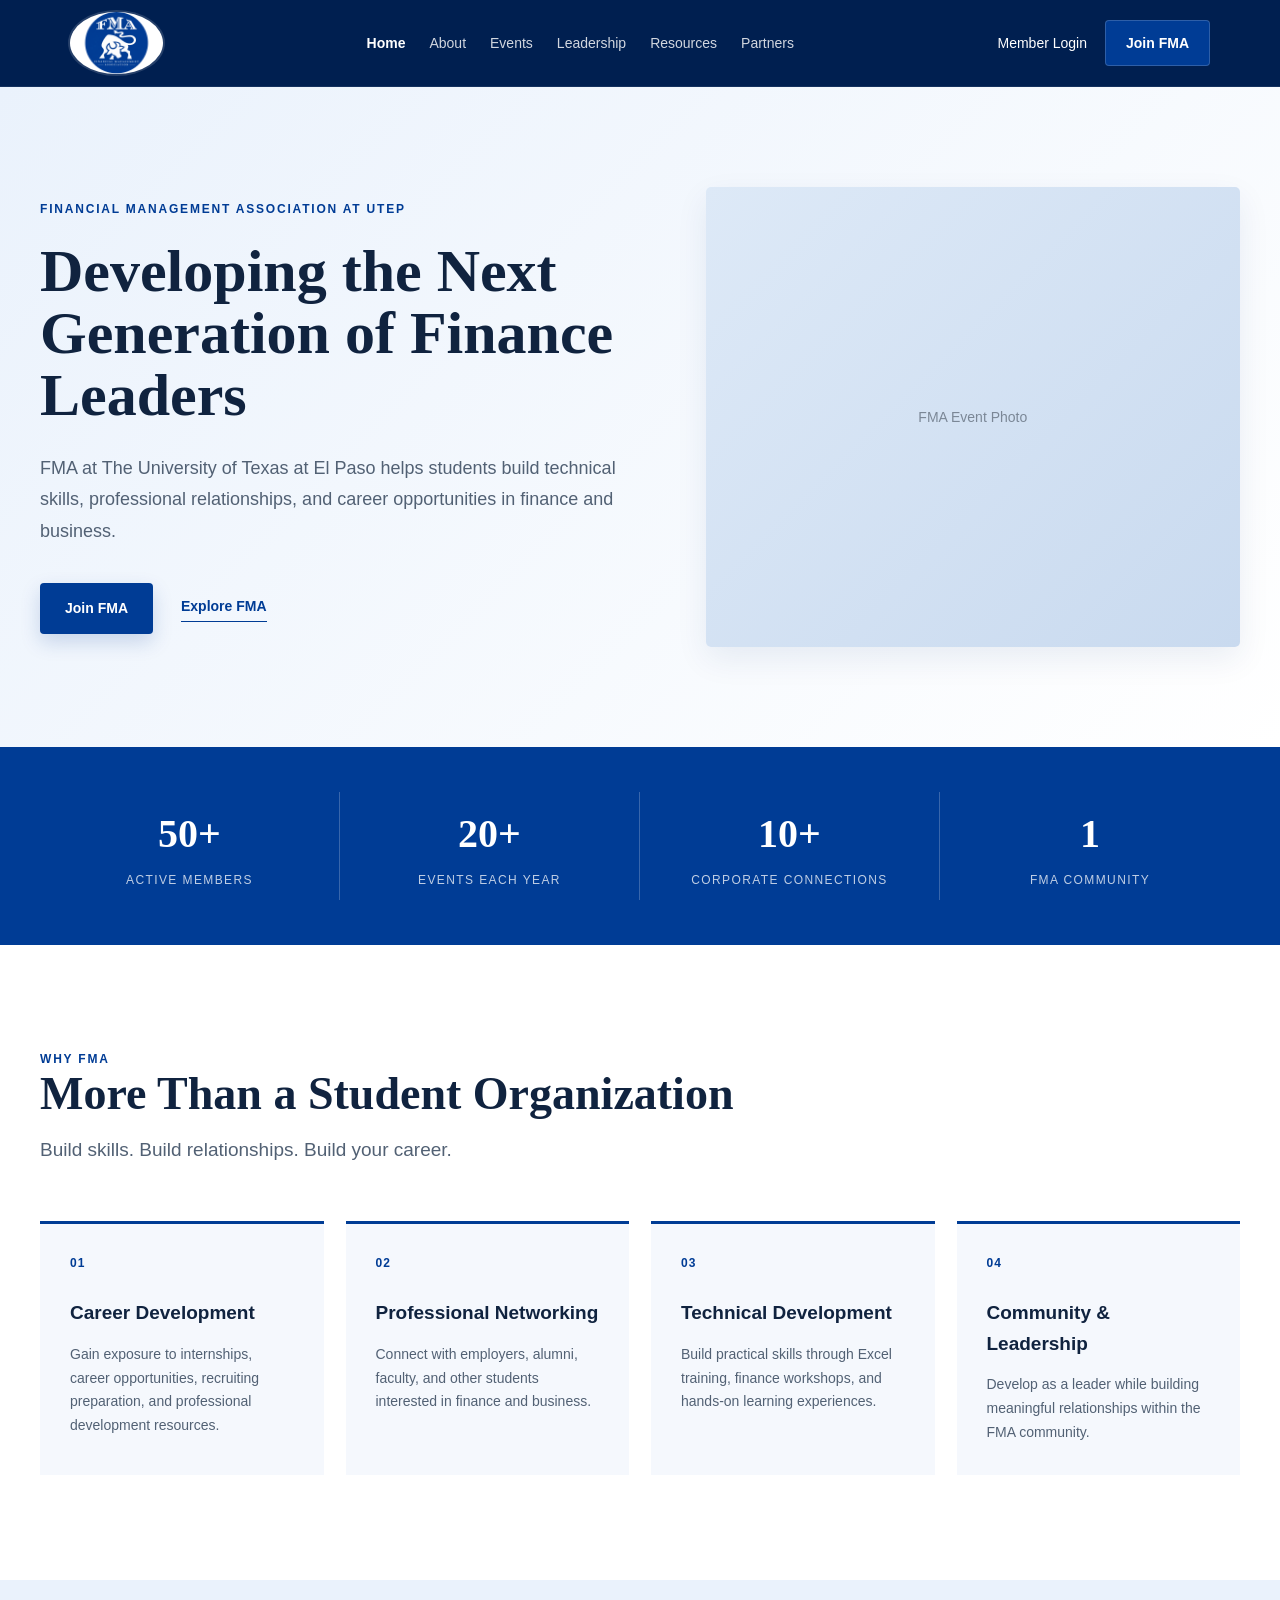
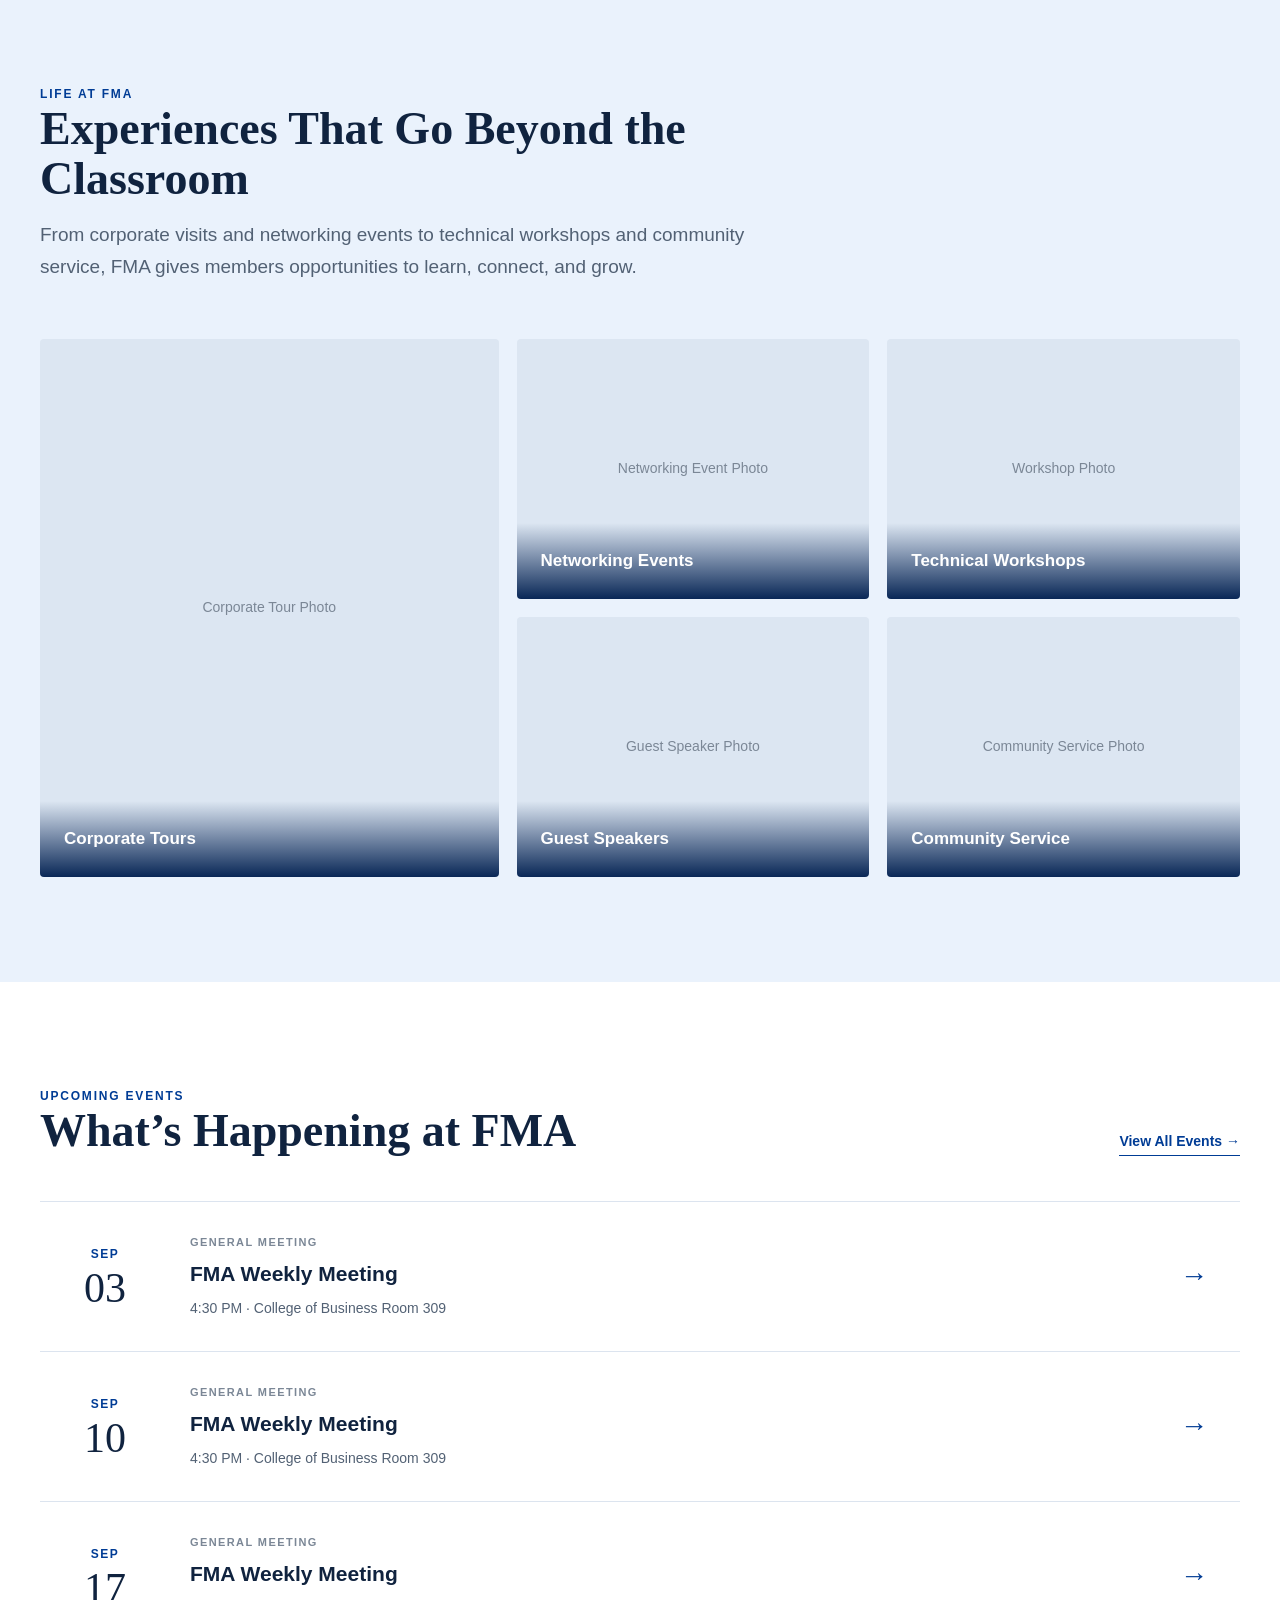
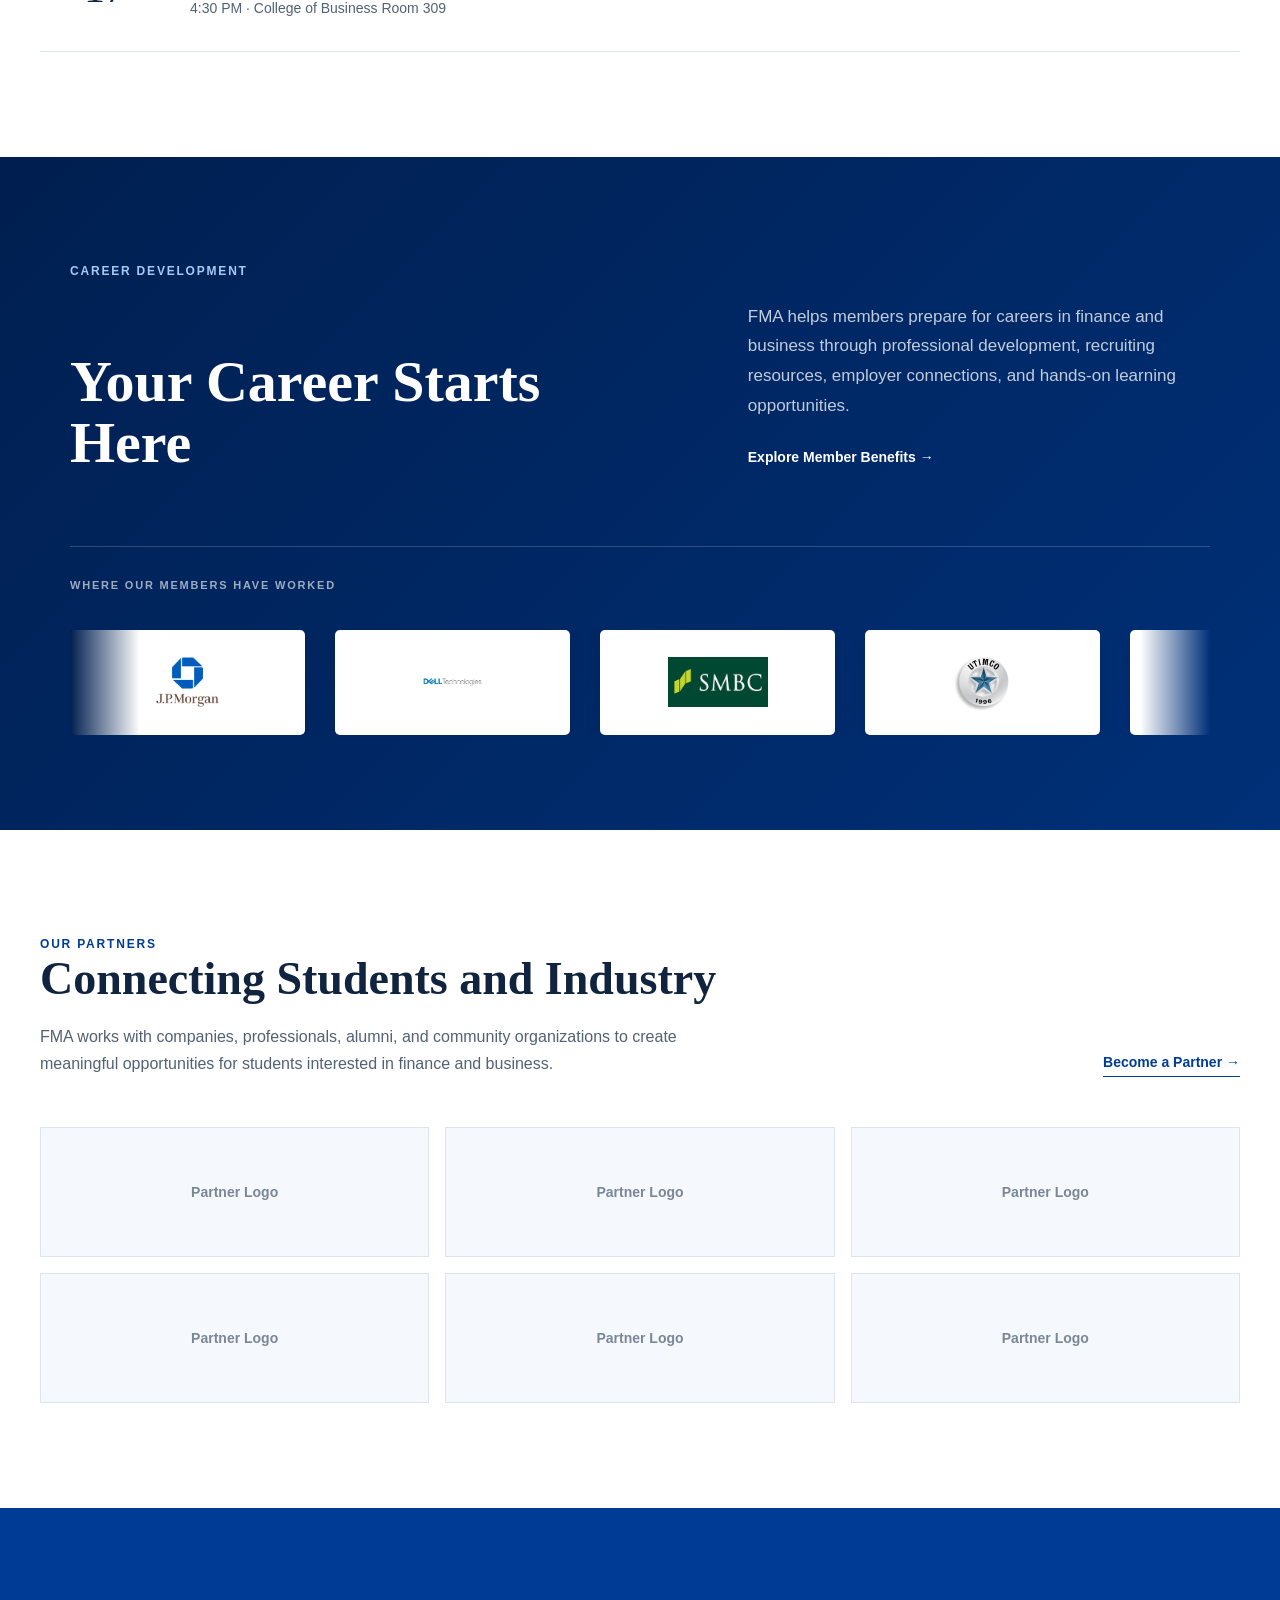
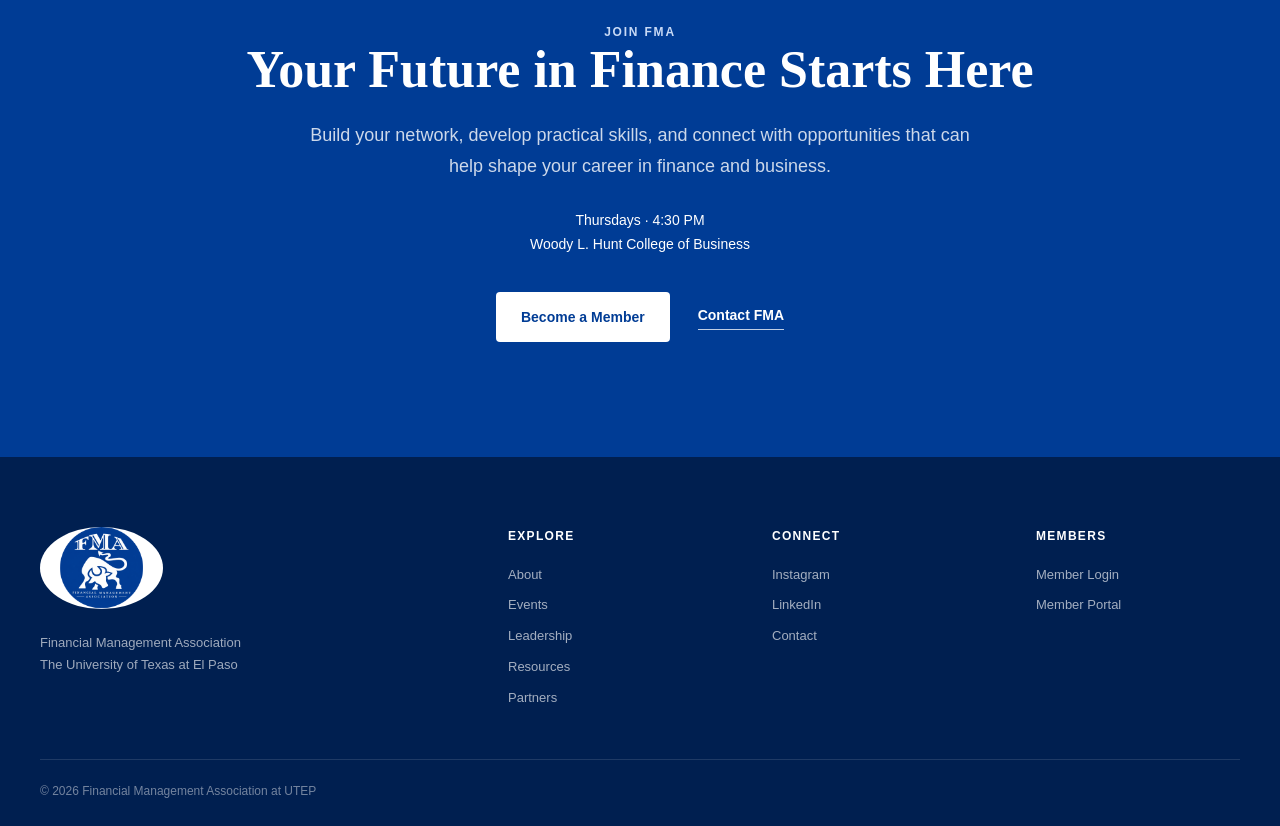
==== index.html @ ca30e63f "Initial FMA UTEP website" ====
<!DOCTYPE html>
<html lang="en">

<head>

    <meta charset="UTF-8">

    <meta
        name="viewport"
        content="width=device-width, initial-scale=1.0"
    >

    <meta
        name="description"
        content="Financial Management Association at The University of Texas at El Paso. Build your network, develop technical skills, and prepare for a career in finance and business."
    >

    <title>
        FMA UTEP | Financial Management Association
    </title>

    <link
        rel="stylesheet"
        href="css/styles.css"
    >

</head>


<body>


    <!-- =====================================================
         NAVIGATION
    ====================================================== -->

    <header class="navbar">

        <div class="nav-container">


            <!-- FMA LOGO -->

            <a
                href="index.html"
                class="logo"
                aria-label="FMA UTEP Home"
            >

                <img
                    src="assets/logos/fma-logo.png"
                    alt="Financial Management Association at UTEP"
                >

            </a>



            <!-- MAIN NAVIGATION -->

            <nav
                class="nav-links"
                aria-label="Main navigation"
            >

                <a
                    href="index.html"
                    class="active"
                    aria-current="page"
                >
                    Home
                </a>

                <a href="#about">
                    About
                </a>

                <a href="events.html">
                    Events
                </a>

                <a href="leadership.html">
                    Leadership
                </a>

                <a href="resources.html">
                    Resources
                </a>

                <a href="#partners">
                    Partners
                </a>

            </nav>



            <!-- RIGHT SIDE -->

            <div class="nav-actions">

                <!-- Connect to Microsoft portal later -->

                <a
                    href="#"
                    class="member-login"
                >
                    Member Login
                </a>


                <a
                    href="join.html"
                    class="join-button"
                >
                    Join FMA
                </a>

            </div>

        </div>

    </header>




    <main>


        <!-- =====================================================
             HERO
        ====================================================== -->

        <section class="hero">

            <div class="hero-container">


                <!-- HERO TEXT -->

                <div class="hero-text">

                    <p class="hero-eyebrow">
                        FINANCIAL MANAGEMENT ASSOCIATION AT UTEP
                    </p>


                    <h1>
                        Developing the Next Generation of Finance Leaders
                    </h1>


                    <p class="hero-description">

                        FMA at The University of Texas at El Paso helps students
                        build technical skills, professional relationships, and
                        career opportunities in finance and business.

                    </p>


                    <div class="hero-buttons">

                        <a
                            href="join.html"
                            class="hero-primary"
                        >
                            Join FMA
                        </a>


                        <a
                            href="#about"
                            class="hero-secondary"
                        >
                            Explore FMA
                        </a>

                    </div>

                </div>



                <!-- HERO IMAGE -->

                <div class="hero-image">

                    <!--
                    Replace this placeholder later with:

                    <img
                        src="assets/images/fma-hero.jpg"
                        alt="FMA students attending a professional event"
                    >
                    -->

                    <div class="hero-image-placeholder">
                        FMA Event Photo
                    </div>

                </div>

            </div>

        </section>




        <!-- =====================================================
             STATS
        ====================================================== -->

        <section class="stats-section">

            <div class="stats-container">


                <div class="stat-item">

                    <h2>
                        50+
                    </h2>

                    <p>
                        Active Members
                    </p>

                </div>



                <div class="stat-item">

                    <h2>
                        20+
                    </h2>

                    <p>
                        Events Each Year
                    </p>

                </div>



                <div class="stat-item">

                    <h2>
                        10+
                    </h2>

                    <p>
                        Corporate Connections
                    </p>

                </div>



                <div class="stat-item">

                    <h2>
                        1
                    </h2>

                    <p>
                        FMA Community
                    </p>

                </div>

            </div>

        </section>




        <!-- =====================================================
             WHY FMA
        ====================================================== -->

        <section
            class="why-fma"
            id="about"
        >

            <div class="why-fma-container">


                <div class="section-heading">

                    <p class="section-eyebrow">
                        WHY FMA
                    </p>


                    <h2>
                        More Than a Student Organization
                    </h2>


                    <p class="section-description">
                        Build skills. Build relationships. Build your career.
                    </p>

                </div>



                <div class="feature-grid">


                    <!-- 01 -->

                    <article class="feature-card">

                        <span class="feature-number">
                            01
                        </span>


                        <h3>
                            Career Development
                        </h3>


                        <p>

                            Gain exposure to internships, career opportunities,
                            recruiting preparation, and professional development
                            resources.

                        </p>

                    </article>



                    <!-- 02 -->

                    <article class="feature-card">

                        <span class="feature-number">
                            02
                        </span>


                        <h3>
                            Professional Networking
                        </h3>


                        <p>

                            Connect with employers, alumni, faculty, and other
                            students interested in finance and business.

                        </p>

                    </article>



                    <!-- 03 -->

                    <article class="feature-card">

                        <span class="feature-number">
                            03
                        </span>


                        <h3>
                            Technical Development
                        </h3>


                        <p>

                            Build practical skills through Excel training,
                            finance workshops, and hands-on learning experiences.

                        </p>

                    </article>



                    <!-- 04 -->

                    <article class="feature-card">

                        <span class="feature-number">
                            04
                        </span>


                        <h3>
                            Community & Leadership
                        </h3>


                        <p>

                            Develop as a leader while building meaningful
                            relationships within the FMA community.

                        </p>

                    </article>


                </div>

            </div>

        </section>




        <!-- =====================================================
             LIFE AT FMA
        ====================================================== -->

        <section class="life-fma">

            <div class="life-fma-container">


                <div class="section-heading">

                    <p class="section-eyebrow">
                        LIFE AT FMA
                    </p>


                    <h2>
                        Experiences That Go Beyond the Classroom
                    </h2>


                    <p class="section-description">

                        From corporate visits and networking events to
                        technical workshops and community service, FMA gives
                        members opportunities to learn, connect, and grow.

                    </p>

                </div>



                <div class="life-grid">


                    <!-- CORPORATE TOURS -->

                    <div class="life-card life-card-large">

                        <div class="life-image-placeholder">
                            Corporate Tour Photo
                        </div>


                        <div class="life-card-text">

                            <p>
                                Corporate Tours
                            </p>

                        </div>

                    </div>



                    <!-- NETWORKING -->

                    <div class="life-card">

                        <div class="life-image-placeholder">
                            Networking Event Photo
                        </div>


                        <div class="life-card-text">

                            <p>
                                Networking Events
                            </p>

                        </div>

                    </div>



                    <!-- TECHNICAL -->

                    <div class="life-card">

                        <div class="life-image-placeholder">
                            Workshop Photo
                        </div>


                        <div class="life-card-text">

                            <p>
                                Technical Workshops
                            </p>

                        </div>

                    </div>



                    <!-- SPEAKERS -->

                    <div class="life-card">

                        <div class="life-image-placeholder">
                            Guest Speaker Photo
                        </div>


                        <div class="life-card-text">

                            <p>
                                Guest Speakers
                            </p>

                        </div>

                    </div>



                    <!-- SERVICE -->

                    <div class="life-card">

                        <div class="life-image-placeholder">
                            Community Service Photo
                        </div>


                        <div class="life-card-text">

                            <p>
                                Community Service
                            </p>

                        </div>

                    </div>


                </div>

            </div>

        </section>




        <!-- =====================================================
             UPCOMING EVENTS
        ====================================================== -->

        <section
            class="events-preview"
            id="events"
        >

            <div class="events-preview-container">


                <div class="events-header">


                    <div>

                        <p class="section-eyebrow">
                            UPCOMING EVENTS
                        </p>


                        <h2>
                            What’s Happening at FMA
                        </h2>

                    </div>



                    <a
                        href="events.html"
                        class="view-events-link"
                    >
                        View All Events →
                    </a>

                </div>



                <div class="events-grid">


                    <!-- EVENT 1 -->

                    <article class="event-card">


                        <div class="event-date">

                            <span class="event-month">
                                SEP
                            </span>

                            <span class="event-day">
                                03
                            </span>

                        </div>



                        <div class="event-info">

                            <p class="event-type">
                                GENERAL MEETING
                            </p>


                            <h3>
                                FMA Weekly Meeting
                            </h3>


                            <p class="event-details">
                                4:30 PM · College of Business Room 309
                            </p>

                        </div>



                        <a
                            href="events.html"
                            class="event-arrow"
                            aria-label="View FMA events"
                        >
                            →
                        </a>

                    </article>



                    <!-- EVENT 2 -->

                    <article class="event-card">


                        <div class="event-date">

                            <span class="event-month">
                                SEP
                            </span>

                            <span class="event-day">
                                10
                            </span>

                        </div>



                        <div class="event-info">

                            <p class="event-type">
                                GENERAL MEETING
                            </p>


                            <h3>
                                FMA Weekly Meeting
                            </h3>


                            <p class="event-details">
                                4:30 PM · College of Business Room 309
                            </p>

                        </div>



                        <a
                            href="events.html"
                            class="event-arrow"
                            aria-label="View FMA events"
                        >
                            →
                        </a>

                    </article>



                    <!-- EVENT 3 -->

                    <article class="event-card">


                        <div class="event-date">

                            <span class="event-month">
                                SEP
                            </span>

                            <span class="event-day">
                                17
                            </span>

                        </div>



                        <div class="event-info">

                            <p class="event-type">
                                GENERAL MEETING
                            </p>


                            <h3>
                                FMA Weekly Meeting
                            </h3>


                            <p class="event-details">
                                4:30 PM · College of Business Room 309
                            </p>

                        </div>



                        <a
                            href="events.html"
                            class="event-arrow"
                            aria-label="View FMA events"
                        >
                            →
                        </a>

                    </article>


                </div>

            </div>

        </section>




        <!-- =====================================================
             CAREER DEVELOPMENT
        ====================================================== -->

        <section class="career-section">

            <div class="career-container">


                <div class="career-heading">


                    <p class="section-eyebrow">
                        CAREER DEVELOPMENT
                    </p>



                    <div class="career-heading-row">


                        <h2>
                            Your Career Starts Here
                        </h2>



                        <div class="career-copy">

                            <p>

                                FMA helps members prepare for careers in finance
                                and business through professional development,
                                recruiting resources, employer connections, and
                                hands-on learning opportunities.

                            </p>


                            <a
                                href="join.html"
                                class="career-link"
                            >
                                Explore Member Benefits →
                            </a>

                        </div>


                    </div>

                </div>



                <!-- WHERE OUR MEMBERS HAVE WORKED -->

                <div class="career-companies">


                    <p class="career-label">
                        WHERE OUR MEMBERS HAVE WORKED
                    </p>



                    <div class="logo-marquee">


                        <div class="logo-track">


                            <!-- FIRST SET -->


                            <div class="company-logo">

                                <img
                                    src="assets/logos/JP-Morgan-Chase-Emblem.png"
                                    alt="JPMorgan Chase"
                                >

                            </div>



                            <div class="company-logo">

                                <img
                                    src="assets/logos/Dell_Technologies-Logo.png"
                                    alt="Dell Technologies"
                                >

                            </div>



                            <div class="company-logo">

                                <img
                                    src="assets/logos/SMBC-logo.png"
                                    alt="SMBC"
                                >

                            </div>



                            <div class="company-logo">

                                <img
                                    src="assets/logos/utimco_logo.png"
                                    alt="UTIMCO"
                                >

                            </div>



                            <div class="company-logo">

                                <img
                                    src="assets/logos/Wells_Fargo_Logo_(2020).svg"
                                    alt="Wells Fargo"
                                >

                            </div>



                            <div class="company-logo">

                                <img
                                    src="assets/logos/TexasInstruments-Logo.png"
                                    alt="Texas Instruments"
                                >

                            </div>




                            <!-- DUPLICATE SET FOR SEAMLESS LOOP -->


                            <div class="company-logo">

                                <img
                                    src="assets/logos/JP-Morgan-Chase-Emblem.png"
                                    alt=""
                                    aria-hidden="true"
                                >

                            </div>



                            <div class="company-logo">

                                <img
                                    src="assets/logos/Dell_Technologies-Logo.png"
                                    alt=""
                                    aria-hidden="true"
                                >

                            </div>



                            <div class="company-logo">

                                <img
                                    src="assets/logos/SMBC-logo.png"
                                    alt=""
                                    aria-hidden="true"
                                >

                            </div>



                            <div class="company-logo">

                                <img
                                    src="assets/logos/utimco_logo.png"
                                    alt=""
                                    aria-hidden="true"
                                >

                            </div>



                            <div class="company-logo">

                                <img
                                    src="assets/logos/Wells_Fargo_Logo_(2020).svg"
                                    alt=""
                                    aria-hidden="true"
                                >

                            </div>



                            <div class="company-logo">

                                <img
                                    src="assets/logos/TexasInstruments-Logo.png"
                                    alt=""
                                    aria-hidden="true"
                                >

                            </div>


                        </div>

                    </div>

                </div>

            </div>

        </section>




        <!-- =====================================================
             PARTNERS
        ====================================================== -->

        <section
            class="partners-section"
            id="partners"
        >

            <div class="partners-container">


                <div class="partners-header">


                    <div>

                        <p class="section-eyebrow">
                            OUR PARTNERS
                        </p>


                        <h2>
                            Connecting Students and Industry
                        </h2>


                        <p class="partners-description">

                            FMA works with companies, professionals, alumni,
                            and community organizations to create meaningful
                            opportunities for students interested in finance
                            and business.

                        </p>

                    </div>



                    <a
                        href="partners.html"
                        class="partners-link"
                    >
                        Become a Partner →
                    </a>


                </div>



                <div class="partners-grid">


                    <div class="partner-placeholder">
                        Partner Logo
                    </div>


                    <div class="partner-placeholder">
                        Partner Logo
                    </div>


                    <div class="partner-placeholder">
                        Partner Logo
                    </div>


                    <div class="partner-placeholder">
                        Partner Logo
                    </div>


                    <div class="partner-placeholder">
                        Partner Logo
                    </div>


                    <div class="partner-placeholder">
                        Partner Logo
                    </div>


                </div>

            </div>

        </section>




        <!-- =====================================================
             FINAL CTA
        ====================================================== -->

        <section class="final-cta">

            <div class="final-cta-container">


                <p class="section-eyebrow">
                    JOIN FMA
                </p>


                <h2>
                    Your Future in Finance Starts Here
                </h2>


                <p class="final-cta-description">

                    Build your network, develop practical skills, and
                    connect with opportunities that can help shape your
                    career in finance and business.

                </p>



                <div class="final-cta-details">

                    <p>
                        Thursdays · 4:30 PM
                    </p>

                    <p>
                        Woody L. Hunt College of Business
                    </p>

                </div>



                <div class="final-cta-buttons">


                    <a
                        href="join.html"
                        class="final-cta-primary"
                    >
                        Become a Member
                    </a>


                    <a
                        href="#footer"
                        class="final-cta-secondary"
                    >
                        Contact FMA
                    </a>


                </div>

            </div>

        </section>


    </main>




    <!-- =====================================================
         FOOTER
    ====================================================== -->

    <footer
        class="site-footer"
        id="footer"
    >

        <div class="footer-container">


            <!-- BRAND -->

            <div class="footer-brand">


                <a
                    href="index.html"
                    class="footer-logo"
                    aria-label="FMA UTEP Home"
                >

                    <img
                        src="assets/logos/fma-logo.png"
                        alt="Financial Management Association at UTEP"
                    >

                </a>


                <p>
                    Financial Management Association
                </p>


                <p>
                    The University of Texas at El Paso
                </p>


            </div>




            <!-- EXPLORE -->

            <div class="footer-column">


                <h3>
                    Explore
                </h3>


                <a href="#about">
                    About
                </a>


                <a href="events.html">
                    Events
                </a>


                <a href="leadership.html">
                    Leadership
                </a>


                <a href="resources.html">
                    Resources
                </a>


                <a href="#partners">
                    Partners
                </a>


            </div>




            <!-- CONNECT -->

            <div class="footer-column">


                <h3>
                    Connect
                </h3>


                <a href="#">
                    Instagram
                </a>


                <a href="#">
                    LinkedIn
                </a>


                <a href="#">
                    Contact
                </a>


            </div>




            <!-- MEMBERS -->

            <div class="footer-column">


                <h3>
                    Members
                </h3>


                <a href="#">
                    Member Login
                </a>


                <a href="#">
                    Member Portal
                </a>


            </div>


        </div>



        <div class="footer-bottom">

            <p>
                © 2026 Financial Management Association at UTEP
            </p>

        </div>

    </footer>


</body>

</html>
---- css/styles.css ----
/* =========================================================
   FMA UTEP WEBSITE
   MASTER STYLESHEET

   Primary FMA blue sampled from official chapter logo:
   #003C95
========================================================= */


/* =========================================================
   1. BRAND SYSTEM
========================================================= */

:root {

    /* FMA BLUES */
    --fma-blue: #003C95;
    --fma-blue-mid: #1458B0;
    --fma-blue-dark: #003078;
    --fma-blue-deep: #001F50;

    --fma-blue-light: #EAF2FC;
    --fma-blue-soft: #F5F8FD;

    /* NEUTRALS */
    --white: #FFFFFF;
    --off-white: #FAFBFD;

    --text-dark: #10233F;
    --text-body: #526174;
    --text-muted: #7B8796;

    --border: #DCE4EF;

    /* LAYOUT */
    --page-width: 1200px;

    /* SHADOWS */
    --shadow-soft:
        0 12px 32px rgba(0, 48, 120, 0.08);

    --shadow-card:
        0 16px 40px rgba(0, 48, 120, 0.12);

    /* ANIMATION */
    --transition: 0.25s ease;
}


/* =========================================================
   2. RESET / GLOBAL
========================================================= */

* {
    margin: 0;
    padding: 0;
    box-sizing: border-box;
}


html {
    scroll-behavior: smooth;
}


body {
    font-family:
        Arial,
        Helvetica,
        sans-serif;

    background-color: var(--white);

    color: var(--text-dark);

    line-height: 1.6;

    overflow-x: hidden;
}


main {
    display: block;
}


img {
    max-width: 100%;
}


a {
    transition:
        color var(--transition),
        background-color var(--transition),
        border-color var(--transition),
        opacity var(--transition),
        transform var(--transition);
}


a:focus-visible,
button:focus-visible {

    outline:
        3px solid
        rgba(20, 88, 176, 0.35);

    outline-offset: 4px;
}


/* =========================================================
   3. SHARED TYPOGRAPHY
========================================================= */

.section-eyebrow,
.hero-eyebrow,
.leadership-kicker,
.career-label,
.membership-type,
.leader-role,
.resource-category {

    color: var(--fma-blue);

    font-size: 12px;
    font-weight: 700;

    letter-spacing: 1.8px;

    text-transform: uppercase;
}


.section-heading {
    max-width: 760px;

    margin-bottom: 55px;
}


.section-heading h2 {

    font-family:
        Georgia,
        "Times New Roman",
        serif;

    font-size: 46px;

    line-height: 1.1;

    color: var(--text-dark);
}


.section-description {

    margin-top: 14px;

    color: var(--text-body);

    font-size: 19px;

    line-height: 1.7;
}


/* =========================================================
   4. NAVIGATION
========================================================= */

.navbar {

    width: 100%;

    background-color: var(--fma-blue-deep);

    border-bottom:
        1px solid
        rgba(255, 255, 255, 0.08);

    position: relative;

    z-index: 1000;
}


.nav-container {

    max-width: var(--page-width);

    min-height: 86px;

    margin: 0 auto;

    padding:
        0
        30px;

    display: flex;

    align-items: center;

    justify-content: space-between;

    gap: 28px;
}


/* LOGO */

.logo {

    flex-shrink: 0;

    display: flex;

    align-items: center;

    text-decoration: none;
}


.logo img {

    width: auto;

    height: 62px;

    display: block;

    border-radius: 50%;

    background-color: var(--white);

    box-shadow:
        0 0 0 2px
        rgba(255, 255, 255, 0.15);
}


/* NAV LINKS */

.nav-links {

    display: flex;

    align-items: center;

    gap: 24px;
}


.nav-links a {

    color:
        rgba(255, 255, 255, 0.82);

    text-decoration: none;

    font-size: 14px;

    font-weight: 500;

    white-space: nowrap;
}


.nav-links a:hover {

    color: var(--white);
}


/* OPTIONAL ACTIVE PAGE SUPPORT */

.nav-links a.active,
.nav-links a[aria-current="page"] {

    color: var(--white);

    font-weight: 700;
}


/* NAV ACTIONS */

.nav-actions {

    display: flex;

    align-items: center;

    gap: 18px;

    flex-shrink: 0;
}


.member-login {

    color: var(--white);

    text-decoration: none;

    font-size: 14px;

    font-weight: 500;
}


.member-login:hover {

    opacity: 0.75;
}


.join-button {

    display: inline-block;

    padding:
        11px
        20px;

    background-color: var(--fma-blue);

    color: var(--white);

    text-decoration: none;

    font-size: 14px;

    font-weight: 700;

    border:
        1px solid
        rgba(255, 255, 255, 0.18);

    border-radius: 4px;
}


.join-button:hover {

    background-color: var(--fma-blue-mid);

    transform: translateY(-1px);
}


/* =========================================================
   5. HOMEPAGE HERO
========================================================= */

.hero {

    padding:
        100px
        30px;

    background:
        linear-gradient(
            135deg,
            var(--fma-blue-light) 0%,
            var(--white) 100%
        );
}


.hero-container {

    max-width: var(--page-width);

    margin: 0 auto;

    display: grid;

    grid-template-columns:
        1.05fr
        0.95fr;

    align-items: center;

    gap: 75px;
}


.hero-eyebrow {

    margin-bottom: 20px;
}


.hero h1 {

    max-width: 690px;

    color: var(--text-dark);

    font-family:
        Georgia,
        "Times New Roman",
        serif;

    font-size: 60px;

    line-height: 1.04;
}


.hero-description {

    max-width: 600px;

    margin-top: 26px;

    color: var(--text-body);

    font-size: 18px;

    line-height: 1.75;
}


.hero-buttons {

    margin-top: 36px;

    display: flex;

    align-items: center;

    gap: 28px;
}


.hero-primary {

    display: inline-block;

    padding:
        14px
        25px;

    background-color: var(--fma-blue);

    color: var(--white);

    text-decoration: none;

    font-size: 14px;

    font-weight: 700;

    border-radius: 4px;

    box-shadow:
        0 8px 20px
        rgba(0, 60, 149, 0.18);
}


.hero-primary:hover {

    background-color: var(--fma-blue-dark);

    transform: translateY(-2px);
}


.hero-secondary {

    color: var(--fma-blue);

    text-decoration: none;

    font-size: 14px;

    font-weight: 700;

    border-bottom:
        1px solid
        var(--fma-blue);

    padding-bottom: 3px;
}


.hero-secondary:hover {

    color: var(--fma-blue-dark);

    border-color: var(--fma-blue-dark);
}


/* HERO IMAGE */

.hero-image {

    width: 100%;
}


.hero-image-placeholder {

    height: 460px;

    display: flex;

    align-items: center;

    justify-content: center;

    color: var(--text-muted);

    font-size: 14px;

    background:
        linear-gradient(
            135deg,
            #DDE9F7,
            #C9DAEF
        );

    border-radius: 5px;

    box-shadow: var(--shadow-soft);
}


.hero-image img {

    width: 100%;

    height: 460px;

    object-fit: cover;

    display: block;

    border-radius: 5px;

    box-shadow: var(--shadow-soft);
}


/* =========================================================
   6. STATS
========================================================= */

.stats-section {

    background-color: var(--fma-blue);

    color: var(--white);

    padding:
        45px
        30px;
}


.stats-container {

    max-width: var(--page-width);

    margin: 0 auto;

    display: grid;

    grid-template-columns:
        repeat(4, 1fr);
}


.stat-item {

    padding:
        10px
        25px;

    text-align: center;

    border-right:
        1px solid
        rgba(255, 255, 255, 0.22);
}


.stat-item:last-child {

    border-right: none;
}


.stat-item h2 {

    margin-bottom: 5px;

    color: var(--white);

    font-family:
        Georgia,
        "Times New Roman",
        serif;

    font-size: 40px;
}


.stat-item p {

    color:
        rgba(255, 255, 255, 0.75);

    font-size: 12px;

    letter-spacing: 1.4px;

    text-transform: uppercase;
}


/* =========================================================
   7. WHY FMA
========================================================= */

.why-fma {

    background-color: var(--white);

    padding:
        105px
        30px;
}


.why-fma-container {

    max-width: var(--page-width);

    margin: 0 auto;
}


.feature-grid {

    display: grid;

    grid-template-columns:
        repeat(4, 1fr);

    gap: 22px;
}


.feature-card {

    min-height: 250px;

    padding: 30px;

    background-color: var(--fma-blue-soft);

    border-top:
        3px solid
        var(--fma-blue);

    transition:
        background-color var(--transition),
        transform var(--transition),
        box-shadow var(--transition);
}


.feature-card:hover {

    background-color: var(--white);

    transform:
        translateY(-5px);

    box-shadow:
        var(--shadow-card);
}


.feature-number {

    display: block;

    margin-bottom: 25px;

    color: var(--fma-blue);

    font-size: 12px;

    font-weight: 700;

    letter-spacing: 1px;
}


.feature-card h3 {

    margin-bottom: 14px;

    color: var(--text-dark);

    font-size: 19px;
}


.feature-card p {

    color: var(--text-body);

    font-size: 14px;

    line-height: 1.7;
}


/* =========================================================
   8. LIFE AT FMA
========================================================= */

.life-fma {

    background-color: var(--fma-blue-light);

    padding:
        105px
        30px;
}


.life-fma-container {

    max-width: var(--page-width);

    margin: 0 auto;
}


.life-grid {

    display: grid;

    grid-template-columns:
        1.3fr
        1fr
        1fr;

    grid-template-rows:
        260px
        260px;

    gap: 18px;
}


.life-card {

    position: relative;

    overflow: hidden;

    background-color: #DCE6F2;

    border-radius: 4px;
}


.life-card-large {

    grid-row:
        span 2;
}


.life-image-placeholder {

    width: 100%;

    height: 100%;

    display: flex;

    align-items: center;

    justify-content: center;

    color: var(--text-muted);

    font-size: 14px;
}


.life-card img {

    width: 100%;

    height: 100%;

    object-fit: cover;

    display: block;

    transition:
        transform
        0.5s ease;
}


.life-card:hover img {

    transform:
        scale(1.04);
}


.life-card-text {

    position: absolute;

    left: 0;

    right: 0;

    bottom: 0;

    padding: 24px;

    background:
        linear-gradient(
            to top,
            rgba(0, 31, 80, 0.96),
            rgba(0, 31, 80, 0)
        );

    color: var(--white);
}


.life-card-text p {

    color: var(--white);

    font-size: 17px;

    font-weight: 700;
}


/* =========================================================
   9. UPCOMING EVENTS — HOMEPAGE
========================================================= */

.events-preview {

    background-color: var(--white);

    padding:
        105px
        30px;
}


.events-preview-container {

    max-width: var(--page-width);

    margin: 0 auto;
}


.events-header {

    margin-bottom: 45px;

    display: flex;

    align-items: end;

    justify-content: space-between;

    gap: 30px;
}


.events-header h2 {

    color: var(--text-dark);

    font-family:
        Georgia,
        "Times New Roman",
        serif;

    font-size: 46px;

    line-height: 1.1;
}


.view-events-link {

    color: var(--fma-blue);

    text-decoration: none;

    font-size: 14px;

    font-weight: 700;

    border-bottom:
        1px solid
        var(--fma-blue);

    padding-bottom: 3px;
}


.view-events-link:hover {

    color: var(--fma-blue-dark);

    border-color: var(--fma-blue-dark);
}


.events-grid {

    border-top:
        1px solid
        var(--border);
}


.event-card {

    min-height: 150px;

    padding:
        28px
        10px;

    display: grid;

    grid-template-columns:
        110px
        1fr
        50px;

    align-items: center;

    gap: 30px;

    border-bottom:
        1px solid
        var(--border);

    transition:
        background-color
        var(--transition);
}


.event-card:hover {

    background-color:
        var(--fma-blue-soft);
}


.event-date {

    text-align: center;
}


.event-month {

    display: block;

    color: var(--fma-blue);

    font-size: 12px;

    font-weight: 700;

    letter-spacing: 1.5px;
}


.event-day {

    display: block;

    margin-top: 3px;

    color: var(--text-dark);

    font-family:
        Georgia,
        "Times New Roman",
        serif;

    font-size: 42px;

    line-height: 1;
}


.event-type {

    margin-bottom: 5px;

    color: var(--text-muted);

    font-size: 11px;

    font-weight: 700;

    letter-spacing: 1.4px;
}


.event-info h3 {

    margin-bottom: 7px;

    color: var(--text-dark);

    font-size: 21px;
}


.event-details {

    color: var(--text-body);

    font-size: 14px;
}


.event-location {

    margin-top: 2px;

    color: var(--text-muted);

    font-size: 13px;
}


.event-arrow {

    color: var(--fma-blue);

    text-decoration: none;

    font-size: 28px;
}


.event-arrow:hover {

    transform:
        translateX(5px);
}


/* =========================================================
   10. CAREER DEVELOPMENT
========================================================= */

.career-section {

    background:
        linear-gradient(
            135deg,
            var(--fma-blue-deep) 0%,
            var(--fma-blue-dark) 100%
        );

    color: var(--white);

    padding:
        105px
        0
        95px;

    overflow: hidden;
}


.career-container {

    max-width: var(--page-width);

    margin: 0 auto;

    padding:
        0
        30px;
}


.career-heading {

    margin-bottom: 72px;
}


.career-heading .section-eyebrow {

    color: #A8C8F4;

    margin-bottom: 20px;
}


.career-heading-row {

    display: grid;

    grid-template-columns:
        1fr
        0.8fr;

    gap: 100px;

    align-items: end;
}


.career-heading h2 {

    max-width: 560px;

    color: var(--white);

    font-family:
        Georgia,
        "Times New Roman",
        serif;

    font-size: 58px;

    line-height: 1.05;
}


.career-copy {

    padding-bottom: 5px;
}


.career-copy p {

    max-width: 500px;

    color:
        rgba(255, 255, 255, 0.76);

    font-size: 17px;

    line-height: 1.75;
}


.career-link {

    display: inline-block;

    margin-top: 25px;

    color: var(--white);

    text-decoration: none;

    font-size: 14px;

    font-weight: 700;
}


.career-link:hover {

    opacity: 0.72;
}


/* COMPANY AREA */

.career-companies {

    padding-top: 30px;

    border-top:
        1px solid
        rgba(255, 255, 255, 0.18);
}


.career-label {

    margin-bottom: 35px;

    color:
        rgba(255, 255, 255, 0.62);

    font-size: 11px;
}


/* LOGO MARQUEE */

.logo-marquee {

    position: relative;

    width: 100%;

    overflow: hidden;
}


.logo-marquee::before,
.logo-marquee::after {

    content: "";

    position: absolute;

    top: 0;

    width: 70px;

    height: 100%;

    z-index: 2;

    pointer-events: none;
}


.logo-marquee::before {

    left: 0;

    background:
        linear-gradient(
            to right,
            var(--fma-blue-deep),
            transparent
        );
}


.logo-marquee::after {

    right: 0;

    background:
        linear-gradient(
            to left,
            var(--fma-blue-dark),
            transparent
        );
}


.logo-track {

    width: max-content;

    display: flex;

    align-items: center;

    animation:
        logo-scroll
        42s
        linear
        infinite;
}


.logo-marquee:hover
.logo-track {

    animation-play-state: paused;
}


.company-logo {

    width: 235px;

    height: 105px;

    margin-right: 30px;

    padding:
        25px
        30px;

    flex-shrink: 0;

    display: flex;

    align-items: center;

    justify-content: center;

    background-color: var(--white);

    border-radius: 5px;

    box-shadow:
        0 5px 18px
        rgba(0, 0, 0, 0.08);
}


.company-logo img {

    width: auto;

    height: auto;

    max-width: 165px;

    max-height: 50px;

    object-fit: contain;
}


.company-logo img[alt="Dell Technologies"] {

    max-width: 180px;
}


.company-logo img[alt="Texas Instruments"] {

    max-width: 180px;
}


.company-logo img[alt="UTIMCO"] {

    max-height: 60px;
}


.company-logo img[alt="Wells Fargo"] {

    max-height: 57px;
}


@keyframes logo-scroll {

    from {

        transform:
            translateX(0);
    }

    to {

        transform:
            translateX(-50%);
    }
}


/* =========================================================
   11. MEMBER SPOTLIGHT
========================================================= */

.member-spotlight {

    background-color:
        var(--fma-blue-light);

    padding:
        105px
        30px;
}


.member-spotlight-container {

    max-width: var(--page-width);

    margin: 0 auto;

    display: grid;

    grid-template-columns:
        0.85fr
        1.15fr;

    gap: 80px;

    align-items: center;
}


.member-photo-placeholder {

    height: 500px;

    background-color: #DCE6F2;

    display: flex;

    align-items: center;

    justify-content: center;

    color: var(--text-muted);

    font-size: 14px;
}


.member-photo img {

    width: 100%;

    height: 500px;

    object-fit: cover;

    display: block;
}


.member-content h2 {

    margin-bottom: 30px;

    color: var(--text-dark);

    font-family:
        Georgia,
        "Times New Roman",
        serif;

    font-size: 44px;

    line-height: 1.1;
}


.member-name {

    color: var(--text-dark);

    font-size: 24px;

    font-weight: 700;
}


.member-details {

    margin-top: 4px;

    color: var(--text-muted);

    font-size: 14px;
}


.member-highlight {

    margin-top: 20px;

    color: var(--fma-blue);

    font-size: 14px;

    font-weight: 700;
}


.member-story {

    max-width: 620px;

    margin-top: 22px;

    color: var(--text-body);

    font-size: 16px;

    line-height: 1.75;
}


.member-link {

    display: inline-block;

    margin-top: 28px;

    color: var(--fma-blue);

    text-decoration: none;

    font-size: 14px;

    font-weight: 700;

    border-bottom:
        1px solid
        var(--fma-blue);

    padding-bottom: 3px;
}


/* =========================================================
   12. PARTNERS — HOMEPAGE / PAGE
========================================================= */

.partners-section {

    background-color: var(--white);

    padding:
        105px
        30px;
}


.partners-container {

    max-width: var(--page-width);

    margin: 0 auto;
}


.partners-header {

    margin-bottom: 50px;

    display: flex;

    justify-content: space-between;

    align-items: end;

    gap: 60px;
}


.partners-header h2 {

    color: var(--text-dark);

    font-family:
        Georgia,
        "Times New Roman",
        serif;

    font-size: 46px;

    line-height: 1.1;
}


.partners-description {

    max-width: 650px;

    margin-top: 18px;

    color: var(--text-body);

    font-size: 16px;

    line-height: 1.7;
}


.partners-link {

    color: var(--fma-blue);

    text-decoration: none;

    font-size: 14px;

    font-weight: 700;

    border-bottom:
        1px solid
        var(--fma-blue);

    padding-bottom: 3px;

    white-space: nowrap;
}


.partners-link:hover {

    color: var(--fma-blue-dark);

    border-color: var(--fma-blue-dark);
}


.partners-grid {

    display: grid;

    grid-template-columns:
        repeat(3, 1fr);

    gap: 16px;
}


.partner-placeholder,
.partner-logo {

    min-height: 130px;

    padding: 25px;

    display: flex;

    align-items: center;

    justify-content: center;

    background-color:
        var(--fma-blue-soft);

    border:
        1px solid
        var(--border);

    color: var(--text-muted);

    font-size: 14px;

    font-weight: 600;

    transition:
        background-color var(--transition),
        transform var(--transition),
        box-shadow var(--transition);
}


.partner-placeholder:hover,
.partner-logo:hover {

    background-color: var(--white);

    transform:
        translateY(-3px);

    box-shadow:
        var(--shadow-soft);
}


.partner-logo img {

    max-width: 180px;

    max-height: 65px;

    width: auto;

    height: auto;

    object-fit: contain;
}


/* =========================================================
   13. FINAL HOMEPAGE CTA
========================================================= */

.final-cta {

    background-color: var(--fma-blue);

    color: var(--white);

    padding:
        115px
        30px;

    text-align: center;
}


.final-cta-container {

    max-width: 850px;

    margin: 0 auto;
}


.final-cta
.section-eyebrow {

    color: #C8DAF6;
}


.final-cta h2 {

    margin-bottom: 22px;

    color: var(--white);

    font-family:
        Georgia,
        "Times New Roman",
        serif;

    font-size: 52px;

    line-height: 1.08;
}


.final-cta-description {

    max-width: 680px;

    margin: 0 auto;

    color:
        rgba(255, 255, 255, 0.80);

    font-size: 18px;

    line-height: 1.7;
}


.final-cta-details {

    margin-top: 28px;

    color: var(--white);

    font-size: 14px;

    line-height: 1.7;
}


.final-cta-details p {

    color: var(--white);
}


.final-cta-buttons {

    margin-top: 35px;

    display: flex;

    justify-content: center;

    align-items: center;

    gap: 28px;
}


.final-cta-primary {

    padding:
        14px
        25px;

    background-color: var(--white);

    color: var(--fma-blue);

    text-decoration: none;

    font-size: 14px;

    font-weight: 700;

    border-radius: 4px;
}


.final-cta-primary:hover {

    background-color:
        var(--fma-blue-light);

    transform:
        translateY(-2px);
}


.final-cta-secondary {

    color: var(--white);

    text-decoration: none;

    font-size: 14px;

    font-weight: 700;

    border-bottom:
        1px solid
        rgba(255, 255, 255, 0.75);

    padding-bottom: 3px;
}


/* =========================================================
   14. FOOTER
========================================================= */

.site-footer {

    background-color:
        var(--fma-blue-deep);

    color: var(--white);

    padding:
        70px
        30px
        25px;
}


.footer-container {

    max-width: var(--page-width);

    margin: 0 auto;

    display: grid;

    grid-template-columns:
        2fr
        1fr
        1fr
        1fr;

    gap: 60px;
}


.footer-logo {

    display: inline-block;

    margin-bottom: 15px;

    text-decoration: none;
}


.footer-logo img {

    width: auto;

    height: 82px;

    display: block;

    border-radius: 50%;

    background-color: var(--white);
}


.footer-brand p {

    color:
        rgba(255, 255, 255, 0.62);

    font-size: 13px;

    line-height: 1.7;
}


.footer-column {

    display: flex;

    flex-direction: column;

    gap: 10px;
}


.footer-column h3 {

    margin-bottom: 8px;

    color: var(--white);

    font-size: 12px;

    text-transform: uppercase;

    letter-spacing: 1.3px;
}


.footer-column a {

    color:
        rgba(255, 255, 255, 0.64);

    text-decoration: none;

    font-size: 13px;
}


.footer-column a:hover {

    color: var(--white);
}


.footer-bottom {

    max-width: var(--page-width);

    margin:
        50px
        auto
        0;

    padding-top: 22px;

    border-top:
        1px solid
        rgba(255, 255, 255, 0.12);
}


.footer-bottom p {

    color:
        rgba(255, 255, 255, 0.45);

    font-size: 12px;
}


/* =========================================================
   15. LEADERSHIP PAGE
========================================================= */

.leadership-hero {

    padding:
        115px
        30px
        95px;

    background:
        linear-gradient(
            135deg,
            var(--fma-blue-light),
            var(--white)
        );
}


.leadership-hero-container {

    max-width: var(--page-width);

    margin: 0 auto;
}


.leadership-hero h1 {

    color: var(--text-dark);

    font-family:
        Georgia,
        "Times New Roman",
        serif;

    font-size: 68px;

    line-height: 1;
}


.leadership-hero p:last-child {

    max-width: 650px;

    margin-top: 22px;

    color: var(--text-body);

    font-size: 18px;

    line-height: 1.7;
}


.leadership-section {

    background-color: var(--white);

    padding:
        105px
        30px;
}


.leadership-directors {

    background-color:
        var(--fma-blue-soft);
}


.leadership-container {

    max-width: var(--page-width);

    margin: 0 auto;
}


.leadership-section-heading {

    margin-bottom: 50px;
}


.leadership-kicker {

    margin-bottom: 12px;
}


.leadership-section-heading h2 {

    color: var(--text-dark);

    font-family:
        Georgia,
        "Times New Roman",
        serif;

    font-size: 44px;
}


.executive-grid,
.director-grid {

    display: grid;

    grid-template-columns:
        repeat(3, 1fr);

    gap:
        40px
        28px;
}


.leader-card {

    background-color: transparent;
}


.leader-photo {

    width: 100%;

    overflow: hidden;

    background-color: #DCE6F2;

    border-radius: 4px;
}


.leader-photo img {

    width: 100%;

    aspect-ratio: 4 / 5;

    display: block;

    object-fit: cover;

    transition:
        transform
        0.4s ease;
}


.leader-card:hover
.leader-photo img {

    transform:
        scale(1.025);
}


.leader-photo-placeholder {

    aspect-ratio: 4 / 5;

    display: flex;

    align-items: center;

    justify-content: center;

    color: var(--text-muted);

    background-color: #DCE6F2;

    font-size: 13px;
}


.leader-info {

    padding:
        24px
        4px
        10px;
}


.leader-role {

    color: var(--fma-blue);

    font-size: 10px;

    letter-spacing: 1.4px;

    line-height: 1.5;
}


.leader-info h3 {

    margin-top: 7px;

    color: var(--text-dark);

    font-family:
        Georgia,
        "Times New Roman",
        serif;

    font-size: 27px;
}


.leader-major {

    margin-top: 5px;

    color: var(--text-muted);

    font-size: 13px;
}


.leader-description {

    margin-top: 17px;

    color: var(--text-body);

    font-size: 14px;

    line-height: 1.7;
}


.leader-link {

    display: inline-block;

    margin-top: 18px;

    color: var(--fma-blue);

    text-decoration: none;

    font-size: 13px;

    font-weight: 700;

    border-bottom:
        1px solid
        var(--fma-blue);

    padding-bottom: 2px;
}


/* ADVISOR */

.advisor-section {

    background-color: var(--white);

    padding:
        105px
        30px;
}


.advisor-card {

    max-width: 780px;

    display: grid;

    grid-template-columns:
        260px
        1fr;

    gap: 45px;

    align-items: center;
}


.advisor-photo {

    width: 100%;
}


.advisor-info h3 {

    margin-top: 8px;

    color: var(--text-dark);

    font-family:
        Georgia,
        "Times New Roman",
        serif;

    font-size: 30px;
}


.advisor-info p:last-child {

    margin-top: 8px;

    color: var(--text-body);

    font-size: 14px;
}


/* =========================================================
   16. EVENTS PAGE
========================================================= */

.events-page-hero {

    padding:
        115px
        30px
        95px;

    background:
        linear-gradient(
            135deg,
            var(--fma-blue-light),
            var(--white)
        );
}


.events-page-container {

    max-width: var(--page-width);

    margin: 0 auto;
}


.events-page-hero h1 {

    max-width: 780px;

    color: var(--text-dark);

    font-family:
        Georgia,
        "Times New Roman",
        serif;

    font-size: 64px;

    line-height: 1.05;
}


.events-page-hero p:last-child {

    max-width: 700px;

    margin-top: 22px;

    color: var(--text-body);

    font-size: 18px;

    line-height: 1.7;
}


.events-live-section {

    background-color: var(--white);

    padding:
        95px
        30px
        110px;
}


.events-live-heading {

    display: flex;

    justify-content: space-between;

    align-items: end;

    gap: 40px;
}


.events-live-heading h2 {

    color: var(--text-dark);

    font-family:
        Georgia,
        "Times New Roman",
        serif;

    font-size: 44px;

    line-height: 1.1;
}


.events-live-description {

    max-width: 700px;

    margin-top: 18px;

    color: var(--text-body);

    font-size: 15px;

    line-height: 1.7;
}


.minetracker-feed {

    background-color: var(--white);

    padding:
        100px
        30px;
}


.minetracker-frame {

    width: 100%;

    margin-top: 40px;

    overflow: hidden;

    background-color:
        var(--fma-blue-soft);

    border:
        1px solid
        var(--border);

    border-radius: 4px;
}


.minetracker-frame iframe {

    width: 100%;

    height: 430px;

    display: block;

    border: none;
}


/* =========================================================
   17. JOIN FMA PAGE
========================================================= */

.join-container {

    max-width: var(--page-width);

    margin: 0 auto;
}


/* HERO */

.join-hero {

    padding:
        120px
        30px
        110px;

    background:
        linear-gradient(
            135deg,
            var(--fma-blue-light),
            var(--white)
        );
}


.join-hero h1 {

    color: var(--text-dark);

    font-family:
        Georgia,
        "Times New Roman",
        serif;

    font-size: 70px;

    line-height: 1;
}


.join-hero-description {

    max-width: 680px;

    margin-top: 25px;

    color: var(--text-body);

    font-size: 19px;

    line-height: 1.7;
}


.join-hero-button {

    display: inline-block;

    margin-top: 35px;

    padding:
        14px
        25px;

    background-color: var(--fma-blue);

    color: var(--white);

    text-decoration: none;

    font-size: 14px;

    font-weight: 700;

    border-radius: 4px;

    box-shadow:
        0 8px 20px
        rgba(0, 60, 149, 0.18);
}


.join-hero-button:hover {

    background-color:
        var(--fma-blue-dark);

    transform:
        translateY(-2px);
}


/* JOIN HEADINGS */

.join-section-heading {

    max-width: 720px;

    margin-bottom: 55px;
}


.join-section-heading h2 {

    color: var(--text-dark);

    font-family:
        Georgia,
        "Times New Roman",
        serif;

    font-size: 46px;
}


.join-section-heading
> p:last-child {

    margin-top: 15px;

    color: var(--text-body);

    font-size: 17px;

    line-height: 1.7;
}


/* BENEFITS */

.join-benefits {

    background-color: var(--white);

    padding:
        105px
        30px;
}


.join-benefit-grid {

    display: grid;

    grid-template-columns:
        repeat(4, 1fr);

    gap: 22px;
}


.join-benefit-card {

    min-height: 245px;

    padding: 30px;

    background-color:
        var(--fma-blue-soft);

    border-top:
        3px solid
        var(--fma-blue);
}


.join-benefit-card span {

    color: var(--fma-blue);

    font-size: 12px;

    font-weight: 700;
}


.join-benefit-card h3 {

    margin-top: 28px;

    color: var(--text-dark);

    font-size: 19px;
}


.join-benefit-card p {

    margin-top: 14px;

    color: var(--text-body);

    font-size: 14px;

    line-height: 1.7;
}


/* MEMBERSHIP */

.membership-options {

    background-color:
        var(--fma-blue-light);

    padding:
        105px
        30px;
}


.membership-grid {

    max-width: 850px;

    display: grid;

    grid-template-columns:
        repeat(2, 1fr);

    gap: 24px;
}


.membership-card {

    position: relative;

    padding: 40px;

    background-color: var(--white);

    border:
        1px solid
        var(--border);

    box-shadow:
        var(--shadow-soft);
}


.membership-featured {

    border:
        2px solid
        var(--fma-blue);
}


.membership-badge {

    position: absolute;

    top: -13px;

    right: 25px;

    padding:
        5px
        12px;

    background-color:
        var(--fma-blue);

    color: var(--white);

    font-size: 10px;

    font-weight: 700;

    letter-spacing: 1px;
}


.membership-type {

    color: var(--fma-blue);

    font-size: 11px;

    letter-spacing: 1.5px;
}


.membership-card h3 {

    margin-top: 10px;

    color: var(--text-dark);

    font-family:
        Georgia,
        "Times New Roman",
        serif;

    font-size: 28px;
}


.membership-price {

    margin-top: 25px;

    color: var(--fma-blue);

    font-family:
        Georgia,
        "Times New Roman",
        serif;

    font-size: 48px;
}


.membership-note {

    margin-top: 10px;

    color: var(--text-body);

    font-size: 14px;
}


.membership-button {

    display: block;

    margin-top: 30px;

    padding: 13px;

    background-color:
        var(--fma-blue);

    color: var(--white);

    text-align: center;

    text-decoration: none;

    font-size: 14px;

    font-weight: 700;

    border-radius: 4px;
}


.membership-button:hover {

    background-color:
        var(--fma-blue-dark);
}


/* JOIN PROCESS */

.join-process {

    background-color: var(--white);

    padding:
        105px
        30px;
}


.join-steps {

    display: grid;

    grid-template-columns:
        repeat(4, 1fr);

    border-top:
        1px solid
        var(--border);
}


.join-step {

    padding:
        35px
        30px
        20px
        0;
}


.join-step span {

    color: var(--fma-blue);

    font-family:
        Georgia,
        "Times New Roman",
        serif;

    font-size: 30px;
}


.join-step h3 {

    margin-top: 20px;

    color: var(--text-dark);

    font-size: 18px;
}


.join-step p {

    margin-top: 10px;

    color: var(--text-body);

    font-size: 14px;

    line-height: 1.65;
}


/* JOIN FINAL CTA */

.join-final {

    background-color:
        var(--fma-blue);

    color: var(--white);

    padding:
        115px
        30px;

    text-align: center;
}


.join-final
.section-eyebrow {

    color: #C8DAF6;
}


.join-final h2 {

    color: var(--white);

    font-family:
        Georgia,
        "Times New Roman",
        serif;

    font-size: 52px;
}


.join-final
> .join-container
> p:not(.section-eyebrow) {

    max-width: 650px;

    margin:
        20px
        auto
        0;

    color:
        rgba(255, 255, 255, 0.80);

    font-size: 17px;

    line-height: 1.7;
}


.join-final-button {

    display: inline-block;

    margin-top: 35px;

    padding:
        14px
        26px;

    background-color: var(--white);

    color: var(--fma-blue);

    text-decoration: none;

    font-size: 14px;

    font-weight: 700;

    border-radius: 4px;
}


.join-final-button:hover {

    background-color:
        var(--fma-blue-light);

    transform:
        translateY(-2px);
}


/* =========================================================
   18. RESOURCES PAGE
========================================================= */

.resources-container {

    max-width: var(--page-width);

    margin: 0 auto;
}


/* RESOURCES HERO */

.resources-hero {

    padding:
        115px
        30px
        95px;

    background:
        linear-gradient(
            135deg,
            var(--fma-blue-light),
            var(--white)
        );
}


.resources-hero h1 {

    max-width: 780px;

    color: var(--text-dark);

    font-family:
        Georgia,
        "Times New Roman",
        serif;

    font-size: 66px;

    line-height: 1.03;
}


.resources-hero-description {

    max-width: 720px;

    margin-top: 24px;

    color: var(--text-body);

    font-size: 18px;

    line-height: 1.75;
}


/* RESOURCE CONTENT */

.resources-section {

    background-color: var(--white);

    padding:
        105px
        30px
        115px;
}


.resources-intro {

    max-width: 760px;

    margin-bottom: 55px;
}


.resources-intro h2 {

    color: var(--text-dark);

    font-family:
        Georgia,
        "Times New Roman",
        serif;

    font-size: 46px;

    line-height: 1.1;
}


.resources-intro
> p:last-child {

    margin-top: 16px;

    color: var(--text-body);

    font-size: 17px;

    line-height: 1.7;
}


/* RESOURCE GRID */

.resources-grid {

    display: grid;

    grid-template-columns:
        repeat(2, 1fr);

    gap: 28px;
}


.resource-card {

    background-color: var(--white);

    border:
        1px solid
        var(--border);

    overflow: hidden;

    transition:
        transform var(--transition),
        box-shadow var(--transition),
        border-color var(--transition);
}


.resource-card:hover {

    transform:
        translateY(-5px);

    border-color:
        rgba(0, 60, 149, 0.25);

    box-shadow:
        var(--shadow-card);
}


/* RESOURCE VISUAL */

.resource-card-visual {

    min-height: 200px;

    padding: 28px;

    position: relative;

    overflow: hidden;

    display: flex;

    align-items: flex-end;
}


.resource-card-visual::before {

    content: "";

    position: absolute;

    inset: 0;

    background:
        linear-gradient(
            to top,
            rgba(0, 31, 80, 0.60),
            rgba(0, 31, 80, 0.02)
        );
}


.resource-card-visual span {

    position: relative;

    z-index: 2;

    color: var(--white);

    font-size: 13px;

    font-weight: 700;

    letter-spacing: 1.5px;

    text-transform: uppercase;
}


.resource-learning {

    background:
        linear-gradient(
            135deg,
            var(--fma-blue),
            var(--fma-blue-mid)
        );
}


.resource-governance {

    background:
        linear-gradient(
            135deg,
            var(--fma-blue-deep),
            var(--fma-blue)
        );
}


.resource-career {

    background:
        linear-gradient(
            135deg,
            var(--fma-blue-mid),
            #72A0DE
        );
}


/* RESOURCE CARD CONTENT */

.resource-card-content {

    padding: 32px;
}


.resource-category {

    margin-bottom: 10px;

    color: var(--fma-blue);

    font-size: 10px;

    font-weight: 700;

    letter-spacing: 1.5px;
}


.resource-card-content h3 {

    color: var(--text-dark);

    font-family:
        Georgia,
        "Times New Roman",
        serif;

    font-size: 27px;

    line-height: 1.15;
}


.resource-card-content
> p:not(.resource-category) {

    margin-top: 15px;

    color: var(--text-body);

    font-size: 14px;

    line-height: 1.75;
}


.resource-link {

    display: inline-block;

    margin-top: 25px;

    color: var(--fma-blue);

    text-decoration: none;

    font-size: 14px;

    font-weight: 700;

    border-bottom:
        1px solid
        var(--fma-blue);

    padding-bottom: 2px;
}


.resource-link:hover {

    color: var(--fma-blue-dark);

    border-color:
        var(--fma-blue-dark);
}


/* RESOURCES MEMBER CTA */

.resources-member-cta {

    background-color: var(--fma-blue);

    color: var(--white);

    padding:
        80px
        30px;
}


.resources-member-content {

    display: flex;

    justify-content: space-between;

    align-items: center;

    gap: 60px;
}


.resources-member-content
.section-eyebrow {

    color: #C8DAF6;
}


.resources-member-content h2 {

    color: var(--white);

    font-family:
        Georgia,
        "Times New Roman",
        serif;

    font-size: 40px;
}


.resources-member-content
p:last-child {

    max-width: 720px;

    margin-top: 15px;

    color:
        rgba(255, 255, 255, 0.78);

    font-size: 16px;

    line-height: 1.7;
}


.resources-member-button {

    flex-shrink: 0;

    padding:
        14px
        24px;

    background-color: var(--white);

    color: var(--fma-blue);

    text-decoration: none;

    font-size: 14px;

    font-weight: 700;

    border-radius: 4px;
}


.resources-member-button:hover {

    background-color:
        var(--fma-blue-light);

    transform:
        translateY(-2px);
}


/* =========================================================
   19. GENERIC ABOUT / PARTNERS PAGE HERO SUPPORT
========================================================= */

.page-hero {

    padding:
        115px
        30px
        95px;

    background:
        linear-gradient(
            135deg,
            var(--fma-blue-light),
            var(--white)
        );
}


.page-hero-container {

    max-width: var(--page-width);

    margin: 0 auto;
}


.page-hero h1 {

    max-width: 800px;

    color: var(--text-dark);

    font-family:
        Georgia,
        "Times New Roman",
        serif;

    font-size: 66px;

    line-height: 1.04;
}


.page-hero-description {

    max-width: 720px;

    margin-top: 24px;

    color: var(--text-body);

    font-size: 18px;

    line-height: 1.75;
}


/* =========================================================
   20. TABLET RESPONSIVE
========================================================= */

@media (max-width: 1050px) {

    .nav-container {

        flex-wrap: wrap;

        padding-top: 10px;

        padding-bottom: 10px;
    }


    .nav-links {

        order: 3;

        width: 100%;

        justify-content: center;

        padding:
            10px
            0
            5px;

        border-top:
            1px solid
            rgba(255, 255, 255, 0.08);
    }


    .hero-container {

        grid-template-columns: 1fr;

        gap: 50px;
    }


    .hero-text {

        max-width: 780px;
    }


    .feature-grid,
    .join-benefit-grid {

        grid-template-columns:
            repeat(2, 1fr);
    }


    .life-grid {

        grid-template-columns:
            repeat(2, 1fr);

        grid-template-rows:
            340px
            250px
            250px;
    }


    .life-card-large {

        grid-column:
            span 2;

        grid-row: auto;
    }


    .career-heading-row {

        grid-template-columns: 1fr;

        gap: 30px;
    }


    .career-copy p {

        max-width: 720px;
    }


    .member-spotlight-container {

        gap: 50px;

        grid-template-columns:
            1fr
            1fr;
    }


    .executive-grid,
    .director-grid {

        grid-template-columns:
            repeat(2, 1fr);
    }


    .partners-grid {

        grid-template-columns:
            repeat(2, 1fr);
    }


    .footer-container {

        grid-template-columns:
            2fr
            1fr
            1fr;

        gap: 45px;
    }


    .footer-column:last-child {

        grid-column: 2;
    }


    .join-steps {

        grid-template-columns:
            repeat(2, 1fr);
    }


    .resources-member-content {

        flex-direction: column;

        align-items: flex-start;
    }

}


/* =========================================================
   21. MOBILE RESPONSIVE
========================================================= */

@media (max-width: 700px) {

    /* NAVIGATION */

    .nav-container {

        padding-left: 20px;

        padding-right: 20px;
    }


    .logo img {

        height: 54px;
    }


    .member-login {

        display: none;
    }


    .join-button {

        padding:
            10px
            15px;

        font-size: 13px;
    }


    .nav-links {

        gap: 17px;

        overflow-x: auto;

        justify-content: flex-start;

        padding-bottom: 8px;

        scrollbar-width: none;
    }


    .nav-links::-webkit-scrollbar {

        display: none;
    }


    .nav-links a {

        font-size: 13px;

        white-space: nowrap;
    }


    /* SHARED SECTION PADDING */

    .hero,
    .why-fma,
    .life-fma,
    .events-preview,
    .partners-section,
    .leadership-section,
    .advisor-section,
    .events-live-section,
    .join-benefits,
    .membership-options,
    .join-process,
    .resources-section,
    .resources-member-cta,
    .minetracker-feed {

        padding-left: 22px;

        padding-right: 22px;
    }


    /* HERO */

    .hero {

        padding-top: 70px;

        padding-bottom: 70px;
    }


    .hero h1 {

        font-size: 44px;
    }


    .hero-description {

        font-size: 16px;
    }


    .hero-buttons {

        align-items: flex-start;

        flex-direction: column;

        gap: 18px;
    }


    .hero-image-placeholder,
    .hero-image img {

        height: 300px;
    }


    /* STATS */

    .stats-section {

        padding-left: 20px;

        padding-right: 20px;
    }


    .stats-container {

        grid-template-columns:
            repeat(2, 1fr);

        row-gap: 28px;
    }


    .stat-item:nth-child(2) {

        border-right: none;
    }


    .stat-item:nth-child(3),
    .stat-item:nth-child(4) {

        padding-top: 20px;

        border-top:
            1px solid
            rgba(255, 255, 255, 0.15);
    }


    /* HEADINGS */

    .section-heading h2,
    .events-header h2,
    .partners-header h2,
    .join-section-heading h2,
    .resources-intro h2 {

        font-size: 36px;
    }


    .section-description {

        font-size: 17px;
    }


    /* GRIDS */

    .feature-grid,
    .join-benefit-grid,
    .membership-grid,
    .executive-grid,
    .director-grid,
    .partners-grid,
    .join-steps,
    .resources-grid {

        grid-template-columns: 1fr;
    }


    /* LIFE AT FMA */

    .life-grid {

        grid-template-columns: 1fr;

        grid-template-rows:
            repeat(5, 280px);
    }


    .life-card-large {

        grid-column: auto;
    }


    /* EVENTS */

    .events-header,
    .partners-header,
    .events-live-heading {

        flex-direction: column;

        align-items: flex-start;
    }


    .event-card {

        grid-template-columns:
            72px
            1fr
            30px;

        gap: 16px;

        padding-left: 0;

        padding-right: 0;
    }


    .event-day {

        font-size: 34px;
    }


    /* CAREER */

    .career-section {

        padding-top: 80px;

        padding-bottom: 80px;
    }


    .career-container {

        padding-left: 22px;

        padding-right: 22px;
    }


    .career-heading h2 {

        font-size: 44px;
    }


    .company-logo {

        width: 190px;

        height: 95px;

        margin-right: 20px;
    }


    /* MEMBER SPOTLIGHT */

    .member-spotlight-container {

        grid-template-columns: 1fr;
    }


    .member-photo-placeholder,
    .member-photo img {

        height: 420px;
    }


    /* CTA */

    .final-cta {

        padding:
            85px
            22px;
    }


    .final-cta h2,
    .join-final h2 {

        font-size: 40px;
    }


    .final-cta-buttons {

        flex-direction: column;

        gap: 18px;
    }


    /* FOOTER */

    .footer-container {

        grid-template-columns: 1fr;

        gap: 35px;
    }


    .footer-column:last-child {

        grid-column: auto;
    }


    /* PAGE HEROES */

    .leadership-hero,
    .events-page-hero,
    .join-hero,
    .resources-hero,
    .page-hero {

        padding:
            80px
            22px
            70px;
    }


    .leadership-hero h1,
    .events-page-hero h1,
    .join-hero h1,
    .resources-hero h1,
    .page-hero h1 {

        font-size: 47px;
    }


    /* ADVISOR */

    .advisor-card {

        grid-template-columns: 1fr;
    }


    /* MINETRACKER */

    .minetracker-frame iframe {

        height: 380px;
    }


    /* RESOURCES */

    .resource-card-visual {

        min-height: 165px;
    }


    .resources-member-content h2 {

        font-size: 36px;
    }

}


/* =========================================================
   22. VERY SMALL MOBILE
========================================================= */

@media (max-width: 430px) {

    .hero h1 {

        font-size: 38px;
    }


    .stats-container {

        grid-template-columns: 1fr;
    }


    .stat-item {

        border-right: none;

        border-bottom:
            1px solid
            rgba(255, 255, 255, 0.15);
    }


    .stat-item:last-child {

        border-bottom: none;
    }


    .stat-item:nth-child(3),
    .stat-item:nth-child(4) {

        border-top: none;
    }


    .event-card {

        grid-template-columns:
            60px
            1fr;
    }


    .event-arrow {

        display: none;
    }


    .career-heading h2 {

        font-size: 38px;
    }


    .leadership-hero h1,
    .events-page-hero h1,
    .join-hero h1,
    .resources-hero h1,
    .page-hero h1 {

        font-size: 40px;
    }

}


/* =========================================================
   23. ACCESSIBILITY — REDUCED MOTION
========================================================= */

@media (prefers-reduced-motion: reduce) {

    html {

        scroll-behavior: auto;
    }


    *,
    *::before,
    *::after {

        animation-duration:
            0.01ms !important;

        animation-iteration-count:
            1 !important;

        transition-duration:
            0.01ms !important;
    }


    .logo-track {

        animation: none;
    }

}
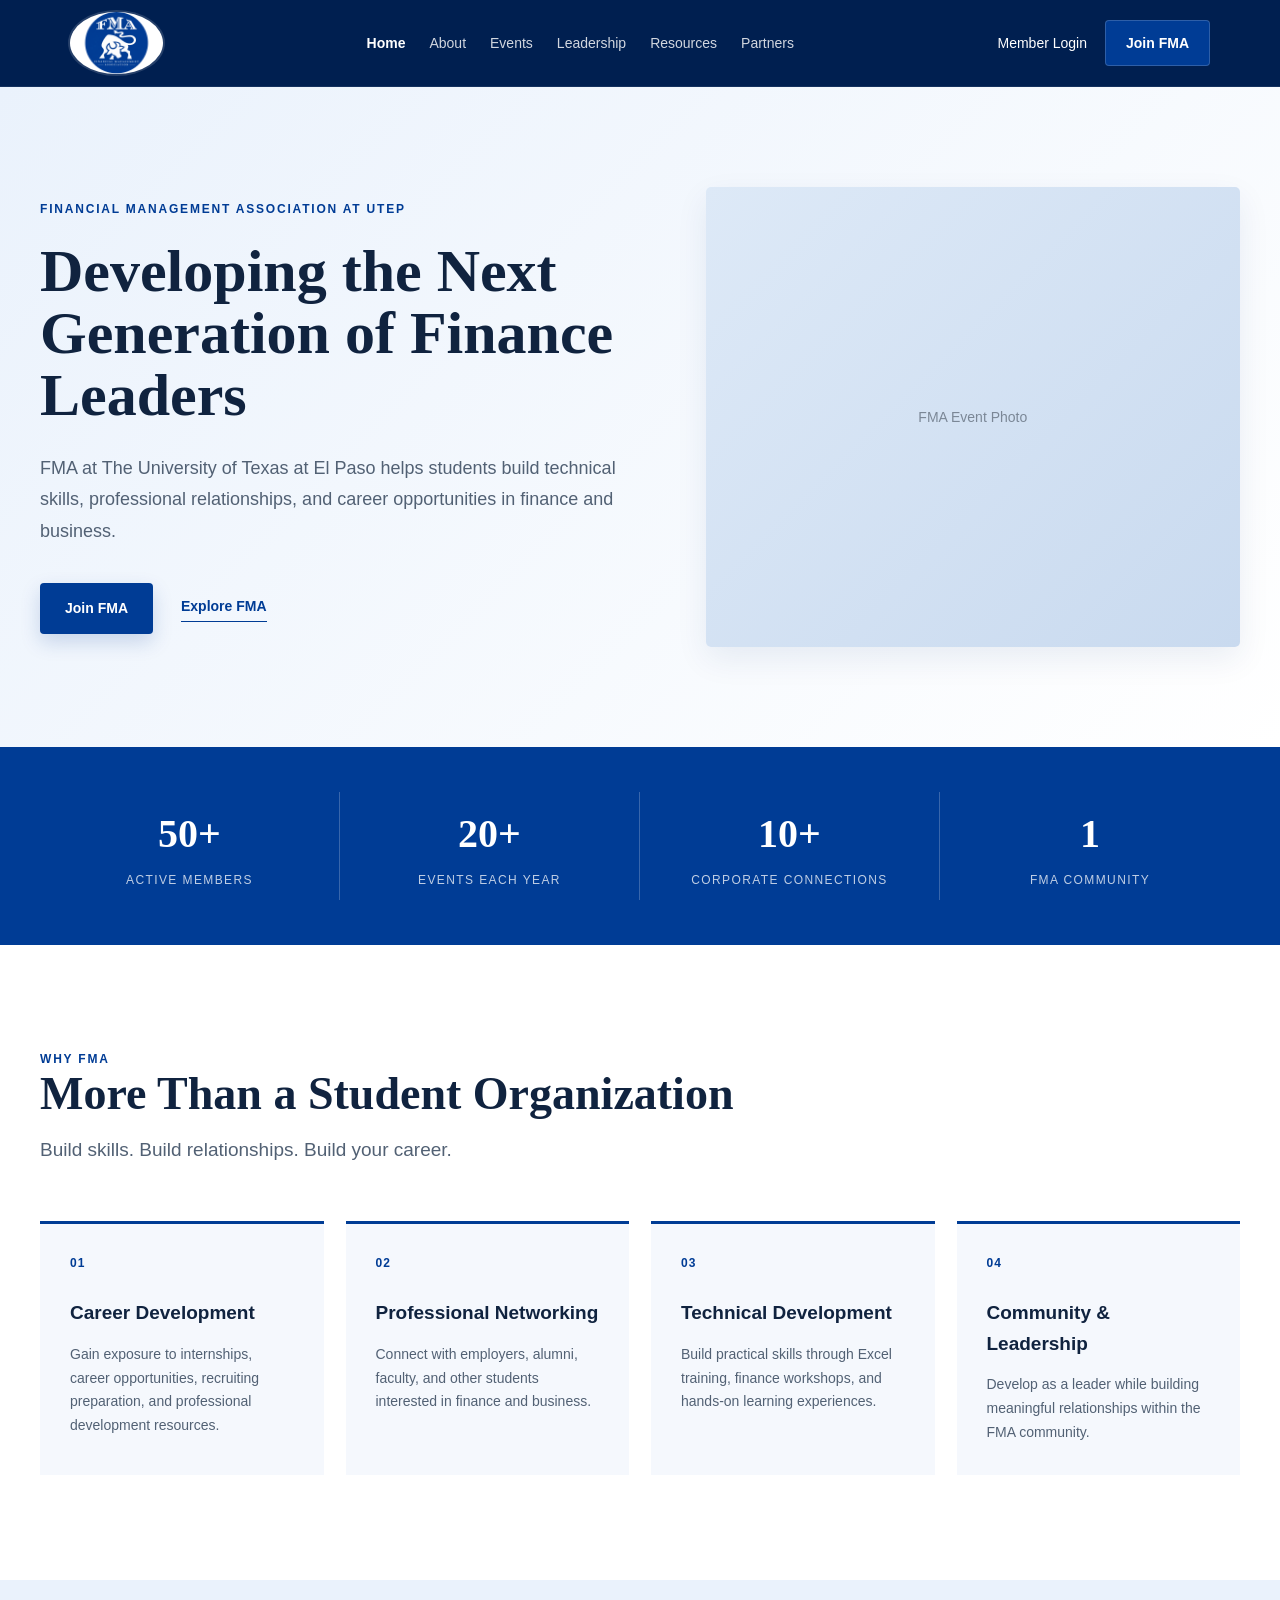
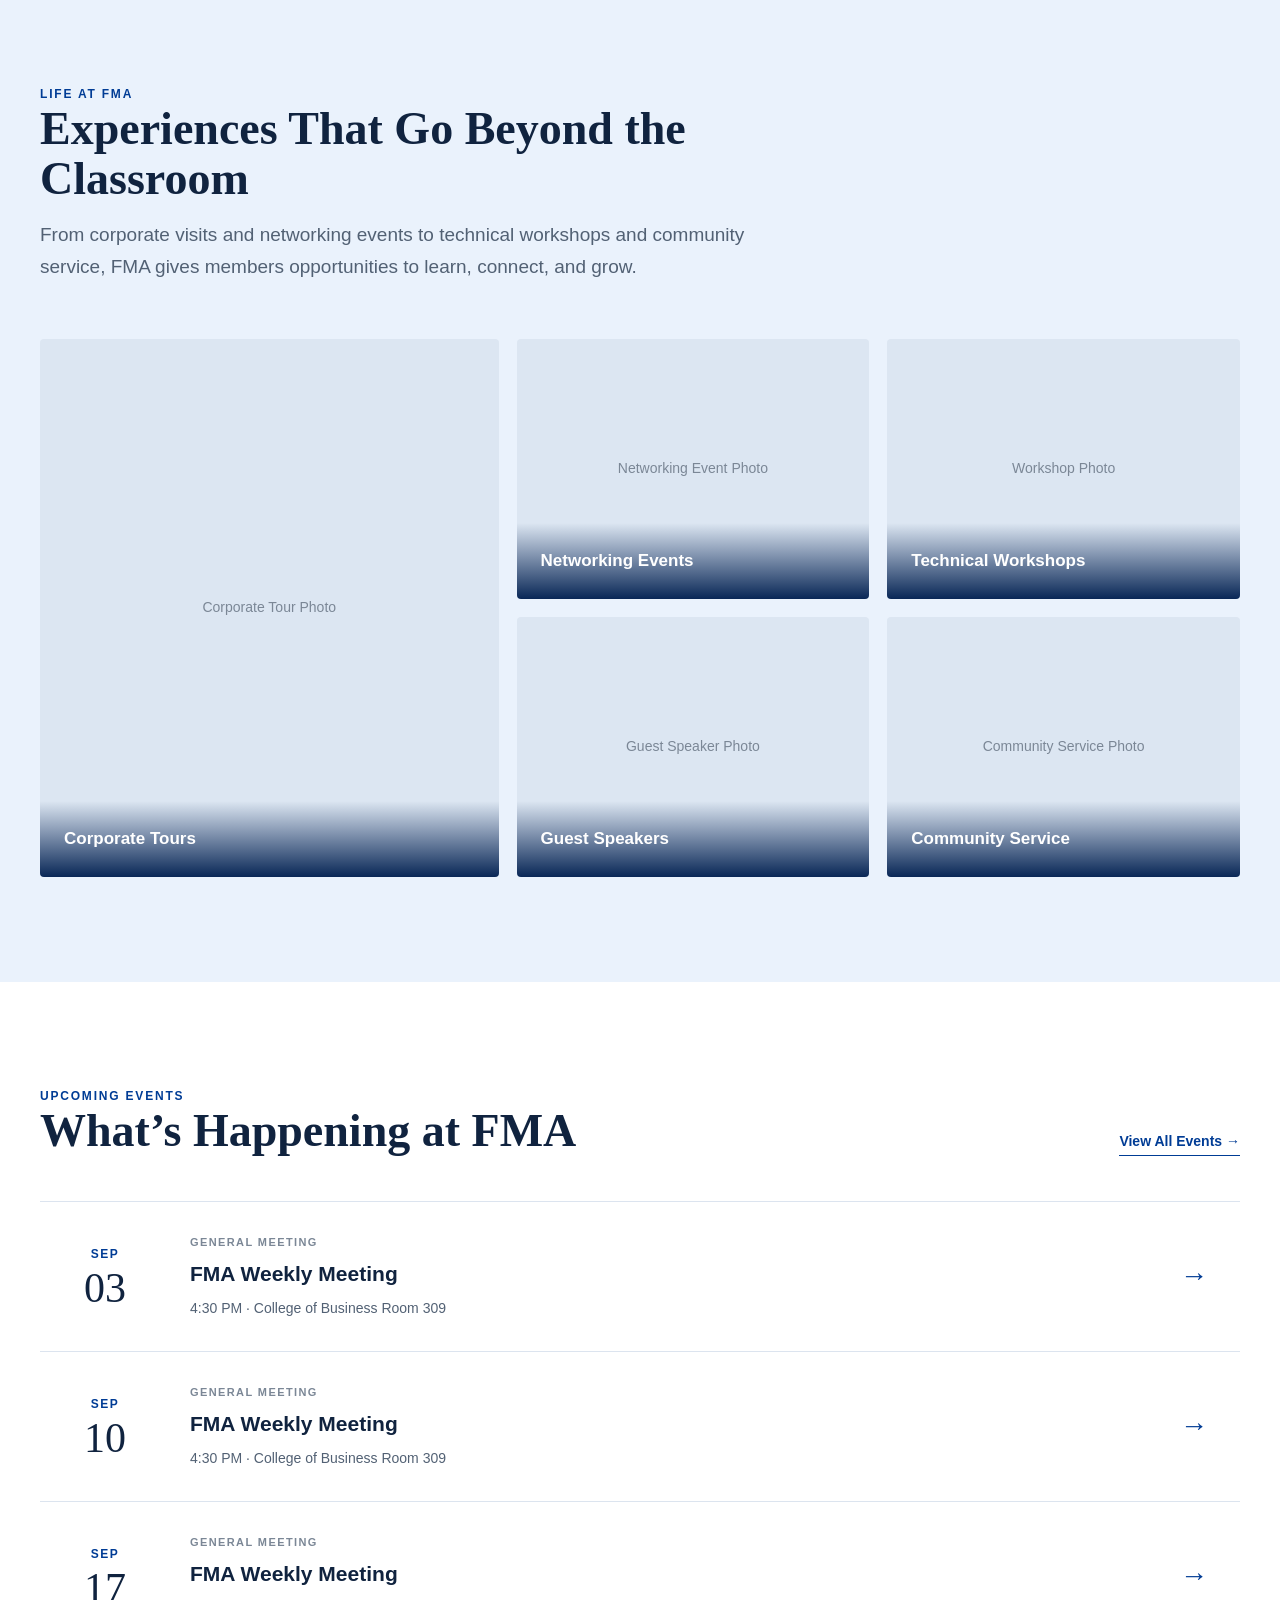
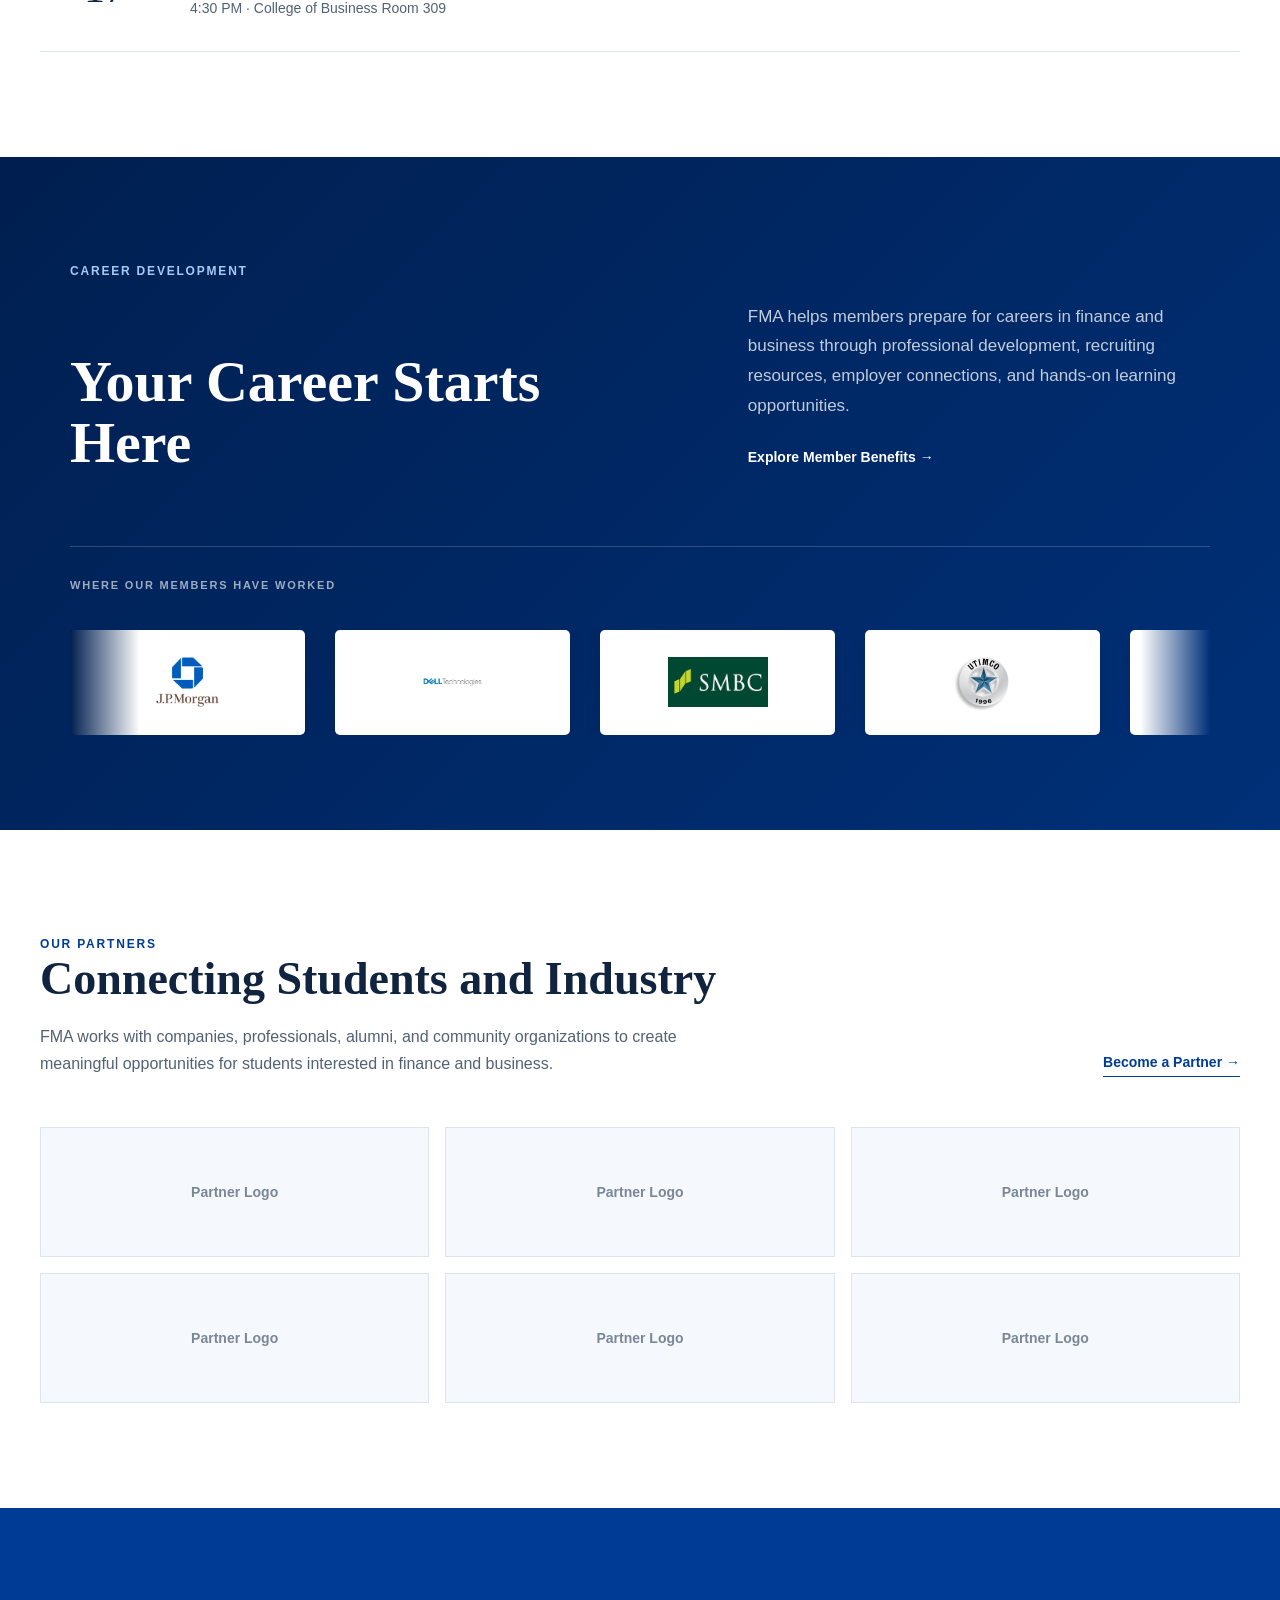
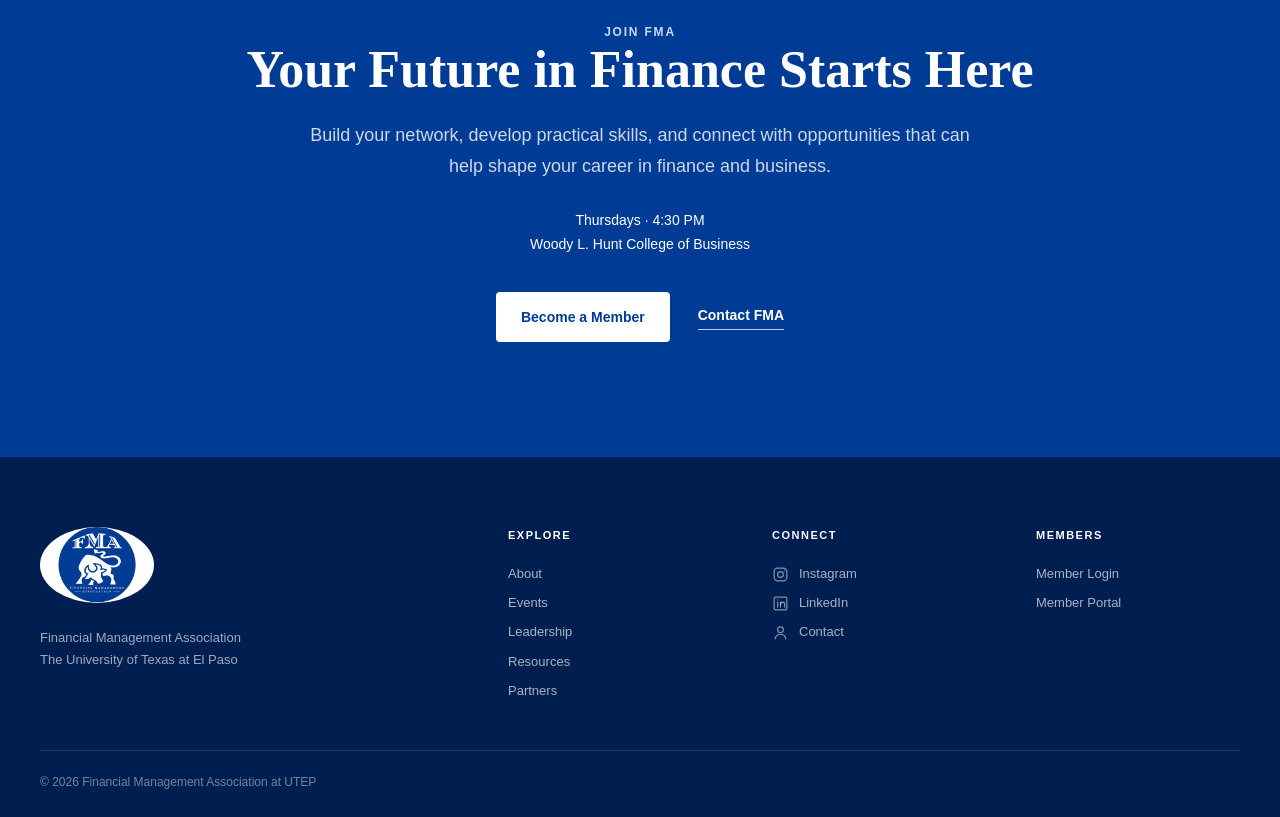
==== commit 2cb81121: "Simplify join page" ====
--- a/index.html
+++ b/index.html
@@ -1175,157 +1175,251 @@
 
 
     <!-- =====================================================
-         FOOTER
-    ====================================================== -->
-
-    <footer
-        class="site-footer"
-        id="footer"
-    >
-
-        <div class="footer-container">
-
-
-            <!-- BRAND -->
-
-            <div class="footer-brand">
-
-
-                <a
-                    href="index.html"
-                    class="footer-logo"
-                    aria-label="FMA UTEP Home"
+     FOOTER
+====================================================== -->
+
+<footer
+    class="site-footer"
+    id="footer"
+>
+
+    <div class="footer-container">
+
+
+        <!-- BRAND -->
+
+        <div class="footer-brand">
+
+            <a
+                href="index.html"
+                class="footer-logo"
+                aria-label="FMA UTEP Home"
+            >
+                <img
+                    src="assets/logos/fma-logo.png"
+                    alt="Financial Management Association at UTEP"
                 >
-
-                    <img
-                        src="assets/logos/fma-logo.png"
-                        alt="Financial Management Association at UTEP"
-                    >
-
-                </a>
-
-
-                <p>
-                    Financial Management Association
-                </p>
-
-
-                <p>
-                    The University of Texas at El Paso
-                </p>
-
-
-            </div>
-
-
-
-
-            <!-- EXPLORE -->
-
-            <div class="footer-column">
-
-
-                <h3>
-                    Explore
-                </h3>
-
-
-                <a href="#about">
-                    About
-                </a>
-
-
-                <a href="events.html">
-                    Events
-                </a>
-
-
-                <a href="leadership.html">
-                    Leadership
-                </a>
-
-
-                <a href="resources.html">
-                    Resources
-                </a>
-
-
-                <a href="#partners">
-                    Partners
-                </a>
-
-
-            </div>
-
-
-
-
-            <!-- CONNECT -->
-
-            <div class="footer-column">
-
-
-                <h3>
-                    Connect
-                </h3>
-
-
-                <a href="#">
+            </a>
+
+            <p>
+                Financial Management Association
+            </p>
+
+            <p>
+                The University of Texas at El Paso
+            </p>
+
+        </div>
+
+
+
+        <!-- EXPLORE -->
+
+        <div class="footer-column">
+
+            <h3>
+                Explore
+            </h3>
+
+            <a href="index.html#about">
+                About
+            </a>
+
+            <a href="events.html">
+                Events
+            </a>
+
+            <a href="leadership.html">
+                Leadership
+            </a>
+
+            <a href="resources.html">
+                Resources
+            </a>
+
+            <a href="index.html#partners">
+                Partners
+            </a>
+
+        </div>
+
+
+
+        <!-- CONNECT -->
+
+        <div class="footer-column">
+
+            <h3>
+                Connect
+            </h3>
+
+
+            <!-- INSTAGRAM -->
+
+            <a
+                href="https://www.instagram.com/fmautep/"
+                target="_blank"
+                rel="noopener noreferrer"
+                class="footer-social-link"
+                aria-label="FMA UTEP on Instagram"
+            >
+
+                <svg
+                    viewBox="0 0 24 24"
+                    aria-hidden="true"
+                >
+                    <rect
+                        x="3"
+                        y="3"
+                        width="18"
+                        height="18"
+                        rx="5"
+                    ></rect>
+
+                    <circle
+                        cx="12"
+                        cy="12"
+                        r="4"
+                    ></circle>
+
+                    <circle
+                        cx="17.5"
+                        cy="6.5"
+                        r="1"
+                        class="icon-fill"
+                    ></circle>
+                </svg>
+
+                <span>
                     Instagram
-                </a>
-
-
-                <a href="#">
+                </span>
+
+            </a>
+
+
+
+            <!-- LINKEDIN -->
+
+            <a
+                href="https://www.linkedin.com/company/financial-management-association-at-utep/"
+                target="_blank"
+                rel="noopener noreferrer"
+                class="footer-social-link"
+                aria-label="FMA UTEP on LinkedIn"
+            >
+
+                <svg
+                    viewBox="0 0 24 24"
+                    aria-hidden="true"
+                >
+                    <rect
+                        x="3"
+                        y="3"
+                        width="18"
+                        height="18"
+                        rx="2"
+                    ></rect>
+
+                    <line
+                        x1="8"
+                        y1="10"
+                        x2="8"
+                        y2="17"
+                    ></line>
+
+                    <line
+                        x1="8"
+                        y1="7"
+                        x2="8.01"
+                        y2="7"
+                    ></line>
+
+                    <path
+                        d="M12 17v-7"
+                    ></path>
+
+                    <path
+                        d="M12 13.5c0-2 1.2-3.5 3-3.5 2 0 3 1.4 3 4v3"
+                    ></path>
+                </svg>
+
+                <span>
                     LinkedIn
-                </a>
-
-
-                <a href="#">
+                </span>
+
+            </a>
+
+
+
+            <!-- CONTACT -->
+
+            <a
+                href="https://minetracker.utep.edu/organization/fma"
+                target="_blank"
+                rel="noopener noreferrer"
+                class="footer-social-link"
+                aria-label="Contact FMA UTEP through MineTracker"
+            >
+
+                <svg
+                    viewBox="0 0 24 24"
+                    aria-hidden="true"
+                >
+                    <circle
+                        cx="12"
+                        cy="8"
+                        r="4"
+                    ></circle>
+
+                    <path
+                        d="M4.5 21c.8-4.1 3.5-6.5 7.5-6.5s6.7 2.4 7.5 6.5"
+                    ></path>
+                </svg>
+
+                <span>
                     Contact
-                </a>
-
-
-            </div>
-
-
-
-
-            <!-- MEMBERS -->
-
-            <div class="footer-column">
-
-
-                <h3>
-                    Members
-                </h3>
-
-
-                <a href="#">
-                    Member Login
-                </a>
-
-
-                <a href="#">
-                    Member Portal
-                </a>
-
-
-            </div>
-
+                </span>
+
+            </a>
 
         </div>
 
 
 
-        <div class="footer-bottom">
-
-            <p>
-                © 2026 Financial Management Association at UTEP
-            </p>
+        <!-- MEMBERS -->
+
+        <div class="footer-column">
+
+            <h3>
+                Members
+            </h3>
+
+            <a href="#">
+                Member Login
+            </a>
+
+            <a href="#">
+                Member Portal
+            </a>
 
         </div>
 
-    </footer>
+
+    </div>
+
+
+
+    <!-- BOTTOM LINE -->
+
+    <div class="footer-bottom">
+
+        <p>
+            © 2026 Financial Management Association at UTEP
+        </p>
+
+    </div>
+
+</footer>
 
 
 </body>
--- a/css/styles.css
+++ b/css/styles.css
@@ -1848,8 +1848,7 @@
 
 .site-footer {
 
-    background-color:
-        var(--fma-blue-deep);
+    background-color: var(--fma-blue-deep);
 
     color: var(--white);
 
@@ -1878,11 +1877,21 @@
 }
 
 
+/* =========================================================
+   FOOTER BRAND
+========================================================= */
+
+.footer-brand {
+
+    max-width: 300px;
+}
+
+
 .footer-logo {
 
     display: inline-block;
 
-    margin-bottom: 15px;
+    margin-bottom: 16px;
 
     text-decoration: none;
 }
@@ -1892,7 +1901,7 @@
 
     width: auto;
 
-    height: 82px;
+    height: 76px;
 
     display: block;
 
@@ -1913,46 +1922,116 @@
 }
 
 
+/* =========================================================
+   FOOTER COLUMNS
+========================================================= */
+
 .footer-column {
 
     display: flex;
 
     flex-direction: column;
 
+    align-items: flex-start;
+
+    gap: 11px;
+}
+
+
+.footer-column h3 {
+
+    margin-bottom: 9px;
+
+    color: var(--white);
+
+    font-size: 11px;
+
+    font-weight: 700;
+
+    text-transform: uppercase;
+
+    letter-spacing: 1.5px;
+}
+
+
+.footer-column a {
+
+    color:
+        rgba(255, 255, 255, 0.66);
+
+    text-decoration: none;
+
+    font-size: 13px;
+
+    line-height: 1.4;
+}
+
+
+.footer-column a:hover {
+
+    color: var(--white);
+}
+
+
+/* =========================================================
+   SOCIAL / CONTACT LINKS
+========================================================= */
+
+.footer-social-link {
+
+    display: inline-flex;
+
+    align-items: center;
+
     gap: 10px;
 }
 
 
-.footer-column h3 {
-
-    margin-bottom: 8px;
-
-    color: var(--white);
-
-    font-size: 12px;
-
-    text-transform: uppercase;
-
-    letter-spacing: 1.3px;
-}
-
-
-.footer-column a {
-
-    color:
-        rgba(255, 255, 255, 0.64);
-
-    text-decoration: none;
-
-    font-size: 13px;
-}
-
-
-.footer-column a:hover {
-
-    color: var(--white);
-}
-
+.footer-social-link svg {
+
+    width: 17px;
+
+    height: 17px;
+
+    flex-shrink: 0;
+
+    fill: none;
+
+    stroke: currentColor;
+
+    stroke-width: 1.7;
+
+    stroke-linecap: round;
+
+    stroke-linejoin: round;
+
+    opacity: 0.78;
+
+    transition:
+        opacity var(--transition),
+        transform var(--transition);
+}
+
+
+.footer-social-link .icon-fill {
+
+    fill: currentColor;
+
+    stroke: none;
+}
+
+
+.footer-social-link:hover svg {
+
+    opacity: 1;
+
+    transform: translateY(-1px);
+}
+
+
+/* =========================================================
+   FOOTER BOTTOM
+========================================================= */
 
 .footer-bottom {
 
@@ -2464,14 +2543,15 @@
 }
 
 
-/* HERO */
-
-.join-hero {
+/* =========================================================
+   JOIN INTRO
+========================================================= */
+
+.join-intro {
 
     padding:
-        120px
-        30px
-        110px;
+        95px
+        30px;
 
     background:
         linear-gradient(
@@ -2482,7 +2562,23 @@
 }
 
 
-.join-hero h1 {
+.join-intro-grid {
+
+    display: grid;
+
+    grid-template-columns:
+        0.95fr
+        1.05fr;
+
+    gap: 80px;
+
+    align-items: center;
+}
+
+
+.join-intro-content h1 {
+
+    max-width: 600px;
 
     color: var(--text-dark);
 
@@ -2491,23 +2587,23 @@
         "Times New Roman",
         serif;
 
-    font-size: 70px;
-
-    line-height: 1;
-}
-
-
-.join-hero-description {
-
-    max-width: 680px;
-
-    margin-top: 25px;
+    font-size: 62px;
+
+    line-height: 1.04;
+}
+
+
+.join-intro-description {
+
+    max-width: 600px;
+
+    margin-top: 24px;
 
     color: var(--text-body);
 
-    font-size: 19px;
-
-    line-height: 1.7;
+    font-size: 18px;
+
+    line-height: 1.75;
 }
 
 
@@ -2515,13 +2611,14 @@
 
     display: inline-block;
 
-    margin-top: 35px;
+    margin-top: 32px;
 
     padding:
         14px
-        25px;
-
-    background-color: var(--fma-blue);
+        24px;
+
+    background-color:
+        var(--fma-blue);
 
     color: var(--white);
 
@@ -2549,17 +2646,115 @@
 }
 
 
-/* JOIN HEADINGS */
-
-.join-section-heading {
-
-    max-width: 720px;
-
-    margin-bottom: 55px;
-}
-
-
-.join-section-heading h2 {
+/* JOIN IMAGE */
+
+.join-intro-image {
+
+    width: 100%;
+}
+
+
+.join-intro-placeholder {
+
+    width: 100%;
+
+    height: 430px;
+
+    display: flex;
+
+    align-items: center;
+
+    justify-content: center;
+
+    color: var(--text-muted);
+
+    font-size: 14px;
+
+    background:
+        linear-gradient(
+            135deg,
+            #DCE8F7,
+            #C6D9EF
+        );
+
+    border-radius: 5px;
+
+    box-shadow:
+        var(--shadow-soft);
+}
+
+
+.join-intro-image img {
+
+    width: 100%;
+
+    height: 430px;
+
+    display: block;
+
+    object-fit: cover;
+
+    border-radius: 5px;
+
+    box-shadow:
+        var(--shadow-soft);
+}
+
+/* =========================================================
+   HOW TO JOIN
+========================================================= */
+
+.join-how {
+
+    padding:
+        105px
+        30px
+        115px;
+
+    background-color:
+        var(--off-white);
+}
+
+
+.join-how-heading {
+
+    max-width: 760px;
+
+    margin:
+        0
+        auto
+        55px;
+
+    text-align: center;
+}
+
+
+.join-how-label {
+
+    display: inline-block;
+
+    margin-bottom: 20px;
+
+    padding:
+        7px
+        14px;
+
+    color: var(--fma-blue-deep);
+
+    background-color:
+        var(--fma-blue-light);
+
+    border-radius: 30px;
+
+    font-size: 11px;
+
+    font-weight: 700;
+
+    letter-spacing: 1.4px;
+}
+
+
+.join-how-heading h2 {
 
     color: var(--text-dark);
 
@@ -2568,14 +2763,20 @@
         "Times New Roman",
         serif;
 
-    font-size: 46px;
-}
-
-
-.join-section-heading
-> p:last-child {
-
-    margin-top: 15px;
+    font-size: 48px;
+
+    line-height: 1.1;
+}
+
+
+.join-how-heading > p {
+
+    max-width: 650px;
+
+    margin:
+        15px
+        auto
+        0;
 
     color: var(--text-body);
 
@@ -2585,338 +2786,232 @@
 }
 
 
-/* BENEFITS */
-
-.join-benefits {
-
-    background-color: var(--white);
-
-    padding:
-        105px
-        30px;
-}
-
-
-.join-benefit-grid {
+/* HOW TO JOIN CARDS */
+
+.join-how-grid {
 
     display: grid;
 
     grid-template-columns:
-        repeat(4, 1fr);
-
-    gap: 22px;
-}
-
-
-.join-benefit-card {
-
-    min-height: 245px;
-
-    padding: 30px;
+        repeat(3, 1fr);
+
+    gap: 26px;
+}
+
+
+.join-how-card {
+
+    min-height: 330px;
+
+    padding: 28px;
+
+    display: flex;
+
+    flex-direction: column;
 
     background-color:
-        var(--fma-blue-soft);
-
-    border-top:
-        3px solid
-        var(--fma-blue);
-}
-
-
-.join-benefit-card span {
-
-    color: var(--fma-blue);
-
-    font-size: 12px;
-
-    font-weight: 700;
-}
-
-
-.join-benefit-card h3 {
-
-    margin-top: 28px;
-
-    color: var(--text-dark);
-
-    font-size: 19px;
-}
-
-
-.join-benefit-card p {
-
-    margin-top: 14px;
-
-    color: var(--text-body);
-
-    font-size: 14px;
-
-    line-height: 1.7;
-}
-
-
-/* MEMBERSHIP */
-
-.membership-options {
-
-    background-color:
-        var(--fma-blue-light);
-
-    padding:
-        105px
-        30px;
-}
-
-
-.membership-grid {
-
-    max-width: 850px;
-
-    display: grid;
-
-    grid-template-columns:
-        repeat(2, 1fr);
-
-    gap: 24px;
-}
-
-
-.membership-card {
-
-    position: relative;
-
-    padding: 40px;
-
-    background-color: var(--white);
+        var(--white);
 
     border:
         1px solid
         var(--border);
 
+    border-radius: 8px;
+
     box-shadow:
         var(--shadow-soft);
-}
-
-
-.membership-featured {
-
-    border:
-        2px solid
-        var(--fma-blue);
-}
-
-
-.membership-badge {
-
-    position: absolute;
-
-    top: -13px;
-
-    right: 25px;
-
-    padding:
-        5px
-        12px;
+
+    transition:
+        transform var(--transition),
+        box-shadow var(--transition);
+}
+
+
+.join-how-card:hover {
+
+    transform:
+        translateY(-5px);
+
+    box-shadow:
+        var(--shadow-card);
+}
+
+
+.join-how-number {
+
+    width: 48px;
+
+    height: 48px;
+
+    display: flex;
+
+    align-items: center;
+
+    justify-content: center;
 
     background-color:
-        var(--fma-blue);
-
-    color: var(--white);
-
-    font-size: 10px;
-
-    font-weight: 700;
-
-    letter-spacing: 1px;
-}
-
-
-.membership-type {
-
-    color: var(--fma-blue);
-
-    font-size: 11px;
-
-    letter-spacing: 1.5px;
-}
-
-
-.membership-card h3 {
-
-    margin-top: 10px;
-
-    color: var(--text-dark);
+        var(--fma-blue-deep);
+
+    color:
+        var(--white);
+
+    border-radius: 8px;
 
     font-family:
         Georgia,
         "Times New Roman",
         serif;
 
-    font-size: 28px;
-}
-
-
-.membership-price {
-
-    margin-top: 25px;
-
-    color: var(--fma-blue);
+    font-size: 22px;
+
+    font-weight: 700;
+}
+
+
+.join-how-card h3 {
+
+    margin-top: 22px;
+
+    color: var(--text-dark);
 
     font-family:
         Georgia,
         "Times New Roman",
         serif;
 
-    font-size: 48px;
-}
-
-
-.membership-note {
-
-    margin-top: 10px;
+    font-size: 25px;
+
+    line-height: 1.2;
+}
+
+
+.join-how-card > p {
+
+    margin-top: 12px;
 
     color: var(--text-body);
 
+    font-size: 15px;
+
+    line-height: 1.7;
+}
+
+
+/* CARD BUTTONS */
+
+.join-how-button {
+
+    width: 100%;
+
+    margin-top: auto;
+
+    padding:
+        12px
+        16px;
+
+    display: block;
+
+    text-align: center;
+
+    text-decoration: none;
+
     font-size: 14px;
-}
-
-
-.membership-button {
-
-    display: block;
-
-    margin-top: 30px;
-
-    padding: 13px;
+
+    font-weight: 700;
+
+    border-radius: 30px;
+}
+
+
+.join-how-primary {
 
     background-color:
         var(--fma-blue);
 
-    color: var(--white);
-
-    text-align: center;
-
-    text-decoration: none;
-
-    font-size: 14px;
-
-    font-weight: 700;
-
-    border-radius: 4px;
-}
-
-
-.membership-button:hover {
+    color:
+        var(--white);
+
+    border:
+        2px solid
+        var(--fma-blue);
+}
+
+
+.join-how-primary:hover {
 
     background-color:
         var(--fma-blue-dark);
-}
-
-
-/* JOIN PROCESS */
-
-.join-process {
-
-    background-color: var(--white);
+
+    border-color:
+        var(--fma-blue-dark);
+}
+
+
+.join-how-outline {
+
+    color:
+        var(--fma-blue);
+
+    background-color:
+        var(--white);
+
+    border:
+        2px solid
+        var(--fma-blue);
+}
+
+
+.join-how-outline:hover {
+
+    color:
+        var(--white);
+
+    background-color:
+        var(--fma-blue);
+}
+
+
+/* =========================================================
+   FINAL JOIN CTA
+========================================================= */
+
+.join-final {
 
     padding:
         105px
         30px;
-}
-
-
-.join-steps {
-
-    display: grid;
-
-    grid-template-columns:
-        repeat(4, 1fr);
-
-    border-top:
-        1px solid
-        var(--border);
-}
-
-
-.join-step {
-
-    padding:
-        35px
-        30px
-        20px
-        0;
-}
-
-
-.join-step span {
-
-    color: var(--fma-blue);
+
+    background-color:
+        var(--fma-blue);
+
+    color:
+        var(--white);
+
+    text-align: center;
+}
+
+
+.join-final
+.section-eyebrow {
+
+    color:
+        #C8DAF6;
+}
+
+
+.join-final h2 {
+
+    color:
+        var(--white);
 
     font-family:
         Georgia,
         "Times New Roman",
         serif;
 
-    font-size: 30px;
-}
-
-
-.join-step h3 {
-
-    margin-top: 20px;
-
-    color: var(--text-dark);
-
-    font-size: 18px;
-}
-
-
-.join-step p {
-
-    margin-top: 10px;
-
-    color: var(--text-body);
-
-    font-size: 14px;
-
-    line-height: 1.65;
-}
-
-
-/* JOIN FINAL CTA */
-
-.join-final {
-
-    background-color:
-        var(--fma-blue);
-
-    color: var(--white);
-
-    padding:
-        115px
-        30px;
-
-    text-align: center;
-}
-
-
-.join-final
-.section-eyebrow {
-
-    color: #C8DAF6;
-}
-
-
-.join-final h2 {
-
-    color: var(--white);
-
-    font-family:
-        Georgia,
-        "Times New Roman",
-        serif;
-
-    font-size: 52px;
+    font-size: 50px;
+
+    line-height: 1.1;
 }
 
 
@@ -2924,7 +3019,7 @@
 > .join-container
 > p:not(.section-eyebrow) {
 
-    max-width: 650px;
+    max-width: 680px;
 
     margin:
         20px
@@ -2944,15 +3039,17 @@
 
     display: inline-block;
 
-    margin-top: 35px;
+    margin-top: 34px;
 
     padding:
         14px
         26px;
 
-    background-color: var(--white);
-
-    color: var(--fma-blue);
+    color:
+        var(--fma-blue);
+
+    background-color:
+        var(--white);
 
     text-decoration: none;
 
@@ -2971,6 +3068,111 @@
 
     transform:
         translateY(-2px);
+}
+
+
+/* =========================================================
+   JOIN PAGE TABLET
+========================================================= */
+
+@media (max-width: 950px) {
+
+    .join-intro-grid {
+
+        grid-template-columns: 1fr;
+
+        gap: 45px;
+    }
+
+
+    .join-intro-content {
+
+        max-width: 720px;
+    }
+
+
+    .join-benefit-grid {
+
+        grid-template-columns:
+            repeat(2, 1fr);
+    }
+
+
+    .join-how-grid {
+
+        grid-template-columns: 1fr;
+    }
+
+
+    .join-how-card {
+
+        min-height: 280px;
+    }
+
+}
+
+
+/* =========================================================
+   JOIN PAGE MOBILE
+========================================================= */
+
+@media (max-width: 700px) {
+
+    .join-intro,
+    .join-benefits,
+    .join-how,
+    .join-final {
+
+        padding-left: 22px;
+
+        padding-right: 22px;
+    }
+
+
+    .join-intro {
+
+        padding-top: 70px;
+
+        padding-bottom: 70px;
+    }
+
+
+    .join-intro-content h1 {
+
+        font-size: 44px;
+    }
+
+
+    .join-intro-description {
+
+        font-size: 16px;
+    }
+
+
+    .join-intro-placeholder,
+    .join-intro-image img {
+
+        height: 300px;
+    }
+
+
+    .join-benefit-grid {
+
+        grid-template-columns: 1fr;
+    }
+
+
+    .join-how-heading h2 {
+
+        font-size: 38px;
+    }
+
+
+    .join-final h2 {
+
+        font-size: 39px;
+    }
+
 }
 
 
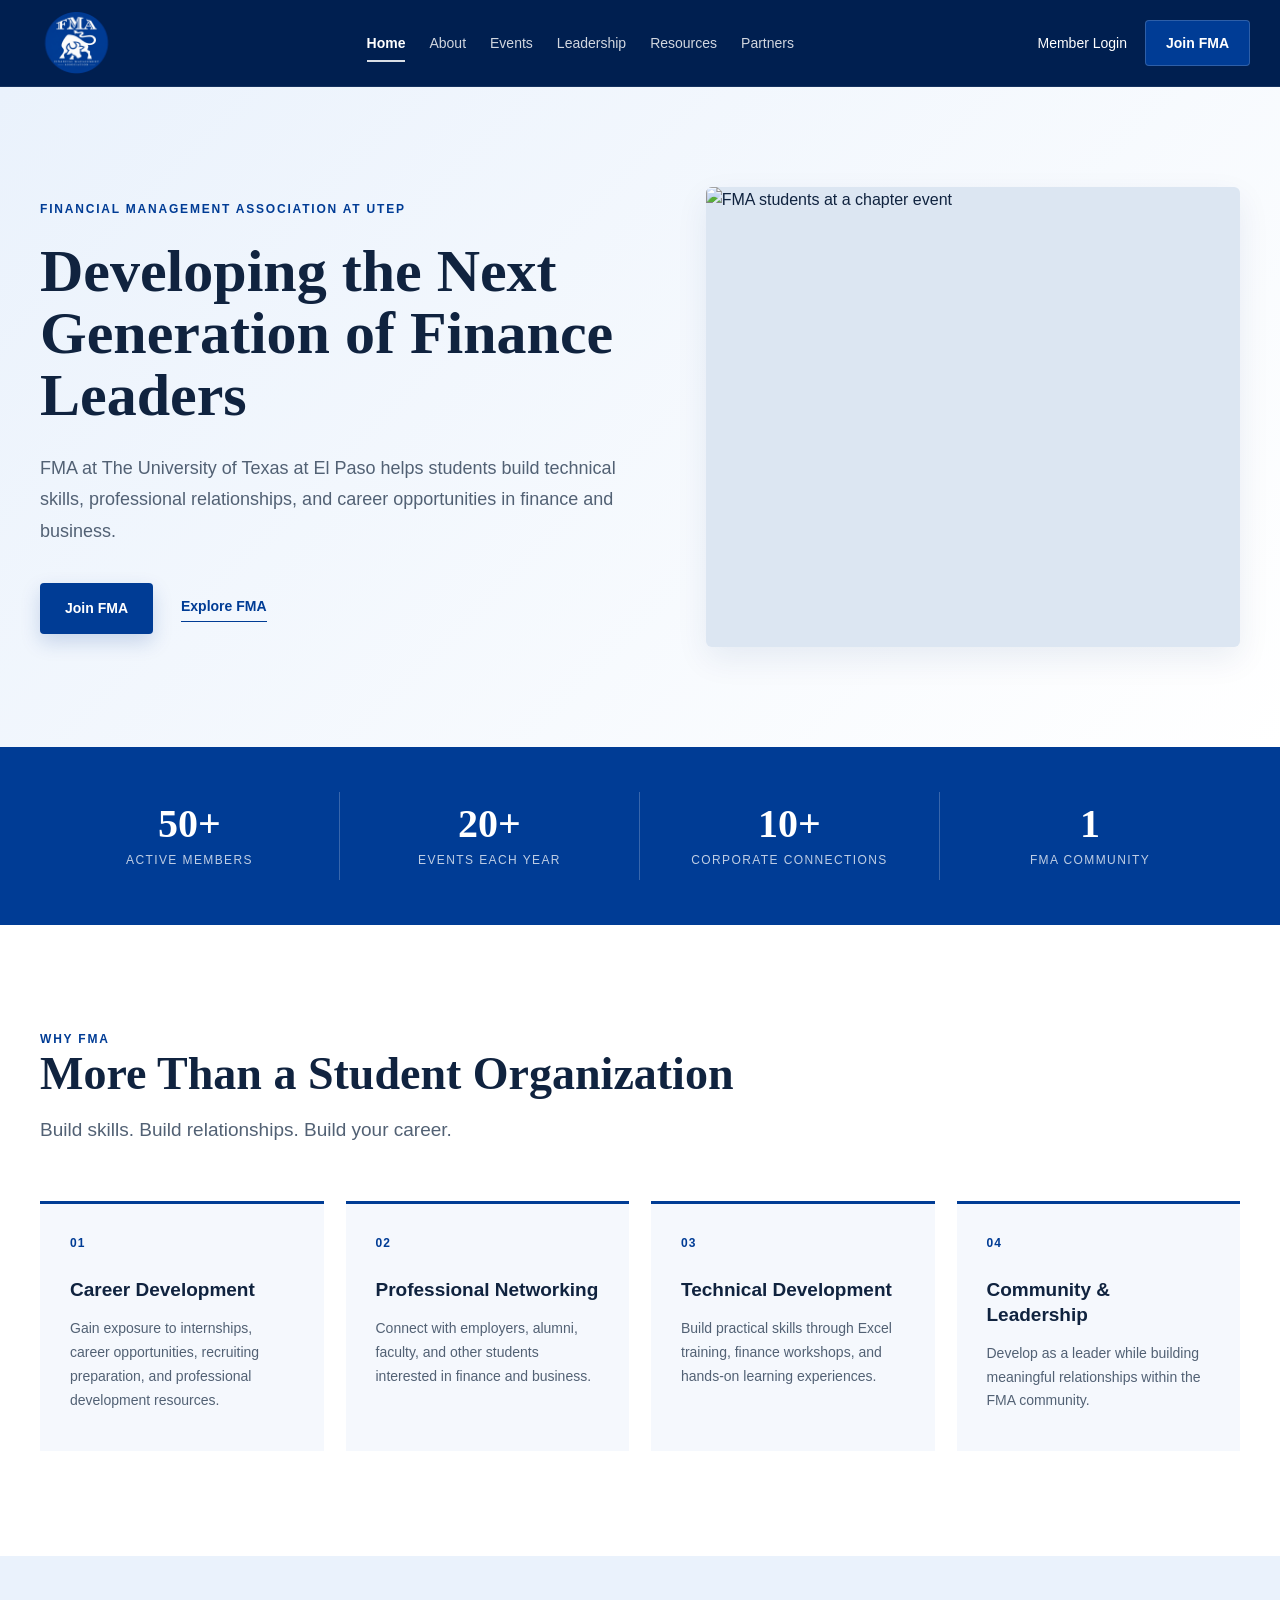
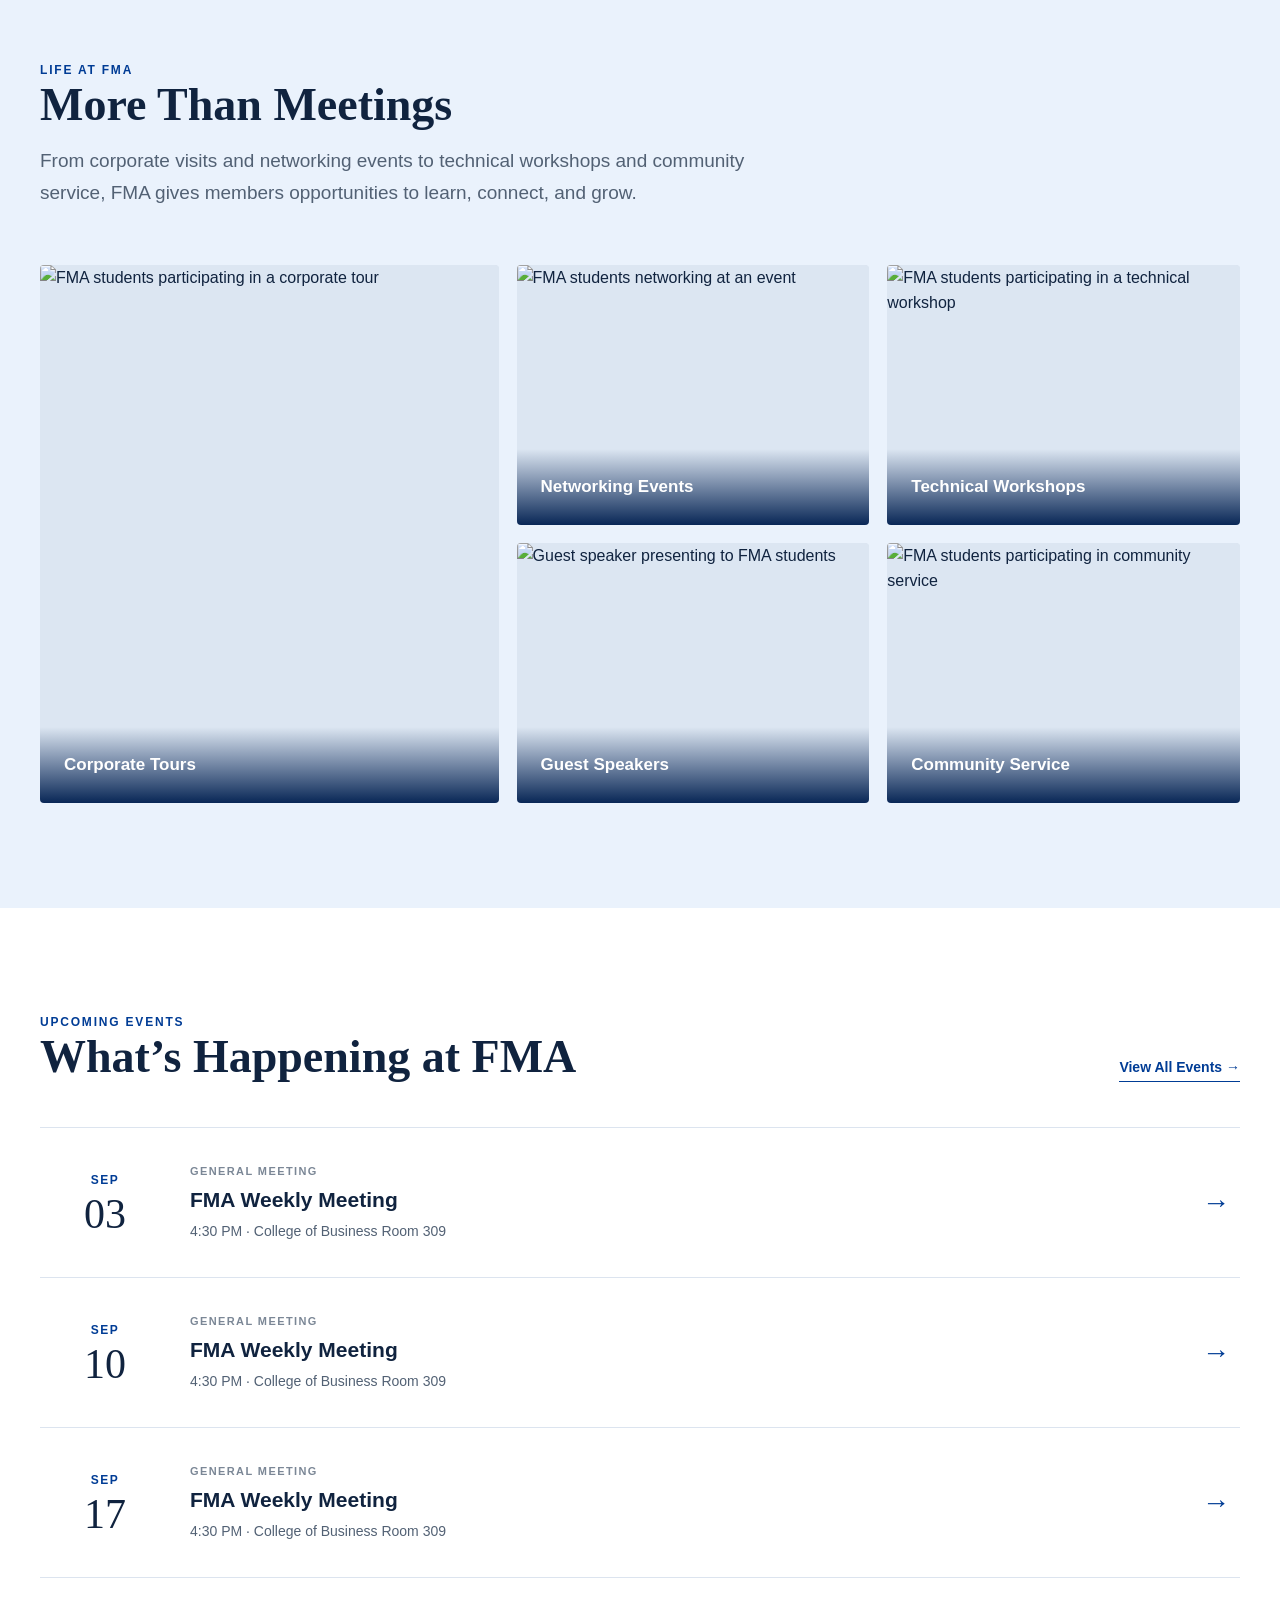
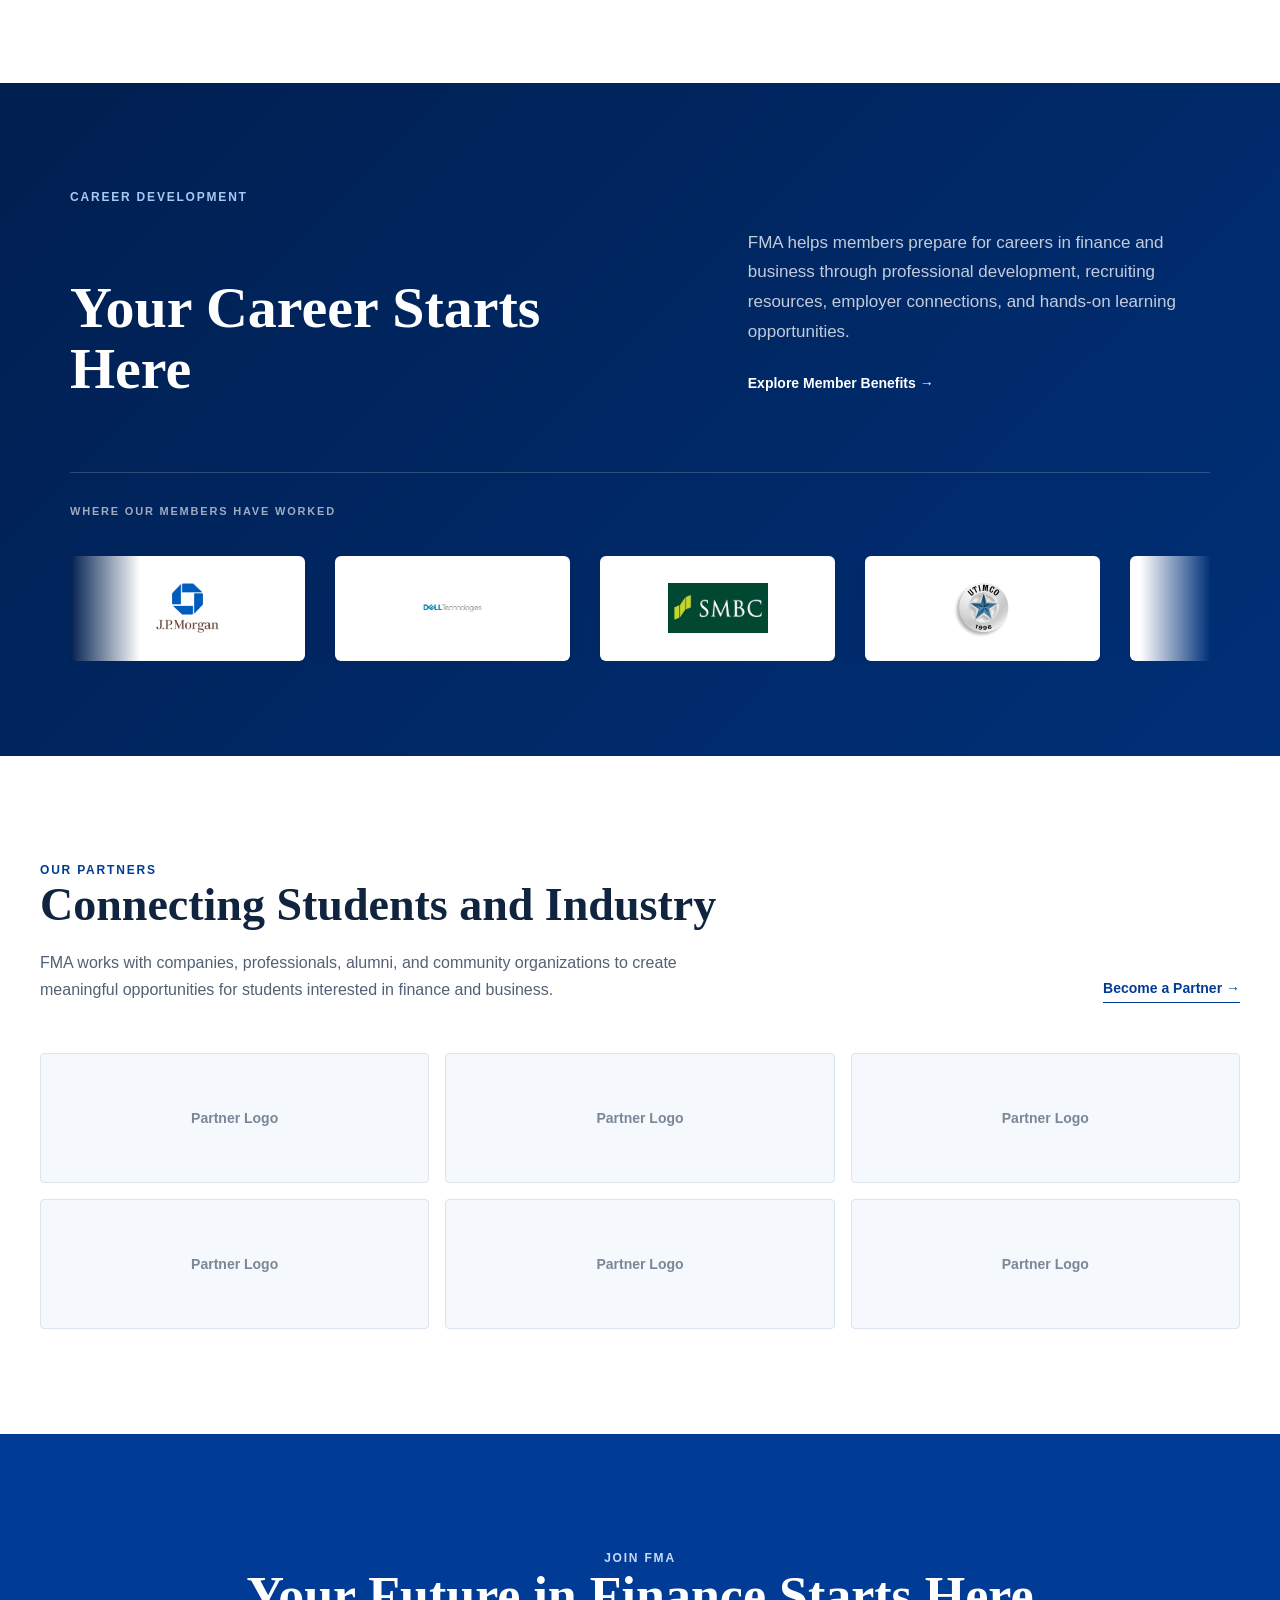
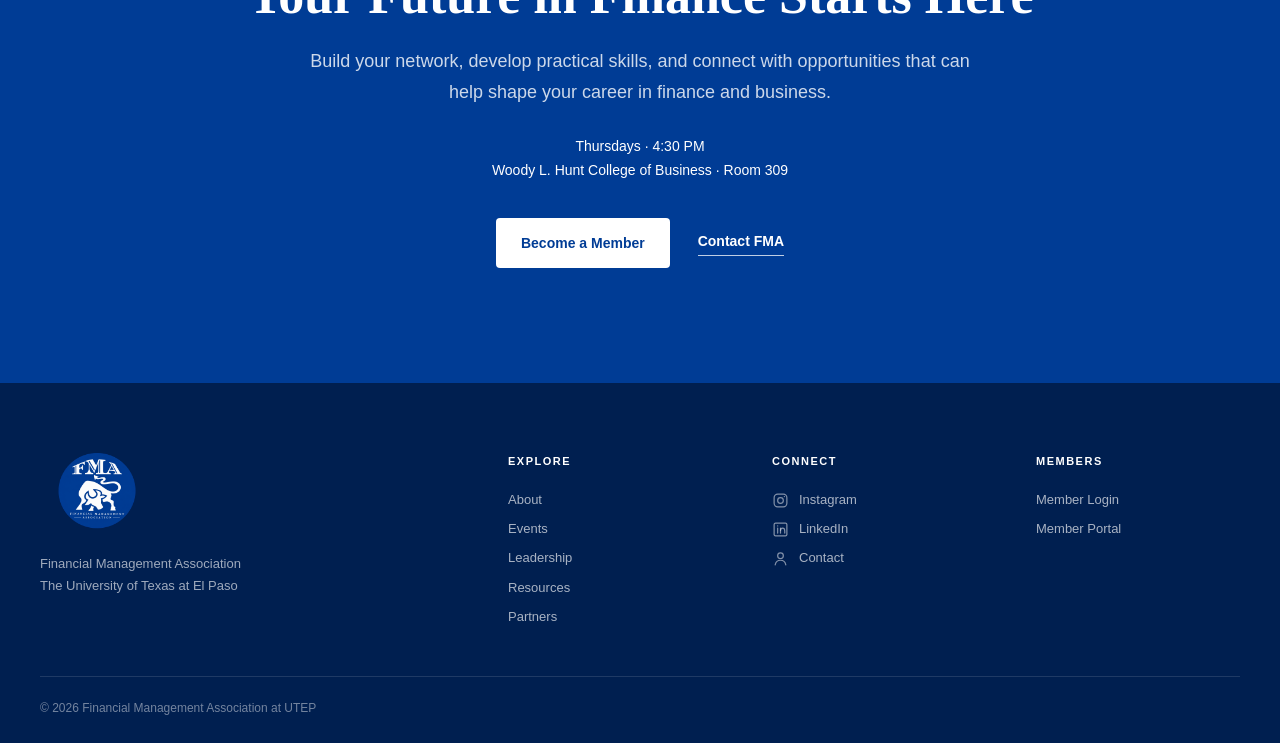
==== commit 171f5150: "Update FMA website content and images" ====
--- a/index.html
+++ b/index.html
@@ -21,8 +21,7 @@
 
     <link
         rel="stylesheet"
-        href="css/styles.css"
-    >
+href="css/styles-new.css"    >
 
 </head>
 
@@ -196,9 +195,12 @@
                     >
                     -->
 
-                    <div class="hero-image-placeholder">
-                        FMA Event Photo
-                    </div>
+                    <div class="hero-image">
+    <img
+        src="assets/images/home/home-hero.jpg"
+        alt="FMA students at a chapter event"
+    >
+</div>
 
                 </div>
 
@@ -421,157 +423,131 @@
         </section>
 
 
-
-
-        <!-- =====================================================
-             LIFE AT FMA
-        ====================================================== -->
-
-        <section class="life-fma">
-
-            <div class="life-fma-container">
-
-
-                <div class="section-heading">
-
-                    <p class="section-eyebrow">
-                        LIFE AT FMA
+<!-- =====================================================
+     LIFE AT FMA
+====================================================== -->
+
+<section class="life-fma">
+
+    <div class="life-fma-container">
+
+        <div class="section-heading">
+
+            <p class="section-eyebrow">
+                LIFE AT FMA
+            </p>
+
+            <h2>
+                More Than Meetings
+            </h2>
+
+            <p class="section-description">
+                From corporate visits and networking events to technical workshops
+                and community service, FMA gives members opportunities to learn,
+                connect, and grow.
+            </p>
+
+        </div>
+
+
+        <div class="life-grid">
+
+
+            <!-- CORPORATE TOURS -->
+
+            <div class="life-card life-card-large">
+
+                <img
+                    src="assets/images/home/life-fma-main.jpg"
+                    alt="FMA students participating in a corporate tour"
+                >
+
+                <div class="life-card-text">
+                    <p>
+                        Corporate Tours
                     </p>
-
-
-                    <h2>
-                        Experiences That Go Beyond the Classroom
-                    </h2>
-
-
-                    <p class="section-description">
-
-                        From corporate visits and networking events to
-                        technical workshops and community service, FMA gives
-                        members opportunities to learn, connect, and grow.
-
+                </div>
+
+            </div>
+
+
+            <!-- NETWORKING EVENTS -->
+
+            <div class="life-card">
+
+                <img
+                    src="assets/images/home/life-fma-2.jpg"
+                    alt="FMA students networking at an event"
+                >
+
+                <div class="life-card-text">
+                    <p>
+                        Networking Events
                     </p>
-
-                </div>
-
-
-
-                <div class="life-grid">
-
-
-                    <!-- CORPORATE TOURS -->
-
-                    <div class="life-card life-card-large">
-
-                        <div class="life-image-placeholder">
-                            Corporate Tour Photo
-                        </div>
-
-
-                        <div class="life-card-text">
-
-                            <p>
-                                Corporate Tours
-                            </p>
-
-                        </div>
-
-                    </div>
-
-
-
-                    <!-- NETWORKING -->
-
-                    <div class="life-card">
-
-                        <div class="life-image-placeholder">
-                            Networking Event Photo
-                        </div>
-
-
-                        <div class="life-card-text">
-
-                            <p>
-                                Networking Events
-                            </p>
-
-                        </div>
-
-                    </div>
-
-
-
-                    <!-- TECHNICAL -->
-
-                    <div class="life-card">
-
-                        <div class="life-image-placeholder">
-                            Workshop Photo
-                        </div>
-
-
-                        <div class="life-card-text">
-
-                            <p>
-                                Technical Workshops
-                            </p>
-
-                        </div>
-
-                    </div>
-
-
-
-                    <!-- SPEAKERS -->
-
-                    <div class="life-card">
-
-                        <div class="life-image-placeholder">
-                            Guest Speaker Photo
-                        </div>
-
-
-                        <div class="life-card-text">
-
-                            <p>
-                                Guest Speakers
-                            </p>
-
-                        </div>
-
-                    </div>
-
-
-
-                    <!-- SERVICE -->
-
-                    <div class="life-card">
-
-                        <div class="life-image-placeholder">
-                            Community Service Photo
-                        </div>
-
-
-                        <div class="life-card-text">
-
-                            <p>
-                                Community Service
-                            </p>
-
-                        </div>
-
-                    </div>
-
-
                 </div>
 
             </div>
 
-        </section>
-
-
-
-
+
+            <!-- TECHNICAL WORKSHOPS -->
+
+            <div class="life-card">
+
+                <img
+                    src="assets/images/home/life-fma-3.jpg"
+                    alt="FMA students participating in a technical workshop"
+                >
+
+                <div class="life-card-text">
+                    <p>
+                        Technical Workshops
+                    </p>
+                </div>
+
+            </div>
+
+
+            <!-- GUEST SPEAKERS -->
+
+            <div class="life-card">
+
+                <img
+                    src="assets/images/home/life-fma-4.jpg"
+                    alt="Guest speaker presenting to FMA students"
+                >
+
+                <div class="life-card-text">
+                    <p>
+                        Guest Speakers
+                    </p>
+                </div>
+
+            </div>
+
+
+            <!-- COMMUNITY SERVICE -->
+
+            <div class="life-card">
+
+                <img
+                    src="assets/images/home/life-fma-5.jpg"
+                    alt="FMA students participating in community service"
+                >
+
+                <div class="life-card-text">
+                    <p>
+                        Community Service
+                    </p>
+                </div>
+
+            </div>
+
+
+        </div>
+
+    </div>
+
+</section>
         <!-- =====================================================
              UPCOMING EVENTS
         ====================================================== -->
@@ -1130,16 +1106,14 @@
 
 
                 <div class="final-cta-details">
-
-                    <p>
-                        Thursdays · 4:30 PM
-                    </p>
-
-                    <p>
-                        Woody L. Hunt College of Business
-                    </p>
-
-                </div>
+    <p>
+        Thursdays · 4:30 PM
+    </p>
+
+    <p>
+        Woody L. Hunt College of Business · Room 309
+    </p>
+</div>
 
 
 
--- a/css/styles-new.css
+++ b/css/styles-new.css
@@ -0,0 +1,4696 @@
+/* =========================================================
+   FMA UTEP WEBSITE
+   MASTER STYLESHEET
+   =========================================================
+   Part 1: Brand, global styles, navigation, homepage hero,
+   statistics, and Why FMA.
+
+   Primary FMA blue: #003C95
+   ========================================================= */
+
+
+/* =========================================================
+   1. BRAND SYSTEM
+   ========================================================= */
+
+:root {
+    /* Core FMA blues */
+    --fma-blue: #003C95;
+    --fma-blue-mid: #1458B0;
+    --fma-blue-dark: #003078;
+    --fma-blue-deep: #001F50;
+
+    /* Light brand surfaces */
+    --fma-blue-light: #EAF2FC;
+    --fma-blue-soft: #F5F8FD;
+
+    /* Neutrals */
+    --white: #FFFFFF;
+    --off-white: #FAFBFD;
+    --text-dark: #10233F;
+    --text-body: #526174;
+    --text-muted: #7B8796;
+    --border: #DCE4EF;
+
+    /* Layout */
+    --page-width: 1200px;
+    --page-gutter: 30px;
+
+    /* Corners */
+    --radius-sm: 4px;
+    --radius-md: 6px;
+    --radius-lg: 8px;
+
+    /* Shadows */
+    --shadow-soft: 0 12px 32px rgba(0, 48, 120, 0.08);
+    --shadow-card: 0 16px 40px rgba(0, 48, 120, 0.12);
+
+    /* Motion */
+    --transition: 0.25s ease;
+}
+
+
+/* =========================================================
+   2. RESET / GLOBAL
+   ========================================================= */
+
+*,
+*::before,
+*::after {
+    box-sizing: border-box;
+}
+
+* {
+    margin: 0;
+    padding: 0;
+}
+
+html {
+    scroll-behavior: smooth;
+}
+
+body {
+    min-height: 100vh;
+    overflow-x: hidden;
+    background-color: var(--white);
+    color: var(--text-dark);
+    font-family: Arial, Helvetica, sans-serif;
+    line-height: 1.6;
+    -webkit-font-smoothing: antialiased;
+    text-rendering: optimizeLegibility;
+}
+
+main {
+    display: block;
+}
+
+img,
+svg {
+    max-width: 100%;
+}
+
+img {
+    display: block;
+}
+
+a {
+    color: inherit;
+    transition:
+        color var(--transition),
+        background-color var(--transition),
+        border-color var(--transition),
+        box-shadow var(--transition),
+        opacity var(--transition),
+        transform var(--transition);
+}
+
+button,
+input,
+textarea,
+select {
+    font: inherit;
+}
+
+a:focus-visible,
+button:focus-visible,
+input:focus-visible,
+textarea:focus-visible,
+select:focus-visible {
+    outline: 3px solid rgba(20, 88, 176, 0.35);
+    outline-offset: 4px;
+}
+
+::selection {
+    background-color: var(--fma-blue);
+    color: var(--white);
+}
+
+
+/* =========================================================
+   3. SHARED LAYOUT
+   ========================================================= */
+
+.section-container,
+.hero-container,
+.stats-container,
+.why-fma-container,
+.life-fma-container,
+.events-preview-container,
+.career-container,
+.partners-container,
+.final-cta-container,
+.leadership-hero-container,
+.leadership-container,
+.events-page-container,
+.join-container,
+.resources-container,
+.page-hero-container,
+.footer-container,
+.footer-bottom {
+    width: 100%;
+    max-width: var(--page-width);
+    margin-left: auto;
+    margin-right: auto;
+}
+
+
+/* =========================================================
+   4. SHARED TYPOGRAPHY
+   ========================================================= */
+
+.section-eyebrow,
+.hero-eyebrow,
+.leadership-kicker,
+.career-label,
+.leader-role,
+.resource-category,
+.join-step-kicker,
+.payment-label,
+.payment-memo-label,
+.payment-method-label {
+    color: var(--fma-blue);
+    font-size: 12px;
+    font-weight: 700;
+    letter-spacing: 1.8px;
+    text-transform: uppercase;
+}
+
+.section-heading {
+    max-width: 760px;
+    margin-bottom: 55px;
+}
+
+.section-heading h2 {
+    color: var(--text-dark);
+    font-family: Georgia, "Times New Roman", serif;
+    font-size: 46px;
+    line-height: 1.1;
+}
+
+.section-description {
+    margin-top: 14px;
+    color: var(--text-body);
+    font-size: 19px;
+    line-height: 1.7;
+}
+
+
+/* =========================================================
+   5. NAVIGATION
+   ========================================================= */
+
+.navbar {
+    position: relative;
+    z-index: 1000;
+    width: 100%;
+    background-color: var(--fma-blue-deep);
+    border-bottom: 1px solid rgba(255, 255, 255, 0.08);
+}
+
+.nav-container {
+    min-height: 86px;
+    padding: 0 var(--page-gutter);
+    display: flex;
+    align-items: center;
+    justify-content: space-between;
+    gap: 28px;
+}
+
+
+/* ---------------------------------------------------------
+   Header logo
+   ---------------------------------------------------------
+   IMPORTANT:
+   No background-color, border-radius, or box-shadow is
+   applied to the image. This prevents the rectangular PNG
+   canvas from becoming the white "eye" shape.
+   --------------------------------------------------------- */
+
+.logo {
+    flex-shrink: 0;
+    display: flex;
+    align-items: center;
+    text-decoration: none;
+}
+
+.logo img {
+    width: auto;
+    height: 62px;
+    max-width: 110px;
+    object-fit: contain;
+}
+
+
+/* ---------------------------------------------------------
+   Main navigation links
+   --------------------------------------------------------- */
+
+.nav-links {
+    display: flex;
+    align-items: center;
+    gap: 24px;
+}
+
+.nav-links a {
+    position: relative;
+    color: rgba(255, 255, 255, 0.82);
+    font-size: 14px;
+    font-weight: 500;
+    text-decoration: none;
+    white-space: nowrap;
+}
+
+.nav-links a:hover {
+    color: var(--white);
+}
+
+.nav-links a.active,
+.nav-links a[aria-current="page"] {
+    color: var(--white);
+    font-weight: 700;
+}
+
+.nav-links a.active::after,
+.nav-links a[aria-current="page"]::after {
+    content: "";
+    position: absolute;
+    left: 0;
+    right: 0;
+    bottom: -8px;
+    height: 2px;
+    background-color: var(--white);
+    opacity: 0.85;
+}
+
+
+/* ---------------------------------------------------------
+   Navigation actions
+   --------------------------------------------------------- */
+
+.nav-actions {
+    flex-shrink: 0;
+    display: flex;
+    align-items: center;
+    gap: 18px;
+}
+
+.member-login {
+    color: var(--white);
+    font-size: 14px;
+    font-weight: 500;
+    text-decoration: none;
+}
+
+.member-login:hover {
+    opacity: 0.75;
+}
+
+.join-button {
+    display: inline-block;
+    padding: 11px 20px;
+    background-color: var(--fma-blue);
+    color: var(--white);
+    border: 1px solid rgba(255, 255, 255, 0.18);
+    border-radius: var(--radius-sm);
+    font-size: 14px;
+    font-weight: 700;
+    text-decoration: none;
+}
+
+.join-button:hover {
+    background-color: var(--fma-blue-mid);
+    transform: translateY(-1px);
+}
+
+
+/* =========================================================
+   6. HOMEPAGE HERO
+   ========================================================= */
+
+.hero {
+    padding: 100px var(--page-gutter);
+    background:
+        linear-gradient(
+            135deg,
+            var(--fma-blue-light) 0%,
+            var(--white) 100%
+        );
+}
+
+.hero-container {
+    display: grid;
+    grid-template-columns: 1.05fr 0.95fr;
+    align-items: center;
+    gap: 75px;
+}
+
+.hero-text {
+    min-width: 0;
+}
+
+.hero-eyebrow {
+    margin-bottom: 20px;
+}
+
+.hero h1 {
+    max-width: 690px;
+    color: var(--text-dark);
+    font-family: Georgia, "Times New Roman", serif;
+    font-size: 60px;
+    line-height: 1.04;
+}
+
+.hero-description {
+    max-width: 600px;
+    margin-top: 26px;
+    color: var(--text-body);
+    font-size: 18px;
+    line-height: 1.75;
+}
+
+.hero-buttons {
+    margin-top: 36px;
+    display: flex;
+    align-items: center;
+    gap: 28px;
+}
+
+.hero-primary {
+    display: inline-block;
+    padding: 14px 25px;
+    background-color: var(--fma-blue);
+    color: var(--white);
+    border-radius: var(--radius-sm);
+    box-shadow: 0 8px 20px rgba(0, 60, 149, 0.18);
+    font-size: 14px;
+    font-weight: 700;
+    text-decoration: none;
+}
+
+.hero-primary:hover {
+    background-color: var(--fma-blue-dark);
+    transform: translateY(-2px);
+}
+
+.hero-secondary {
+    color: var(--fma-blue);
+    border-bottom: 1px solid var(--fma-blue);
+    padding-bottom: 3px;
+    font-size: 14px;
+    font-weight: 700;
+    text-decoration: none;
+}
+
+.hero-secondary:hover {
+    color: var(--fma-blue-dark);
+    border-color: var(--fma-blue-dark);
+}
+
+
+/* ---------------------------------------------------------
+   Hero image
+   --------------------------------------------------------- */
+
+.hero-image {
+    width: 100%;
+    min-width: 0;
+}
+
+.hero-image-placeholder {
+    height: 460px;
+    display: flex;
+    align-items: center;
+    justify-content: center;
+    background:
+        linear-gradient(
+            135deg,
+            #DDE9F7,
+            #C9DAEF
+        );
+    color: var(--text-muted);
+    border-radius: var(--radius-md);
+    box-shadow: var(--shadow-soft);
+    font-size: 14px;
+}
+
+.hero-image img {
+    width: 100%;
+    height: 460px;
+    object-fit: cover;
+    border-radius: var(--radius-md);
+    box-shadow: var(--shadow-soft);
+}
+
+
+/* =========================================================
+   7. HOMEPAGE STATISTICS
+   ========================================================= */
+
+.stats-section {
+    padding: 45px var(--page-gutter);
+    background-color: var(--fma-blue);
+    color: var(--white);
+}
+
+.stats-container {
+    display: grid;
+    grid-template-columns: repeat(4, 1fr);
+}
+
+.stat-item {
+    padding: 10px 25px;
+    text-align: center;
+    border-right: 1px solid rgba(255, 255, 255, 0.22);
+}
+
+.stat-item:last-child {
+    border-right: none;
+}
+
+.stat-item h2 {
+    margin-bottom: 5px;
+    color: var(--white);
+    font-family: Georgia, "Times New Roman", serif;
+    font-size: 40px;
+    line-height: 1.1;
+}
+
+.stat-item p {
+    color: rgba(255, 255, 255, 0.75);
+    font-size: 12px;
+    letter-spacing: 1.4px;
+    text-transform: uppercase;
+}
+
+
+/* =========================================================
+   8. WHY FMA
+   ========================================================= */
+
+.why-fma {
+    padding: 105px var(--page-gutter);
+    background-color: var(--white);
+}
+
+.feature-grid {
+    display: grid;
+    grid-template-columns: repeat(4, 1fr);
+    gap: 22px;
+}
+.feature-grid {
+    display: grid;
+    grid-template-columns: repeat(4, 1fr);
+    gap: 22px;
+}
+/* ---------------------------------------------------------
+   Why FMA cards
+   --------------------------------------------------------- */
+
+.feature-card {
+    min-height: 250px;
+    padding: 30px;
+    background-color: var(--fma-blue-soft);
+    border-top: 3px solid var(--fma-blue);
+    transition:
+        background-color var(--transition),
+        transform var(--transition),
+        box-shadow var(--transition);
+}
+
+.feature-card:hover {
+    background-color: var(--white);
+    transform: translateY(-5px);
+    box-shadow: var(--shadow-card);
+}
+
+.feature-number {
+    display: block;
+    margin-bottom: 25px;
+    color: var(--fma-blue);
+    font-size: 12px;
+    font-weight: 700;
+    letter-spacing: 1px;
+}
+
+.feature-card h3 {
+    margin-bottom: 14px;
+    color: var(--text-dark);
+    font-size: 19px;
+    line-height: 1.3;
+}
+
+.feature-card p {
+    color: var(--text-body);
+    font-size: 14px;
+    line-height: 1.7;
+}
+
+
+/* =========================================================
+   9. LIFE AT FMA
+   ========================================================= */
+
+.life-fma {
+    padding: 105px var(--page-gutter);
+    background-color: var(--fma-blue-light);
+}
+
+.life-grid {
+    display: grid;
+    grid-template-columns: 1.3fr 1fr 1fr;
+    grid-template-rows: 260px 260px;
+    gap: 18px;
+}
+
+
+/* ---------------------------------------------------------
+   Life at FMA cards
+   --------------------------------------------------------- */
+
+.life-card {
+    position: relative;
+    overflow: hidden;
+    background-color: #DCE6F2;
+    border-radius: var(--radius-sm);
+}
+
+.life-card-large {
+    grid-row: span 2;
+}
+
+.life-image-placeholder {
+    width: 100%;
+    height: 100%;
+    display: flex;
+    align-items: center;
+    justify-content: center;
+    padding: 20px;
+    color: var(--text-muted);
+    font-size: 14px;
+    text-align: center;
+}
+
+.life-card img {
+    width: 100%;
+    height: 100%;
+    object-fit: cover;
+    transition: transform 0.5s ease;
+}
+
+.life-card:hover img {
+    transform: scale(1.04);
+}
+
+
+/* ---------------------------------------------------------
+   Image captions
+   --------------------------------------------------------- */
+
+.life-card-text {
+    position: absolute;
+    left: 0;
+    right: 0;
+    bottom: 0;
+    padding: 24px;
+    background:
+        linear-gradient(
+            to top,
+            rgba(0, 31, 80, 0.96),
+            rgba(0, 31, 80, 0)
+        );
+    color: var(--white);
+}
+
+.life-card-text p {
+    color: var(--white);
+    font-size: 17px;
+    font-weight: 700;
+}
+
+
+/* =========================================================
+   10. UPCOMING EVENTS — HOMEPAGE
+   ========================================================= */
+
+.events-preview {
+    padding: 105px var(--page-gutter);
+    background-color: var(--white);
+}
+
+
+/* ---------------------------------------------------------
+   Events heading
+   --------------------------------------------------------- */
+
+.events-header {
+    margin-bottom: 45px;
+    display: flex;
+    align-items: end;
+    justify-content: space-between;
+    gap: 30px;
+}
+
+.events-header h2 {
+    color: var(--text-dark);
+    font-family: Georgia, "Times New Roman", serif;
+    font-size: 46px;
+    line-height: 1.1;
+}
+
+.view-events-link {
+    flex-shrink: 0;
+    padding-bottom: 3px;
+    color: var(--fma-blue);
+    border-bottom: 1px solid var(--fma-blue);
+    font-size: 14px;
+    font-weight: 700;
+    text-decoration: none;
+}
+
+.view-events-link:hover {
+    color: var(--fma-blue-dark);
+    border-color: var(--fma-blue-dark);
+}
+
+
+/* ---------------------------------------------------------
+   Event list
+   --------------------------------------------------------- */
+
+.events-grid {
+    border-top: 1px solid var(--border);
+}
+
+.event-card {
+    min-height: 150px;
+    padding: 28px 10px;
+    display: grid;
+    grid-template-columns: 110px 1fr 50px;
+    align-items: center;
+    gap: 30px;
+    border-bottom: 1px solid var(--border);
+    transition: background-color var(--transition);
+}
+
+.event-card:hover {
+    background-color: var(--fma-blue-soft);
+}
+
+
+/* ---------------------------------------------------------
+   Event date
+   --------------------------------------------------------- */
+
+.event-date {
+    text-align: center;
+}
+
+.event-month {
+    display: block;
+    color: var(--fma-blue);
+    font-size: 12px;
+    font-weight: 700;
+    letter-spacing: 1.5px;
+}
+
+.event-day {
+    display: block;
+    margin-top: 3px;
+    color: var(--text-dark);
+    font-family: Georgia, "Times New Roman", serif;
+    font-size: 42px;
+    line-height: 1;
+}
+
+
+/* ---------------------------------------------------------
+   Event information
+   --------------------------------------------------------- */
+
+.event-type {
+    margin-bottom: 5px;
+    color: var(--text-muted);
+    font-size: 11px;
+    font-weight: 700;
+    letter-spacing: 1.4px;
+    text-transform: uppercase;
+}
+
+.event-info {
+    min-width: 0;
+}
+
+.event-info h3 {
+    margin-bottom: 7px;
+    color: var(--text-dark);
+    font-size: 21px;
+    line-height: 1.3;
+}
+
+.event-details {
+    color: var(--text-body);
+    font-size: 14px;
+}
+
+.event-location {
+    margin-top: 2px;
+    color: var(--text-muted);
+    font-size: 13px;
+}
+
+
+/* ---------------------------------------------------------
+   Event arrow
+   --------------------------------------------------------- */
+
+.event-arrow {
+    justify-self: end;
+    color: var(--fma-blue);
+    font-size: 28px;
+    line-height: 1;
+    text-decoration: none;
+}
+
+.event-arrow:hover {
+    transform: translateX(5px);
+}
+
+
+/* =========================================================
+   11. CAREER DEVELOPMENT
+   ========================================================= */
+
+.career-section {
+    overflow: hidden;
+    padding: 105px 0 95px;
+    background:
+        linear-gradient(
+            135deg,
+            var(--fma-blue-deep) 0%,
+            var(--fma-blue-dark) 100%
+        );
+    color: var(--white);
+}
+
+.career-container {
+    padding-left: var(--page-gutter);
+    padding-right: var(--page-gutter);
+}
+
+
+/* ---------------------------------------------------------
+   Career heading
+   --------------------------------------------------------- */
+
+.career-heading {
+    margin-bottom: 72px;
+}
+
+.career-heading .section-eyebrow {
+    margin-bottom: 20px;
+    color: #A8C8F4;
+}
+
+.career-heading-row {
+    display: grid;
+    grid-template-columns: 1fr 0.8fr;
+    align-items: end;
+    gap: 100px;
+}
+
+.career-heading h2 {
+    max-width: 560px;
+    color: var(--white);
+    font-family: Georgia, "Times New Roman", serif;
+    font-size: 58px;
+    line-height: 1.05;
+}
+
+.career-copy {
+    padding-bottom: 5px;
+}
+
+.career-copy p {
+    max-width: 500px;
+    color: rgba(255, 255, 255, 0.76);
+    font-size: 17px;
+    line-height: 1.75;
+}
+
+.career-link {
+    display: inline-block;
+    margin-top: 25px;
+    color: var(--white);
+    font-size: 14px;
+    font-weight: 700;
+    text-decoration: none;
+}
+
+.career-link:hover {
+    opacity: 0.72;
+}
+
+
+/* =========================================================
+   12. EMPLOYER LOGO MARQUEE
+   ========================================================= */
+
+.career-companies {
+    padding-top: 30px;
+    border-top: 1px solid rgba(255, 255, 255, 0.18);
+}
+
+.career-label {
+    margin-bottom: 35px;
+    color: rgba(255, 255, 255, 0.62);
+    font-size: 11px;
+}
+
+
+/* ---------------------------------------------------------
+   Marquee viewport
+   --------------------------------------------------------- */
+
+.logo-marquee {
+    position: relative;
+    width: 100%;
+    overflow: hidden;
+}
+
+
+/* ---------------------------------------------------------
+   Edge fades
+   --------------------------------------------------------- */
+
+.logo-marquee::before,
+.logo-marquee::after {
+    content: "";
+    position: absolute;
+    top: 0;
+    z-index: 2;
+    width: 70px;
+    height: 100%;
+    pointer-events: none;
+}
+
+.logo-marquee::before {
+    left: 0;
+    background:
+        linear-gradient(
+            to right,
+            var(--fma-blue-deep),
+            transparent
+        );
+}
+
+.logo-marquee::after {
+    right: 0;
+    background:
+        linear-gradient(
+            to left,
+            var(--fma-blue-dark),
+            transparent
+        );
+}
+
+
+/* ---------------------------------------------------------
+   Moving logo track
+   --------------------------------------------------------- */
+
+.logo-track {
+    width: max-content;
+    display: flex;
+    align-items: center;
+    animation: logo-scroll 42s linear infinite;
+}
+
+.logo-marquee:hover .logo-track {
+    animation-play-state: paused;
+}
+
+
+/* ---------------------------------------------------------
+   Employer tiles
+   --------------------------------------------------------- */
+
+.company-logo {
+    width: 235px;
+    height: 105px;
+    margin-right: 30px;
+    padding: 25px 30px;
+    flex-shrink: 0;
+    display: flex;
+    align-items: center;
+    justify-content: center;
+    background-color: var(--white);
+    border-radius: var(--radius-md);
+    box-shadow: 0 5px 18px rgba(0, 0, 0, 0.08);
+}
+
+.company-logo img {
+    width: auto;
+    height: auto;
+    max-width: 165px;
+    max-height: 50px;
+    object-fit: contain;
+}
+
+
+/* ---------------------------------------------------------
+   Individual employer adjustments
+   --------------------------------------------------------- */
+
+.company-logo img[alt="Dell Technologies"] {
+    max-width: 180px;
+}
+
+.company-logo img[alt="Texas Instruments"] {
+    max-width: 180px;
+}
+
+.company-logo img[alt="UTIMCO"] {
+    max-height: 60px;
+}
+
+.company-logo img[alt="Wells Fargo"] {
+    max-height: 57px;
+}
+
+
+/* ---------------------------------------------------------
+   Marquee animation
+   --------------------------------------------------------- */
+
+@keyframes logo-scroll {
+    from {
+        transform: translateX(0);
+    }
+
+    to {
+        transform: translateX(-50%);
+    }
+}
+
+
+/* =========================================================
+   13. MEMBER SPOTLIGHT
+   ========================================================= */
+
+.member-spotlight {
+    padding: 105px var(--page-gutter);
+    background-color: var(--fma-blue-light);
+}
+
+.member-spotlight-container {
+    display: grid;
+    grid-template-columns: 0.85fr 1.15fr;
+    align-items: center;
+    gap: 80px;
+}
+
+
+/* ---------------------------------------------------------
+   Member photo
+   --------------------------------------------------------- */
+
+.member-photo {
+    min-width: 0;
+}
+
+.member-photo-placeholder {
+    height: 500px;
+    display: flex;
+    align-items: center;
+    justify-content: center;
+    padding: 25px;
+    background-color: #DCE6F2;
+    color: var(--text-muted);
+    font-size: 14px;
+    text-align: center;
+}
+
+.member-photo img {
+    width: 100%;
+    height: 500px;
+    object-fit: cover;
+}
+
+
+/* ---------------------------------------------------------
+   Member information
+   --------------------------------------------------------- */
+
+.member-content {
+    min-width: 0;
+}
+
+.member-content h2 {
+    margin-bottom: 30px;
+    color: var(--text-dark);
+    font-family: Georgia, "Times New Roman", serif;
+    font-size: 44px;
+    line-height: 1.1;
+}
+
+.member-name {
+    color: var(--text-dark);
+    font-size: 24px;
+    font-weight: 700;
+}
+
+.member-details {
+    margin-top: 4px;
+    color: var(--text-muted);
+    font-size: 14px;
+}
+
+.member-highlight {
+    margin-top: 20px;
+    color: var(--fma-blue);
+    font-size: 14px;
+    font-weight: 700;
+}
+
+.member-story {
+    max-width: 620px;
+    margin-top: 22px;
+    color: var(--text-body);
+    font-size: 16px;
+    line-height: 1.75;
+}
+
+.member-link {
+    display: inline-block;
+    margin-top: 28px;
+    padding-bottom: 3px;
+    color: var(--fma-blue);
+    border-bottom: 1px solid var(--fma-blue);
+    font-size: 14px;
+    font-weight: 700;
+    text-decoration: none;
+}
+
+.member-link:hover {
+    color: var(--fma-blue-dark);
+    border-color: var(--fma-blue-dark);
+}
+/* =========================================================
+   14. PARTNERS — HOMEPAGE
+   ========================================================= */
+
+.partners-section {
+    padding: 105px var(--page-gutter);
+    background-color: var(--white);
+}
+
+
+/* ---------------------------------------------------------
+   Partners heading
+   --------------------------------------------------------- */
+
+.partners-header {
+    margin-bottom: 50px;
+    display: flex;
+    align-items: end;
+    justify-content: space-between;
+    gap: 60px;
+}
+
+.partners-header > div {
+    min-width: 0;
+}
+
+.partners-header h2 {
+    color: var(--text-dark);
+    font-family: Georgia, "Times New Roman", serif;
+    font-size: 46px;
+    line-height: 1.1;
+}
+
+.partners-description {
+    max-width: 650px;
+    margin-top: 18px;
+    color: var(--text-body);
+    font-size: 16px;
+    line-height: 1.7;
+}
+
+.partners-link {
+    flex-shrink: 0;
+    padding-bottom: 3px;
+    color: var(--fma-blue);
+    border-bottom: 1px solid var(--fma-blue);
+    font-size: 14px;
+    font-weight: 700;
+    text-decoration: none;
+    white-space: nowrap;
+}
+
+.partners-link:hover {
+    color: var(--fma-blue-dark);
+    border-color: var(--fma-blue-dark);
+}
+
+
+/* ---------------------------------------------------------
+   Partner logo grid
+   --------------------------------------------------------- */
+
+.partners-grid {
+    display: grid;
+    grid-template-columns: repeat(3, 1fr);
+    gap: 16px;
+}
+
+.partner-placeholder,
+.partner-logo {
+    min-height: 130px;
+    padding: 25px;
+    display: flex;
+    align-items: center;
+    justify-content: center;
+    background-color: var(--fma-blue-soft);
+    color: var(--text-muted);
+    border: 1px solid var(--border);
+    border-radius: var(--radius-sm);
+    font-size: 14px;
+    font-weight: 600;
+    text-align: center;
+    transition:
+        background-color var(--transition),
+        border-color var(--transition),
+        box-shadow var(--transition),
+        transform var(--transition);
+}
+
+.partner-placeholder:hover,
+.partner-logo:hover {
+    background-color: var(--white);
+    border-color: rgba(0, 60, 149, 0.20);
+    box-shadow: var(--shadow-soft);
+    transform: translateY(-3px);
+}
+
+.partner-logo img {
+    width: auto;
+    height: auto;
+    max-width: 180px;
+    max-height: 65px;
+    object-fit: contain;
+}
+
+
+/* =========================================================
+   15. FINAL HOMEPAGE CTA
+   ========================================================= */
+
+.final-cta {
+    padding: 115px var(--page-gutter);
+    background-color: var(--fma-blue);
+    color: var(--white);
+    text-align: center;
+}
+
+.final-cta-container {
+    max-width: 850px;
+}
+
+.final-cta .section-eyebrow {
+    color: #C8DAF6;
+}
+
+.final-cta h2 {
+    margin-bottom: 22px;
+    color: var(--white);
+    font-family: Georgia, "Times New Roman", serif;
+    font-size: 52px;
+    line-height: 1.08;
+}
+
+.final-cta-description {
+    max-width: 680px;
+    margin: 0 auto;
+    color: rgba(255, 255, 255, 0.80);
+    font-size: 18px;
+    line-height: 1.7;
+}
+
+.final-cta-details {
+    margin-top: 28px;
+    color: var(--white);
+    font-size: 14px;
+    line-height: 1.7;
+}
+
+.final-cta-details p {
+    color: var(--white);
+}
+
+.final-cta-buttons {
+    margin-top: 35px;
+    display: flex;
+    align-items: center;
+    justify-content: center;
+    gap: 28px;
+}
+
+.final-cta-primary {
+    display: inline-block;
+    padding: 14px 25px;
+    background-color: var(--white);
+    color: var(--fma-blue);
+    border-radius: var(--radius-sm);
+    font-size: 14px;
+    font-weight: 700;
+    text-decoration: none;
+}
+
+.final-cta-primary:hover {
+    background-color: var(--fma-blue-light);
+    transform: translateY(-2px);
+}
+
+.final-cta-secondary {
+    padding-bottom: 3px;
+    color: var(--white);
+    border-bottom: 1px solid rgba(255, 255, 255, 0.75);
+    font-size: 14px;
+    font-weight: 700;
+    text-decoration: none;
+}
+
+.final-cta-secondary:hover {
+    border-color: var(--white);
+}
+
+
+/* =========================================================
+   16. SITE FOOTER
+   ========================================================= */
+
+.site-footer {
+    padding: 70px var(--page-gutter) 25px;
+    background-color: var(--fma-blue-deep);
+    color: var(--white);
+}
+
+.footer-container {
+    display: grid;
+    grid-template-columns: 2fr 1fr 1fr 1fr;
+    gap: 60px;
+}
+
+
+/* ---------------------------------------------------------
+   Footer brand
+   --------------------------------------------------------- */
+
+.footer-brand {
+    max-width: 300px;
+}
+
+.footer-logo {
+    display: inline-block;
+    margin-bottom: 16px;
+    text-decoration: none;
+}
+
+
+/* ---------------------------------------------------------
+   Footer FMA logo
+   ---------------------------------------------------------
+   No white background.
+   No circular border-radius.
+   No box-shadow.
+   This keeps the logo's original transparent shape.
+   --------------------------------------------------------- */
+
+.footer-logo img {
+    width: auto;
+    height: 76px;
+    max-width: 130px;
+    object-fit: contain;
+}
+
+.footer-brand p {
+    color: rgba(255, 255, 255, 0.62);
+    font-size: 13px;
+    line-height: 1.7;
+}
+
+
+/* ---------------------------------------------------------
+   Footer columns
+   --------------------------------------------------------- */
+
+.footer-column {
+    display: flex;
+    flex-direction: column;
+    align-items: flex-start;
+    gap: 11px;
+}
+
+.footer-column h3 {
+    margin-bottom: 9px;
+    color: var(--white);
+    font-size: 11px;
+    font-weight: 700;
+    letter-spacing: 1.5px;
+    text-transform: uppercase;
+}
+
+.footer-column a {
+    color: rgba(255, 255, 255, 0.66);
+    font-size: 13px;
+    line-height: 1.4;
+    text-decoration: none;
+}
+
+.footer-column a:hover {
+    color: var(--white);
+}
+
+
+/* =========================================================
+   17. FOOTER SOCIAL / CONTACT LINKS
+   ========================================================= */
+
+.footer-social-link {
+    display: inline-flex;
+    align-items: center;
+    gap: 10px;
+}
+
+.footer-social-link svg {
+    width: 17px;
+    height: 17px;
+    flex-shrink: 0;
+    fill: none;
+    stroke: currentColor;
+    stroke-width: 1.7;
+    stroke-linecap: round;
+    stroke-linejoin: round;
+    opacity: 0.78;
+    transition:
+        opacity var(--transition),
+        transform var(--transition);
+}
+
+.footer-social-link .icon-fill {
+    fill: currentColor;
+    stroke: none;
+}
+
+.footer-social-link:hover svg {
+    opacity: 1;
+    transform: translateY(-1px);
+}
+
+
+/* ---------------------------------------------------------
+   Footer bottom
+   --------------------------------------------------------- */
+
+.footer-bottom {
+    margin-top: 50px;
+    padding-top: 22px;
+    border-top: 1px solid rgba(255, 255, 255, 0.12);
+}
+
+.footer-bottom p {
+    color: rgba(255, 255, 255, 0.45);
+    font-size: 12px;
+}
+
+
+/* =========================================================
+   18. LEADERSHIP PAGE — HERO
+   ========================================================= */
+
+.leadership-hero {
+    padding: 115px var(--page-gutter) 95px;
+    background:
+        linear-gradient(
+            135deg,
+            var(--fma-blue-light),
+            var(--white)
+        );
+}
+
+.leadership-hero h1 {
+    color: var(--text-dark);
+    font-family: Georgia, "Times New Roman", serif;
+    font-size: 68px;
+    line-height: 1;
+}
+
+.leadership-hero p:last-child {
+    max-width: 650px;
+    margin-top: 22px;
+    color: var(--text-body);
+    font-size: 18px;
+    line-height: 1.7;
+}
+
+
+/* =========================================================
+   19. LEADERSHIP SECTIONS
+   ========================================================= */
+
+.leadership-section {
+    padding: 105px var(--page-gutter);
+    background-color: var(--white);
+}
+
+.leadership-directors {
+    background-color: var(--fma-blue-soft);
+}
+
+.leadership-section-heading {
+    margin-bottom: 50px;
+}
+
+.leadership-kicker {
+    margin-bottom: 12px;
+}
+
+.leadership-section-heading h2 {
+    color: var(--text-dark);
+    font-family: Georgia, "Times New Roman", serif;
+    font-size: 44px;
+    line-height: 1.1;
+}
+
+
+/* ---------------------------------------------------------
+   Leadership grids
+   --------------------------------------------------------- */
+
+.executive-grid,
+.director-grid {
+    display: grid;
+    grid-template-columns: repeat(3, 1fr);
+    gap: 40px 28px;
+}
+
+
+/* =========================================================
+   20. LEADERSHIP CARDS
+   ========================================================= */
+
+.leader-card {
+    min-width: 0;
+    background-color: transparent;
+}
+
+
+/* ---------------------------------------------------------
+   Leader photo
+   --------------------------------------------------------- */
+
+.leader-photo {
+    width: 100%;
+    overflow: hidden;
+    background-color: #DCE6F2;
+    border-radius: var(--radius-sm);
+}
+
+.leader-photo img {
+    width: 100%;
+    aspect-ratio: 4 / 5;
+    object-fit: cover;
+    transition: transform 0.4s ease;
+}
+
+.leader-card:hover .leader-photo img {
+    transform: scale(1.025);
+}
+
+.leader-photo-placeholder {
+    aspect-ratio: 4 / 5;
+    display: flex;
+    align-items: center;
+    justify-content: center;
+    padding: 20px;
+    background-color: #DCE6F2;
+    color: var(--text-muted);
+    font-size: 13px;
+    text-align: center;
+}
+
+
+/* ---------------------------------------------------------
+   Leader information
+   --------------------------------------------------------- */
+
+.leader-info {
+    padding: 24px 4px 10px;
+}
+
+.leader-role {
+    color: var(--fma-blue);
+    font-size: 10px;
+    letter-spacing: 1.4px;
+    line-height: 1.5;
+}
+
+.leader-info h3 {
+    margin-top: 7px;
+    color: var(--text-dark);
+    font-family: Georgia, "Times New Roman", serif;
+    font-size: 27px;
+    line-height: 1.15;
+}
+
+.leader-major {
+    margin-top: 5px;
+    color: var(--text-muted);
+    font-size: 13px;
+}
+
+.leader-description {
+    margin-top: 17px;
+    color: var(--text-body);
+    font-size: 14px;
+    line-height: 1.7;
+}
+
+.leader-link {
+    display: inline-block;
+    margin-top: 18px;
+    padding-bottom: 2px;
+    color: var(--fma-blue);
+    border-bottom: 1px solid var(--fma-blue);
+    font-size: 13px;
+    font-weight: 700;
+    text-decoration: none;
+}
+
+.leader-link:hover {
+    color: var(--fma-blue-dark);
+    border-color: var(--fma-blue-dark);
+}
+
+
+/* =========================================================
+   21. LEADERSHIP PAGE — CURRENT STRUCTURE NOTES
+   =========================================================
+   The current leadership.html intentionally does not use
+   an advisor section, so old .advisor-* styling has been
+   removed from this rebuilt stylesheet.
+
+   Current page structure:
+
+   Executive Board
+   - President
+   - Vice President of External Affairs
+   - Vice President of Internal Affairs
+   - Treasurer
+   - Secretary
+   - Executive Assistant
+
+   Directors
+   - FSP Director
+   - Social Director
+   - Marketing Director
+   - Professional Development Director
+   - Fundraising Director
+   - Community Service Director
+   - Recruitment Director
+   ========================================================= */
+
+
+/* =========================================================
+   22. GENERIC PAGE HERO
+   =========================================================
+   Available for future standalone pages such as Partners
+   or About without having to create another hero system.
+   ========================================================= */
+
+.page-hero {
+    padding: 115px var(--page-gutter) 95px;
+    background:
+        linear-gradient(
+            135deg,
+            var(--fma-blue-light),
+            var(--white)
+        );
+}
+
+.page-hero h1 {
+    max-width: 800px;
+    color: var(--text-dark);
+    font-family: Georgia, "Times New Roman", serif;
+    font-size: 66px;
+    line-height: 1.04;
+}
+
+.page-hero-description {
+    max-width: 720px;
+    margin-top: 24px;
+    color: var(--text-body);
+    font-size: 18px;
+    line-height: 1.75;
+}
+
+
+/* =========================================================
+   23. SHARED SIMPLE TEXT LINK
+   ========================================================= */
+
+.text-link {
+    display: inline-block;
+    padding-bottom: 2px;
+    color: var(--fma-blue);
+    border-bottom: 1px solid var(--fma-blue);
+    font-size: 14px;
+    font-weight: 700;
+    text-decoration: none;
+}
+
+.text-link:hover {
+    color: var(--fma-blue-dark);
+    border-color: var(--fma-blue-dark);
+}
+
+
+/* =========================================================
+   24. SHARED CARD HOVER UTILITY
+   ========================================================= */
+
+.hover-card {
+    transition:
+        border-color var(--transition),
+        box-shadow var(--transition),
+        transform var(--transition);
+}
+
+.hover-card:hover {
+    border-color: rgba(0, 60, 149, 0.20);
+    box-shadow: var(--shadow-card);
+    transform: translateY(-4px);
+}
+
+
+/* =========================================================
+   25. SHARED EXTERNAL LINK BEHAVIOR
+   ========================================================= */
+
+a[target="_blank"] {
+    text-underline-offset: 3px;
+}
+
+
+/* =========================================================
+   26. IMAGE PLACEHOLDER UTILITY
+   ========================================================= */
+
+.image-placeholder {
+    display: flex;
+    align-items: center;
+    justify-content: center;
+    padding: 24px;
+    background:
+        linear-gradient(
+            135deg,
+            #DDE9F7,
+            #C9DAEF
+        );
+    color: var(--text-muted);
+    text-align: center;
+}
+
+
+/* =========================================================
+   27. CONTENT DIVIDER
+   ========================================================= */
+
+.section-divider {
+    width: 100%;
+    height: 1px;
+    background-color: var(--border);
+}
+
+
+/* =========================================================
+   28. VISUALLY HIDDEN ACCESSIBILITY UTILITY
+   ========================================================= */
+
+.visually-hidden {
+    position: absolute !important;
+    width: 1px !important;
+    height: 1px !important;
+    padding: 0 !important;
+    margin: -1px !important;
+    overflow: hidden !important;
+    clip: rect(0, 0, 0, 0) !important;
+    white-space: nowrap !important;
+    border: 0 !important;
+}
+
+/* =========================================================
+   29. EVENTS PAGE — HERO
+   ========================================================= */
+
+.events-page-hero {
+    padding:
+        115px
+        var(--page-gutter)
+        95px;
+
+    background:
+        linear-gradient(
+            135deg,
+            var(--fma-blue-light),
+            var(--white)
+        );
+}
+
+
+.events-page-hero h1 {
+    max-width: 780px;
+
+    color: var(--text-dark);
+
+    font-family:
+        Georgia,
+        "Times New Roman",
+        serif;
+
+    font-size: 64px;
+
+    line-height: 1.05;
+}
+
+
+.events-page-hero p:last-child {
+    max-width: 700px;
+
+    margin-top: 22px;
+
+    color: var(--text-body);
+
+    font-size: 18px;
+
+    line-height: 1.7;
+}
+
+
+/* =========================================================
+   30. EVENTS PAGE — LIVE MINETRACKER SECTION
+   ========================================================= */
+
+.events-live-section {
+    padding:
+        95px
+        var(--page-gutter)
+        110px;
+
+    background-color: var(--white);
+}
+
+
+.events-live-heading {
+    display: flex;
+
+    align-items: end;
+
+    justify-content: space-between;
+
+    gap: 40px;
+}
+
+
+.events-live-heading > div {
+    min-width: 0;
+}
+
+
+.events-live-heading h2 {
+    color: var(--text-dark);
+
+    font-family:
+        Georgia,
+        "Times New Roman",
+        serif;
+
+    font-size: 44px;
+
+    line-height: 1.1;
+}
+
+
+.events-live-description {
+    max-width: 700px;
+
+    margin-top: 18px;
+
+    color: var(--text-body);
+
+    font-size: 15px;
+
+    line-height: 1.7;
+}
+
+
+/* ---------------------------------------------------------
+   MineTracker frame
+   --------------------------------------------------------- */
+
+.minetracker-feed {
+    padding:
+        100px
+        var(--page-gutter);
+
+    background-color: var(--white);
+}
+
+
+.minetracker-frame {
+    width: 100%;
+
+    margin-top: 40px;
+
+    overflow: hidden;
+
+    background-color:
+        var(--fma-blue-soft);
+
+    border:
+        1px solid
+        var(--border);
+
+    border-radius:
+        var(--radius-sm);
+}
+
+
+.minetracker-frame iframe {
+    width: 100%;
+
+    height: 430px;
+
+    display: block;
+
+    border: 0;
+}
+
+
+/* =========================================================
+   31. RESOURCES PAGE
+   =========================================================
+   Current page intentionally begins with the Resource
+   Library itself. The former oversized Resources hero and
+   member-login CTA are no longer part of the design.
+   ========================================================= */
+
+.resources-section {
+    padding:
+        105px
+        var(--page-gutter)
+        115px;
+
+    background-color:
+        var(--white);
+}
+
+
+/* ---------------------------------------------------------
+   Resources heading
+   --------------------------------------------------------- */
+
+.resources-intro {
+    max-width: 760px;
+
+    margin-bottom: 55px;
+}
+
+
+.resources-intro .section-eyebrow {
+    margin-bottom: 12px;
+}
+
+
+.resources-intro h2 {
+    color:
+        var(--text-dark);
+
+    font-family:
+        Georgia,
+        "Times New Roman",
+        serif;
+
+    font-size: 46px;
+
+    line-height: 1.1;
+}
+
+
+.resources-intro > p:last-child {
+    margin-top: 16px;
+
+    color:
+        var(--text-body);
+
+    font-size: 17px;
+
+    line-height: 1.7;
+}
+
+
+/* =========================================================
+   32. RESOURCE GRID
+   ========================================================= */
+
+.resources-grid {
+    display: grid;
+
+    grid-template-columns:
+        repeat(2, 1fr);
+
+    gap: 28px;
+}
+
+
+/* ---------------------------------------------------------
+   Resource card
+   --------------------------------------------------------- */
+
+.resource-card {
+    overflow: hidden;
+
+    background-color:
+        var(--white);
+
+    border:
+        1px solid
+        var(--border);
+
+    border-radius:
+        var(--radius-sm);
+
+    transition:
+        border-color var(--transition),
+        box-shadow var(--transition),
+        transform var(--transition);
+}
+
+
+.resource-card:hover {
+    border-color:
+        rgba(0, 60, 149, 0.25);
+
+    box-shadow:
+        var(--shadow-card);
+
+    transform:
+        translateY(-5px);
+}
+
+
+/* =========================================================
+   33. RESOURCE CARD VISUAL
+   ========================================================= */
+
+.resource-card-visual {
+    position: relative;
+
+    min-height: 200px;
+
+    overflow: hidden;
+
+    padding: 28px;
+
+    display: flex;
+
+    align-items: flex-end;
+}
+
+
+.resource-card-visual::before {
+    content: "";
+
+    position: absolute;
+
+    inset: 0;
+
+    background:
+        linear-gradient(
+            to top,
+            rgba(0, 31, 80, 0.60),
+            rgba(0, 31, 80, 0.02)
+        );
+}
+
+
+.resource-card-visual span {
+    position: relative;
+
+    z-index: 2;
+
+    color:
+        var(--white);
+
+    font-size: 13px;
+
+    font-weight: 700;
+
+    letter-spacing: 1.5px;
+
+    text-transform: uppercase;
+}
+
+
+/* ---------------------------------------------------------
+   Resource visual variations
+   --------------------------------------------------------- */
+
+.resource-learning {
+    background:
+        linear-gradient(
+            135deg,
+            var(--fma-blue),
+            var(--fma-blue-mid)
+        );
+}
+
+
+.resource-governance {
+    background:
+        linear-gradient(
+            135deg,
+            var(--fma-blue-deep),
+            var(--fma-blue)
+        );
+}
+
+
+.resource-career {
+    background:
+        linear-gradient(
+            135deg,
+            var(--fma-blue-mid),
+            #72A0DE
+        );
+}
+
+
+/* =========================================================
+   34. RESOURCE CARD CONTENT
+   ========================================================= */
+
+.resource-card-content {
+    padding: 32px;
+}
+
+
+.resource-category {
+    margin-bottom: 10px;
+
+    color:
+        var(--fma-blue);
+
+    font-size: 10px;
+
+    font-weight: 700;
+
+    letter-spacing: 1.5px;
+}
+
+
+.resource-card-content h3 {
+    color:
+        var(--text-dark);
+
+    font-family:
+        Georgia,
+        "Times New Roman",
+        serif;
+
+    font-size: 27px;
+
+    line-height: 1.15;
+}
+
+
+.resource-card-content
+> p:not(.resource-category) {
+    margin-top: 15px;
+
+    color:
+        var(--text-body);
+
+    font-size: 14px;
+
+    line-height: 1.75;
+}
+
+
+.resource-link {
+    display: inline-block;
+
+    margin-top: 25px;
+
+    padding-bottom: 2px;
+
+    color:
+        var(--fma-blue);
+
+    border-bottom:
+        1px solid
+        var(--fma-blue);
+
+    font-size: 14px;
+
+    font-weight: 700;
+
+    text-decoration: none;
+}
+
+
+.resource-link:hover {
+    color:
+        var(--fma-blue-dark);
+
+    border-color:
+        var(--fma-blue-dark);
+}
+
+
+/* =========================================================
+   35. JOIN PAGE — WHY JOIN FMA
+   ========================================================= */
+
+.join-intro {
+    padding:
+        95px
+        var(--page-gutter);
+
+    background:
+        linear-gradient(
+            135deg,
+            var(--fma-blue-light),
+            var(--white)
+        );
+}
+
+
+.join-intro-grid {
+    display: grid;
+
+    grid-template-columns:
+        0.95fr
+        1.05fr;
+
+    align-items: center;
+
+    gap: 80px;
+}
+
+
+.join-intro-content {
+    min-width: 0;
+}
+
+
+.join-intro-content .section-eyebrow {
+    margin-bottom: 15px;
+}
+
+
+.join-intro-content h1 {
+    max-width: 600px;
+
+    color:
+        var(--text-dark);
+
+    font-family:
+        Georgia,
+        "Times New Roman",
+        serif;
+
+    font-size: 62px;
+
+    line-height: 1.04;
+}
+
+
+.join-intro-description {
+    max-width: 600px;
+
+    margin-top: 24px;
+
+    color:
+        var(--text-body);
+
+    font-size: 18px;
+
+    line-height: 1.75;
+}
+
+
+.join-hero-button {
+    display: inline-block;
+
+    margin-top: 32px;
+
+    padding:
+        14px
+        24px;
+
+    background-color:
+        var(--fma-blue);
+
+    color:
+        var(--white);
+
+    border-radius:
+        var(--radius-sm);
+
+    font-size: 14px;
+
+    font-weight: 700;
+
+    text-decoration: none;
+
+    box-shadow:
+        0 8px 20px
+        rgba(0, 60, 149, 0.16);
+}
+
+
+.join-hero-button:hover {
+    background-color:
+        var(--fma-blue-dark);
+
+    transform:
+        translateY(-2px);
+}
+
+
+/* =========================================================
+   36. JOIN PAGE — INTRO IMAGE
+   ========================================================= */
+
+.join-intro-image {
+    width: 100%;
+
+    min-width: 0;
+}
+
+
+.join-intro-placeholder {
+    width: 100%;
+
+    height: 430px;
+
+    padding: 25px;
+
+    display: flex;
+
+    align-items: center;
+
+    justify-content: center;
+
+    background:
+        linear-gradient(
+            135deg,
+            #DCE8F7,
+            #C6D9EF
+        );
+
+    color:
+        var(--text-muted);
+
+    border-radius:
+        var(--radius-md);
+
+    box-shadow:
+        var(--shadow-soft);
+
+    font-size: 14px;
+
+    text-align: center;
+}
+
+
+.join-intro-image img {
+    width: 100%;
+
+    height: 430px;
+
+    object-fit: cover;
+
+    border-radius:
+        var(--radius-md);
+
+    box-shadow:
+        var(--shadow-soft);
+}
+
+
+/* =========================================================
+   37. JOIN PAGE — HOW TO JOIN
+   ========================================================= */
+
+.join-how {
+    padding:
+        105px
+        var(--page-gutter)
+        115px;
+
+    background-color:
+        var(--off-white);
+}
+
+
+.join-how-heading {
+    max-width: 760px;
+
+    margin:
+        0
+        auto
+        65px;
+
+    text-align: center;
+}
+
+
+.join-how-label {
+    display: inline-block;
+
+    margin-bottom: 20px;
+
+    padding:
+        7px
+        14px;
+
+    background-color:
+        var(--fma-blue-light);
+
+    color:
+        var(--fma-blue-deep);
+
+    border-radius:
+        30px;
+
+    font-size: 11px;
+
+    font-weight: 700;
+
+    letter-spacing: 1.4px;
+
+    text-transform: uppercase;
+}
+
+
+.join-how-heading h2 {
+    color:
+        var(--text-dark);
+
+    font-family:
+        Georgia,
+        "Times New Roman",
+        serif;
+
+    font-size: 48px;
+
+    line-height: 1.1;
+}
+
+
+.join-how-heading > p {
+    max-width: 650px;
+
+    margin:
+        15px
+        auto
+        0;
+
+    color:
+        var(--text-body);
+
+    font-size: 17px;
+
+    line-height: 1.7;
+}
+
+
+/* =========================================================
+   38. JOIN PAGE — INDIVIDUAL STEPS
+   ========================================================= */
+
+.join-step-section {
+    padding:
+        45px
+        0;
+
+    display: grid;
+
+    grid-template-columns:
+        0.75fr
+        1.25fr;
+
+    gap: 75px;
+
+    border-top:
+        1px solid
+        var(--border);
+}
+
+
+.join-step-section:last-child {
+    border-bottom:
+        1px solid
+        var(--border);
+}
+
+
+.join-step-heading {
+    display: flex;
+
+    align-items: flex-start;
+
+    gap: 20px;
+}
+
+
+.join-how-number {
+    width: 48px;
+
+    height: 48px;
+
+    flex-shrink: 0;
+
+    display: flex;
+
+    align-items: center;
+
+    justify-content: center;
+
+    background-color:
+        var(--fma-blue-deep);
+
+    color:
+        var(--white);
+
+    border-radius:
+        var(--radius-lg);
+
+    font-family:
+        Georgia,
+        "Times New Roman",
+        serif;
+
+    font-size: 21px;
+
+    font-weight: 700;
+}
+
+
+.join-step-kicker {
+    margin-bottom: 4px;
+
+    color:
+        var(--fma-blue);
+
+    font-size: 10px;
+
+    font-weight: 700;
+
+    letter-spacing: 1.4px;
+
+    text-transform: uppercase;
+}
+
+
+.join-step-heading h3 {
+    color:
+        var(--text-dark);
+
+    font-family:
+        Georgia,
+        "Times New Roman",
+        serif;
+
+    font-size: 27px;
+
+    line-height: 1.2;
+}
+
+
+.join-step-body {
+    max-width: 680px;
+}
+
+
+.join-step-body > p {
+    color:
+        var(--text-body);
+
+    font-size: 16px;
+
+    line-height: 1.75;
+}
+
+
+.join-action-button {
+    display: inline-block;
+
+    margin-top: 25px;
+
+    padding:
+        13px
+        22px;
+
+    background-color:
+        var(--fma-blue);
+
+    color:
+        var(--white);
+
+    border-radius:
+        var(--radius-sm);
+
+    font-size: 14px;
+
+    font-weight: 700;
+
+    text-decoration: none;
+}
+
+
+.join-action-button:hover {
+    background-color:
+        var(--fma-blue-dark);
+
+    transform:
+        translateY(-2px);
+}
+
+
+/* =========================================================
+   39. JOIN PAGE — PAYMENT STEP
+   ========================================================= */
+
+.payment-step {
+    display: block;
+
+    padding:
+        55px
+        0
+        65px;
+}
+
+
+.payment-step .join-step-heading {
+    margin-bottom: 40px;
+}
+
+
+/* ---------------------------------------------------------
+   Membership price area
+   --------------------------------------------------------- */
+
+.payment-intro {
+    padding:
+        35px
+        40px;
+
+    display: grid;
+
+    grid-template-columns:
+        0.65fr
+        1.35fr;
+
+    align-items: center;
+
+    gap: 70px;
+
+    background-color:
+        var(--fma-blue-light);
+
+    border:
+        1px solid
+        var(--border);
+
+    border-radius:
+        var(--radius-md);
+}
+
+
+.payment-label {
+    color:
+        var(--fma-blue);
+
+    font-size: 11px;
+
+    font-weight: 700;
+
+    letter-spacing: 1.4px;
+
+    text-transform: uppercase;
+}
+
+
+.payment-price {
+    margin-top: 6px;
+
+    color:
+        var(--text-dark);
+
+    font-family:
+        Georgia,
+        "Times New Roman",
+        serif;
+
+    font-size: 64px;
+
+    font-weight: 700;
+
+    line-height: 1;
+}
+
+
+.payment-price-note {
+    margin-top: 8px;
+
+    color:
+        var(--text-muted);
+
+    font-size: 13px;
+}
+
+
+.payment-intro-copy p {
+    color:
+        var(--text-body);
+
+    font-size: 15px;
+
+    line-height: 1.7;
+}
+
+
+.payment-intro-copy p + p {
+    margin-top: 5px;
+}
+
+
+/* =========================================================
+   40. PAYMENT MEMO
+   ========================================================= */
+
+.payment-memo {
+    margin-top: 28px;
+
+    padding:
+        26px
+        30px;
+
+    display: flex;
+
+    align-items: center;
+
+    justify-content: space-between;
+
+    gap: 40px;
+
+    background-color:
+        var(--white);
+
+    border-left:
+        4px solid
+        var(--fma-blue);
+
+    box-shadow:
+        var(--shadow-soft);
+}
+
+
+.payment-memo > div {
+    min-width: 0;
+}
+
+
+.payment-memo-label {
+    color:
+        var(--fma-blue);
+
+    font-size: 10px;
+
+    font-weight: 700;
+
+    letter-spacing: 1.3px;
+
+    text-transform: uppercase;
+}
+
+
+.payment-memo h4 {
+    margin-top: 5px;
+
+    color:
+        var(--text-dark);
+
+    font-size: 20px;
+
+    line-height: 1.3;
+}
+
+
+.payment-memo > p {
+    max-width: 500px;
+
+    color:
+        var(--text-body);
+
+    font-size: 14px;
+
+    line-height: 1.65;
+}
+.payment-memo > p {
+    max-width: 500px;
+    color: var(--text-body);
+    font-size: 14px;
+    line-height: 1.65;
+}
+/* =========================================================
+   41. PAYMENT OPTIONS
+   ========================================================= */
+
+.payment-options {
+    margin-top: 35px;
+
+    display: grid;
+
+    grid-template-columns:
+        repeat(2, minmax(0, 1fr));
+
+    gap: 28px;
+}
+
+
+/* ---------------------------------------------------------
+   Payment card
+   --------------------------------------------------------- */
+
+.payment-card {
+    min-width: 0;
+
+    padding: 32px;
+
+    background-color:
+        var(--white);
+
+    border:
+        1px solid
+        var(--border);
+
+    border-radius:
+        var(--radius-lg);
+
+    box-shadow:
+        var(--shadow-soft);
+
+    transition:
+        border-color var(--transition),
+        box-shadow var(--transition),
+        transform var(--transition);
+}
+
+
+.payment-card:hover {
+    border-color:
+        rgba(0, 60, 149, 0.22);
+
+    box-shadow:
+        var(--shadow-card);
+
+    transform:
+        translateY(-3px);
+}
+
+
+/* ---------------------------------------------------------
+   Payment card heading
+   --------------------------------------------------------- */
+
+.payment-card-header {
+    text-align: left;
+}
+
+
+.payment-method-label {
+    color:
+        var(--fma-blue);
+
+    font-size: 10px;
+
+    font-weight: 700;
+
+    letter-spacing: 1.4px;
+
+    text-transform: uppercase;
+}
+
+
+.payment-card-header h4 {
+    margin-top: 5px;
+
+    color:
+        var(--text-dark);
+
+    font-family:
+        Georgia,
+        "Times New Roman",
+        serif;
+
+    font-size: 30px;
+
+    line-height: 1.15;
+}
+
+
+/* =========================================================
+   42. PAYMENT QR CODES
+   ========================================================= */
+
+.payment-qr {
+    width: 100%;
+
+    max-width: 330px;
+
+    margin:
+        26px
+        auto;
+
+    padding: 18px;
+
+    display: flex;
+
+    align-items: center;
+
+    justify-content: center;
+
+    background-color:
+        var(--white);
+
+    border:
+        1px solid
+        var(--border);
+
+    border-radius:
+        var(--radius-md);
+}
+
+
+.payment-qr img {
+    width: 100%;
+
+    height: auto;
+
+    max-height: 330px;
+
+    object-fit: contain;
+}
+
+
+/* ---------------------------------------------------------
+   Payment instructions
+   --------------------------------------------------------- */
+
+.payment-card-description {
+    color:
+        var(--text-body);
+
+    font-size: 14px;
+
+    line-height: 1.7;
+}
+
+
+.payment-card-reminder {
+    margin-top: 18px;
+
+    padding-top: 16px;
+
+    border-top:
+        1px solid
+        var(--border);
+
+    color:
+        var(--fma-blue-dark);
+
+    font-size: 13px;
+
+    font-weight: 700;
+
+    line-height: 1.6;
+}
+
+
+/* =========================================================
+   43. PAYMENT NOTICE
+   ========================================================= */
+
+.payment-notice {
+    margin-top: 28px;
+
+    padding:
+        16px
+        20px;
+
+    background-color:
+        var(--fma-blue-soft);
+
+    color:
+        var(--text-body);
+
+    border:
+        1px solid
+        var(--border);
+
+    border-radius:
+        var(--radius-sm);
+
+    font-size: 13px;
+
+    line-height: 1.6;
+}
+
+
+.payment-notice strong {
+    color:
+        var(--text-dark);
+}
+
+
+/* =========================================================
+   44. MEMBERSHIP VERIFICATION
+   ========================================================= */
+
+.join-complete {
+    padding-top: 55px;
+}
+
+
+.verification-note {
+    margin-top: 20px;
+
+    padding:
+        18px
+        20px;
+
+    background-color:
+        var(--fma-blue-light);
+
+    color:
+        var(--fma-blue-dark);
+
+    border-left:
+        4px solid
+        var(--fma-blue);
+
+    font-weight: 700;
+
+    line-height: 1.65;
+}
+
+
+.join-text-link {
+    display: inline-block;
+
+    margin-top: 24px;
+
+    padding-bottom: 2px;
+
+    color:
+        var(--fma-blue);
+
+    border-bottom:
+        1px solid
+        var(--fma-blue);
+
+    font-size: 14px;
+
+    font-weight: 700;
+
+    text-decoration: none;
+}
+
+
+.join-text-link:hover {
+    color:
+        var(--fma-blue-dark);
+
+    border-color:
+        var(--fma-blue-dark);
+}
+
+
+/* =========================================================
+   45. RESPONSIVE SYSTEM — LARGE TABLETS / SMALL LAPTOPS
+   =========================================================
+   Instead of maintaining separate responsive rules for
+   every page, the rebuilt stylesheet now consolidates
+   them into a small number of breakpoints.
+   ========================================================= */
+
+@media (max-width: 1050px) {
+
+    /* -----------------------------------------------------
+       Navigation
+       ----------------------------------------------------- */
+
+    .nav-container {
+        flex-wrap: wrap;
+
+        padding-top: 10px;
+
+        padding-bottom: 10px;
+    }
+
+
+    .nav-links {
+        order: 3;
+
+        width: 100%;
+
+        padding:
+            10px
+            0
+            5px;
+
+        justify-content: center;
+
+        border-top:
+            1px solid
+            rgba(255, 255, 255, 0.08);
+    }
+
+
+    /* -----------------------------------------------------
+       Homepage hero
+       ----------------------------------------------------- */
+
+    .hero-container {
+        grid-template-columns:
+            1fr;
+
+        gap: 50px;
+    }
+
+
+    .hero-text {
+        max-width: 780px;
+    }
+
+
+    /* -----------------------------------------------------
+       Why FMA
+       ----------------------------------------------------- */
+
+    .feature-grid {
+        grid-template-columns:
+            repeat(2, 1fr);
+    }
+
+
+    /* -----------------------------------------------------
+       Life at FMA
+       ----------------------------------------------------- */
+
+    .life-grid {
+        grid-template-columns:
+            repeat(2, 1fr);
+
+        grid-template-rows:
+            340px
+            250px
+            250px;
+    }
+
+
+    .life-card-large {
+        grid-column:
+            span 2;
+
+        grid-row:
+            auto;
+    }
+
+
+    /* -----------------------------------------------------
+       Career
+       ----------------------------------------------------- */
+
+    .career-heading-row {
+        grid-template-columns:
+            1fr;
+
+        gap: 30px;
+    }
+
+
+    .career-copy p {
+        max-width: 720px;
+    }
+
+
+    /* -----------------------------------------------------
+       Member spotlight
+       ----------------------------------------------------- */
+
+    .member-spotlight-container {
+        grid-template-columns:
+            1fr
+            1fr;
+
+        gap: 50px;
+    }
+
+
+    /* -----------------------------------------------------
+       Partners
+       ----------------------------------------------------- */
+
+    .partners-grid {
+        grid-template-columns:
+            repeat(2, 1fr);
+    }
+
+
+    /* -----------------------------------------------------
+       Leadership
+       ----------------------------------------------------- */
+
+    .executive-grid,
+    .director-grid {
+        grid-template-columns:
+            repeat(2, 1fr);
+    }
+
+
+    /* -----------------------------------------------------
+       Resources
+       ----------------------------------------------------- */
+
+    .resources-grid {
+        grid-template-columns:
+            repeat(2, 1fr);
+    }
+
+
+    /* -----------------------------------------------------
+       Footer
+       ----------------------------------------------------- */
+
+    .footer-container {
+        grid-template-columns:
+            2fr
+            1fr
+            1fr;
+
+        gap: 45px;
+    }
+
+
+    .footer-column:last-child {
+        grid-column:
+            2;
+    }
+
+}
+
+
+/* =========================================================
+   46. RESPONSIVE SYSTEM — TABLETS
+   ========================================================= */
+
+@media (max-width: 950px) {
+
+    /* -----------------------------------------------------
+       Join intro
+       ----------------------------------------------------- */
+
+    .join-intro-grid {
+        grid-template-columns:
+            1fr;
+
+        gap: 45px;
+    }
+
+
+    .join-intro-content {
+        max-width: 720px;
+    }
+
+
+    /* -----------------------------------------------------
+       Join steps
+       ----------------------------------------------------- */
+
+    .join-step-section {
+        grid-template-columns:
+            1fr;
+
+        gap: 28px;
+    }
+
+
+    .payment-step {
+        display: block;
+    }
+
+
+    /* -----------------------------------------------------
+       Membership price
+       ----------------------------------------------------- */
+
+    .payment-intro {
+        grid-template-columns:
+            1fr;
+
+        gap: 25px;
+    }
+
+
+    /* -----------------------------------------------------
+       Payment memo
+       ----------------------------------------------------- */
+
+    .payment-memo {
+        align-items:
+            flex-start;
+
+        flex-direction:
+            column;
+
+        gap: 15px;
+    }
+
+
+    .payment-memo > p {
+        max-width: 650px;
+    }
+
+}
+
+
+/* =========================================================
+   47. RESPONSIVE SYSTEM — MOBILE
+   ========================================================= */
+
+@media (max-width: 700px) {
+
+    /* -----------------------------------------------------
+       Global mobile spacing
+       ----------------------------------------------------- */
+
+    :root {
+        --page-gutter: 22px;
+    }
+
+
+    /* -----------------------------------------------------
+       Navigation
+       ----------------------------------------------------- */
+
+    .nav-container {
+        padding-left: 20px;
+
+        padding-right: 20px;
+    }
+
+
+    .logo img {
+        height: 54px;
+
+        max-width: 95px;
+    }
+
+
+    .member-login {
+        display: none;
+    }
+
+
+    .join-button {
+        padding:
+            10px
+            15px;
+
+        font-size: 13px;
+    }
+
+
+    .nav-links {
+        gap: 17px;
+
+        overflow-x: auto;
+
+        justify-content:
+            flex-start;
+
+        padding-bottom: 8px;
+
+        scrollbar-width: none;
+
+        -webkit-overflow-scrolling:
+            touch;
+    }
+
+
+    .nav-links::-webkit-scrollbar {
+        display: none;
+    }
+
+
+    .nav-links a {
+        flex-shrink: 0;
+
+        font-size: 13px;
+
+        white-space: nowrap;
+    }
+
+
+    .nav-links a.active::after,
+    .nav-links a[aria-current="page"]::after {
+        bottom: -5px;
+    }
+
+
+    /* -----------------------------------------------------
+       Homepage hero
+       ----------------------------------------------------- */
+
+    .hero {
+        padding-top: 70px;
+
+        padding-bottom: 70px;
+    }
+
+
+    .hero h1 {
+        font-size: 44px;
+    }
+
+
+    .hero-description {
+        font-size: 16px;
+    }
+
+
+    .hero-buttons {
+        flex-direction:
+            column;
+
+        align-items:
+            flex-start;
+
+        gap: 18px;
+    }
+
+
+    .hero-image-placeholder,
+    .hero-image img {
+        height: 300px;
+    }
+
+
+    /* -----------------------------------------------------
+       Shared headings
+       ----------------------------------------------------- */
+
+    .section-heading {
+        margin-bottom: 40px;
+    }
+
+
+    .section-heading h2,
+    .events-header h2,
+    .partners-header h2,
+    .resources-intro h2 {
+        font-size: 36px;
+    }
+
+
+    .section-description {
+        font-size: 17px;
+    }
+
+
+    /* -----------------------------------------------------
+       Statistics
+       ----------------------------------------------------- */
+
+    .stats-section {
+        padding-left: 20px;
+
+        padding-right: 20px;
+    }
+
+
+    .stats-container {
+        grid-template-columns:
+            repeat(2, 1fr);
+
+        row-gap: 28px;
+    }
+
+
+    .stat-item:nth-child(2) {
+        border-right:
+            none;
+    }
+
+
+    .stat-item:nth-child(3),
+    .stat-item:nth-child(4) {
+        padding-top:
+            20px;
+
+        border-top:
+            1px solid
+            rgba(255, 255, 255, 0.15);
+    }
+
+
+    /* -----------------------------------------------------
+       Why FMA
+       ----------------------------------------------------- */
+
+    .feature-grid {
+        grid-template-columns:
+            1fr;
+    }
+
+
+    /* -----------------------------------------------------
+       Life at FMA
+       ----------------------------------------------------- */
+
+    .life-grid {
+        grid-template-columns:
+            1fr;
+
+        grid-template-rows:
+            repeat(5, 280px);
+    }
+
+
+    .life-card-large {
+        grid-column:
+            auto;
+    }
+
+
+    /* -----------------------------------------------------
+       Events
+       ----------------------------------------------------- */
+
+    .events-header,
+    .events-live-heading,
+    .partners-header {
+        flex-direction:
+            column;
+
+        align-items:
+            flex-start;
+    }
+
+
+    .event-card {
+        grid-template-columns:
+            72px
+            1fr
+            30px;
+
+        gap: 16px;
+
+        padding-left: 0;
+
+        padding-right: 0;
+    }
+
+
+    .event-day {
+        font-size: 34px;
+    }
+
+
+    /* -----------------------------------------------------
+       Career section
+       ----------------------------------------------------- */
+
+    .career-section {
+        padding-top: 80px;
+
+        padding-bottom: 80px;
+    }
+
+
+    .career-heading h2 {
+        font-size: 44px;
+    }
+
+
+    .company-logo {
+        width: 190px;
+
+        height: 95px;
+
+        margin-right: 20px;
+
+        padding:
+            22px
+            25px;
+    }
+
+
+    /* -----------------------------------------------------
+       Member spotlight
+       ----------------------------------------------------- */
+
+    .member-spotlight-container {
+        grid-template-columns:
+            1fr;
+
+        gap: 40px;
+    }
+
+
+    .member-photo-placeholder,
+    .member-photo img {
+        height: 420px;
+    }
+
+
+    /* -----------------------------------------------------
+       Partners
+       ----------------------------------------------------- */
+
+    .partners-grid {
+        grid-template-columns:
+            1fr;
+    }
+
+
+    /* -----------------------------------------------------
+       Leadership
+       ----------------------------------------------------- */
+
+    .executive-grid,
+    .director-grid {
+        grid-template-columns:
+            1fr;
+    }
+
+
+    /* -----------------------------------------------------
+       Resources
+       ----------------------------------------------------- */
+
+    .resources-grid {
+        grid-template-columns:
+            1fr;
+    }
+
+
+    .resource-card-visual {
+        min-height: 165px;
+    }
+
+
+    /* -----------------------------------------------------
+       Footer
+       ----------------------------------------------------- */
+
+    .footer-container {
+        grid-template-columns:
+            1fr;
+
+        gap: 35px;
+    }
+
+
+    .footer-column:last-child {
+        grid-column:
+            auto;
+    }
+
+
+    .footer-logo img {
+        height: 68px;
+
+        max-width: 115px;
+    }
+
+
+    /* -----------------------------------------------------
+       Page heroes
+       ----------------------------------------------------- */
+
+    .leadership-hero,
+    .events-page-hero,
+    .page-hero {
+        padding-top: 80px;
+
+        padding-bottom: 70px;
+    }
+
+
+    .leadership-hero h1,
+    .events-page-hero h1,
+    .page-hero h1 {
+        font-size: 47px;
+    }
+
+
+    /* -----------------------------------------------------
+       MineTracker
+       ----------------------------------------------------- */
+
+    .minetracker-frame iframe {
+        height: 380px;
+    }
+
+
+    /* -----------------------------------------------------
+       Join intro
+       ----------------------------------------------------- */
+
+    .join-intro {
+        padding-top: 70px;
+
+        padding-bottom: 70px;
+    }
+
+
+    .join-intro-content h1 {
+        font-size: 44px;
+    }
+
+
+    .join-intro-description {
+        font-size: 16px;
+    }
+
+
+    .join-intro-placeholder,
+    .join-intro-image img {
+        height: 300px;
+    }
+
+
+    /* -----------------------------------------------------
+       Join section
+       ----------------------------------------------------- */
+
+    .join-how {
+        padding-top: 80px;
+
+        padding-bottom: 85px;
+    }
+
+
+    .join-how-heading {
+        margin-bottom: 50px;
+    }
+
+
+    .join-how-heading h2 {
+        font-size: 38px;
+    }
+
+
+    .join-step-section {
+        padding:
+            38px
+            0;
+    }
+
+
+    /* -----------------------------------------------------
+       Payment price
+       ----------------------------------------------------- */
+
+    .payment-intro {
+        padding:
+            28px
+            22px;
+    }
+
+
+    .payment-price {
+        font-size: 54px;
+    }
+
+
+    /* -----------------------------------------------------
+       Payment options
+       ----------------------------------------------------- */
+
+    .payment-options {
+        grid-template-columns:
+            1fr;
+    }
+
+
+    .payment-card {
+        padding:
+            26px
+            22px;
+    }
+
+
+    .payment-qr {
+        max-width: 290px;
+    }
+
+}
+/* =========================================================
+   48. RESPONSIVE SYSTEM — VERY SMALL PHONES
+   ========================================================= */
+
+@media (max-width: 430px) {
+
+    /* -----------------------------------------------------
+       Global
+       ----------------------------------------------------- */
+
+    :root {
+        --page-gutter: 18px;
+    }
+
+
+    /* -----------------------------------------------------
+       Navigation
+       ----------------------------------------------------- */
+
+    .nav-container {
+        gap: 14px;
+
+        padding-left: 16px;
+
+        padding-right: 16px;
+    }
+
+
+    .logo img {
+        height: 48px;
+
+        max-width: 86px;
+    }
+
+
+    .join-button {
+        padding:
+            9px
+            13px;
+
+        font-size: 12px;
+    }
+
+
+    .nav-links {
+        gap: 15px;
+    }
+
+
+    .nav-links a {
+        font-size: 12px;
+    }
+
+
+    /* -----------------------------------------------------
+       Homepage hero
+       ----------------------------------------------------- */
+
+    .hero h1 {
+        font-size: 38px;
+    }
+
+
+    .hero-description {
+        font-size: 15px;
+    }
+
+
+    .hero-primary {
+        padding:
+            12px
+            21px;
+    }
+
+
+    .hero-image-placeholder,
+    .hero-image img {
+        height: 260px;
+    }
+
+
+    /* -----------------------------------------------------
+       Statistics
+       ----------------------------------------------------- */
+
+    .stats-container {
+        grid-template-columns:
+            1fr;
+    }
+
+
+    .stat-item {
+        padding:
+            18px
+            10px;
+
+        border-right:
+            none;
+
+        border-bottom:
+            1px solid
+            rgba(255, 255, 255, 0.15);
+    }
+
+
+    .stat-item:nth-child(2),
+    .stat-item:nth-child(3),
+    .stat-item:nth-child(4) {
+        border-top:
+            none;
+    }
+
+
+    .stat-item:last-child {
+        border-bottom:
+            none;
+    }
+
+
+    .stat-item h2 {
+        font-size: 36px;
+    }
+
+
+    /* -----------------------------------------------------
+       Shared headings
+       ----------------------------------------------------- */
+
+    .section-heading h2,
+    .events-header h2,
+    .partners-header h2,
+    .resources-intro h2 {
+        font-size: 32px;
+    }
+
+
+    .section-description {
+        font-size: 16px;
+    }
+
+
+    /* -----------------------------------------------------
+       Feature cards
+       ----------------------------------------------------- */
+
+    .feature-card {
+        min-height: 0;
+
+        padding: 26px;
+    }
+
+
+    /* -----------------------------------------------------
+       Life at FMA
+       ----------------------------------------------------- */
+
+    .life-grid {
+        grid-template-rows:
+            repeat(5, 240px);
+    }
+
+
+    .life-card-text {
+        padding: 20px;
+    }
+
+
+    /* -----------------------------------------------------
+       Events
+       ----------------------------------------------------- */
+
+    .event-card {
+        grid-template-columns:
+            60px
+            1fr;
+
+        gap: 14px;
+    }
+
+
+    .event-arrow {
+        display: none;
+    }
+
+
+    .event-day {
+        font-size: 31px;
+    }
+
+
+    .event-info h3 {
+        font-size: 18px;
+    }
+
+
+    .event-details {
+        font-size: 13px;
+    }
+
+
+    /* -----------------------------------------------------
+       Career
+       ----------------------------------------------------- */
+
+    .career-heading h2 {
+        font-size: 38px;
+    }
+
+
+    .career-copy p {
+        font-size: 15px;
+    }
+
+
+    .company-logo {
+        width: 175px;
+
+        height: 90px;
+
+        margin-right: 16px;
+
+        padding:
+            20px
+            22px;
+    }
+
+
+    .company-logo img {
+        max-width: 140px;
+
+        max-height: 44px;
+    }
+
+
+    /* -----------------------------------------------------
+       Member spotlight
+       ----------------------------------------------------- */
+
+    .member-content h2 {
+        font-size: 36px;
+    }
+
+
+    .member-photo-placeholder,
+    .member-photo img {
+        height: 360px;
+    }
+
+
+    /* -----------------------------------------------------
+       Final CTA
+       ----------------------------------------------------- */
+
+    .final-cta {
+        padding-top: 75px;
+
+        padding-bottom: 75px;
+    }
+
+
+    .final-cta h2 {
+        font-size: 36px;
+    }
+
+
+    .final-cta-description {
+        font-size: 16px;
+    }
+
+
+    .final-cta-buttons {
+        flex-direction:
+            column;
+
+        gap: 18px;
+    }
+
+
+    /* -----------------------------------------------------
+       Footer
+       ----------------------------------------------------- */
+
+    .site-footer {
+        padding-top: 55px;
+    }
+
+
+    .footer-logo img {
+        height: 60px;
+
+        max-width: 105px;
+    }
+
+
+    .footer-bottom {
+        margin-top: 38px;
+    }
+
+
+    /* -----------------------------------------------------
+       Leadership
+       ----------------------------------------------------- */
+
+    .leadership-hero h1,
+    .events-page-hero h1,
+    .page-hero h1 {
+        font-size: 40px;
+    }
+
+
+    .leadership-section-heading h2 {
+        font-size: 36px;
+    }
+
+
+    .leader-info h3 {
+        font-size: 24px;
+    }
+
+
+    .leader-description {
+        font-size: 13px;
+    }
+
+
+    /* -----------------------------------------------------
+       Events page
+       ----------------------------------------------------- */
+
+    .events-page-hero p:last-child {
+        font-size: 16px;
+    }
+
+
+    .events-live-heading h2 {
+        font-size: 36px;
+    }
+
+
+    .minetracker-frame iframe {
+        height: 340px;
+    }
+
+
+    /* -----------------------------------------------------
+       Resources
+       ----------------------------------------------------- */
+
+    .resource-card-content {
+        padding: 26px;
+    }
+
+
+    .resource-card-content h3 {
+        font-size: 24px;
+    }
+
+
+    .resource-card-visual {
+        min-height: 145px;
+
+        padding: 24px;
+    }
+
+
+    /* -----------------------------------------------------
+       Join intro
+       ----------------------------------------------------- */
+
+    .join-intro-content h1 {
+        font-size: 39px;
+    }
+
+
+    .join-intro-description {
+        font-size: 15px;
+    }
+
+
+    .join-intro-placeholder,
+    .join-intro-image img {
+        height: 260px;
+    }
+
+
+    /* -----------------------------------------------------
+       How to join
+       ----------------------------------------------------- */
+
+    .join-how-heading h2 {
+        font-size: 34px;
+    }
+
+
+    .join-how-heading > p {
+        font-size: 15px;
+    }
+
+
+    .join-step-heading {
+        gap: 15px;
+    }
+
+
+    .join-how-number {
+        width: 43px;
+
+        height: 43px;
+
+        font-size: 19px;
+    }
+
+
+    .join-step-heading h3 {
+        font-size: 24px;
+    }
+
+
+    .join-step-body > p {
+        font-size: 15px;
+    }
+
+
+    /* -----------------------------------------------------
+       Membership price
+       ----------------------------------------------------- */
+
+    .payment-intro {
+        padding:
+            24px
+            20px;
+    }
+
+
+    .payment-price {
+        font-size: 48px;
+    }
+
+
+    /* -----------------------------------------------------
+       Payment memo
+       ----------------------------------------------------- */
+
+    .payment-memo {
+        padding:
+            22px
+            20px;
+    }
+
+
+    .payment-memo h4 {
+        font-size: 18px;
+    }
+
+
+    /* -----------------------------------------------------
+       Payment cards
+       ----------------------------------------------------- */
+
+    .payment-card {
+        padding:
+            24px
+            18px;
+    }
+
+
+    .payment-card-header h4 {
+        font-size: 27px;
+    }
+
+
+    .payment-qr {
+        max-width: 260px;
+
+        padding: 14px;
+    }
+
+
+    .payment-notice {
+        padding:
+            15px
+            17px;
+    }
+
+}
+
+
+/* =========================================================
+   49. ACCESSIBILITY — REDUCED MOTION
+   =========================================================
+   Visitors who ask their operating system for reduced
+   motion should not receive long animations or transitions.
+   ========================================================= */
+
+@media (prefers-reduced-motion: reduce) {
+
+    html {
+        scroll-behavior:
+            auto;
+    }
+
+
+    *,
+    *::before,
+    *::after {
+        scroll-behavior:
+            auto !important;
+
+        animation-duration:
+            0.01ms !important;
+
+        animation-iteration-count:
+            1 !important;
+
+        transition-duration:
+            0.01ms !important;
+
+        transition-delay:
+            0ms !important;
+    }
+
+
+    .logo-track {
+        animation:
+            none;
+    }
+
+
+    .life-card:hover img,
+    .leader-card:hover .leader-photo img {
+        transform:
+            none;
+    }
+
+}
+
+
+/* =========================================================
+   50. POINTER / TOUCH DEVICE IMPROVEMENTS
+   =========================================================
+   Hover animations are useful with a mouse, but they should
+   not create strange sticky states on touchscreens.
+   ========================================================= */
+
+@media (hover: none) {
+
+    .feature-card:hover,
+    .partner-placeholder:hover,
+    .partner-logo:hover,
+    .payment-card:hover,
+    .resource-card:hover,
+    .hover-card:hover {
+        transform:
+            none;
+    }
+
+
+    .logo-marquee:hover .logo-track {
+        animation-play-state:
+            running;
+    }
+
+}
+
+
+/* =========================================================
+   51. HIGH-CONTRAST / FORCED-COLOR SUPPORT
+   ========================================================= */
+
+@media (forced-colors: active) {
+
+    .join-button,
+    .hero-primary,
+    .final-cta-primary,
+    .join-action-button {
+        border:
+            1px solid
+            ButtonText;
+    }
+
+
+    .feature-card,
+    .resource-card,
+    .payment-card,
+    .partner-placeholder,
+    .partner-logo {
+        border:
+            1px solid
+            CanvasText;
+    }
+
+
+    .payment-memo,
+    .verification-note {
+        border-left:
+            4px solid
+            CanvasText;
+    }
+
+}
+
+
+/* =========================================================
+   52. PRINT STYLES
+   =========================================================
+   These rules are not central to the public site, but they
+   prevent navigation, animated content, and embedded feeds
+   from wasting space if somebody prints a page.
+   ========================================================= */
+
+@media print {
+
+    body {
+        background:
+            var(--white);
+
+        color:
+            #000000;
+    }
+
+
+    .navbar,
+    .site-footer,
+    .hero-buttons,
+    .final-cta-buttons,
+    .join-hero-button,
+    .join-action-button,
+    .join-text-link,
+    .view-events-link,
+    .career-link,
+    .partners-link,
+    .resource-link,
+    .member-link,
+    .event-arrow {
+        display:
+            none !important;
+    }
+
+
+    .hero,
+    .leadership-hero,
+    .events-page-hero,
+    .page-hero,
+    .join-intro,
+    .join-how,
+    .resources-section,
+    .leadership-section,
+    .events-live-section,
+    .partners-section,
+    .member-spotlight {
+        padding:
+            30px
+            0;
+
+        background:
+            var(--white) !important;
+    }
+
+
+    .career-section,
+    .final-cta,
+    .stats-section {
+        background:
+            var(--white) !important;
+
+        color:
+            #000000 !important;
+    }
+
+
+    .career-section *,
+    .final-cta *,
+    .stats-section * {
+        color:
+            #000000 !important;
+    }
+
+
+    .logo-track {
+        animation:
+            none;
+    }
+
+
+    .minetracker-frame {
+        display:
+            none;
+    }
+
+
+    .payment-card,
+    .resource-card,
+    .leader-card,
+    .feature-card {
+        break-inside:
+            avoid;
+    }
+
+}
+
+
+/* =========================================================
+   53. LONG TEXT / OVERFLOW PROTECTION
+   ========================================================= */
+
+.nav-links,
+.hero-text,
+.career-copy,
+.member-content,
+.leader-info,
+.resource-card-content,
+.join-intro-content,
+.join-step-body,
+.payment-card,
+.payment-memo {
+    overflow-wrap:
+        anywhere;
+}
+
+
+.payment-memo h4,
+.payment-card-reminder {
+    word-break:
+        normal;
+}
+
+
+/* =========================================================
+   54. IFRAME SAFETY
+   ========================================================= */
+
+iframe {
+    max-width:
+        100%;
+}
+
+
+/* =========================================================
+   55. MEDIA SAFETY
+   ========================================================= */
+
+video,
+canvas,
+iframe {
+    max-width:
+        100%;
+}
+
+
+/* =========================================================
+   56. IMAGE RENDERING
+   ========================================================= */
+
+.hero-image img,
+.life-card img,
+.member-photo img,
+.leader-photo img,
+.join-intro-image img {
+    background-color:
+        #DCE6F2;
+}
+
+
+/* =========================================================
+   57. FMA LOGO — FINAL OVERRIDE
+   =========================================================
+   Defensive rule placed near the end of the stylesheet.
+
+   This ensures an older duplicate selector or browser cache
+   cannot reintroduce the previous white oval styling.
+
+   IMPORTANT:
+   This removes styling-created white backgrounds.
+   If the actual PNG itself contains white pixels around the
+   logo, the image file must be replaced with a transparent
+   PNG or SVG.
+   ========================================================= */
+
+.logo img,
+.footer-logo img {
+    background:
+        transparent !important;
+
+    background-color:
+        transparent !important;
+
+    border:
+        none !important;
+
+    border-radius:
+        0 !important;
+
+    box-shadow:
+        none !important;
+
+    outline:
+        none;
+}
+
+
+/* =========================================================
+   58. BUTTON CURSOR SUPPORT
+   ========================================================= */
+
+a,
+button,
+.join-button,
+.hero-primary,
+.final-cta-primary,
+.join-action-button {
+    cursor:
+        pointer;
+}
+
+
+/* =========================================================
+   59. EMPTY LINK SAFETY
+   =========================================================
+   Some temporary links such as Member Login currently use
+   href="#". These should not receive any additional styling
+   that would make them appear disabled.
+   ========================================================= */
+
+a[href="#"] {
+    cursor:
+        pointer;
+}
+
+
+/* =========================================================
+   60. SELECTION / TAP IMPROVEMENTS
+   ========================================================= */
+
+a,
+button {
+    -webkit-tap-highlight-color:
+        rgba(0, 60, 149, 0.12);
+}
+
+
+/* =========================================================
+   61. FINAL BODY SAFETY
+   ========================================================= */
+
+body {
+    width:
+        100%;
+
+    max-width:
+        100%;
+}
+
+
+/* =========================================================
+   62. MASTER STYLESHEET COMPLETE
+   =========================================================
+   FMA UTEP
+
+   Structure:
+   01  Brand System
+   02  Reset / Global
+   03  Shared Layout
+   04  Shared Typography
+   05  Navigation
+   06  Homepage Hero
+   07  Statistics
+   08  Why FMA
+   09  Life at FMA
+   10  Homepage Events
+   11  Career Development
+   12  Employer Marquee
+   13  Member Spotlight
+   14  Partners
+   15  Final CTA
+   16  Footer
+   17  Footer Social Links
+   18  Leadership Hero
+   19  Leadership Sections
+   20  Leadership Cards
+   21  Leadership Structure
+   22  Generic Page Hero
+   23  Shared Text Links
+   24  Card Utilities
+   25  External Links
+   26  Image Utilities
+   27  Dividers
+   28  Accessibility Utilities
+   29  Events Hero
+   30  MineTracker
+   31  Resources
+   32  Resource Grid
+   33  Resource Visuals
+   34  Resource Content
+   35  Join Intro
+   36  Join Image
+   37  How to Join
+   38  Join Steps
+   39  Payment Step
+   40  Payment Memo
+   41  Payment Options
+   42  Payment QR Codes
+   43  Payment Notice
+   44  Membership Verification
+   45  Large Tablet Responsive
+   46  Tablet Responsive
+   47  Mobile Responsive
+   48  Small Phone Responsive
+   49  Reduced Motion
+   50  Touch Devices
+   51  High Contrast
+   52  Print Styles
+   53  Overflow Protection
+   54  Iframe Safety
+   55  Media Safety
+   56  Image Rendering
+   57  Logo Final Override
+   58  Cursor Support
+   59  Empty Link Safety
+   60  Tap Improvements
+   61  Body Safety
+   62  End of Stylesheet
+   ========================================================= */
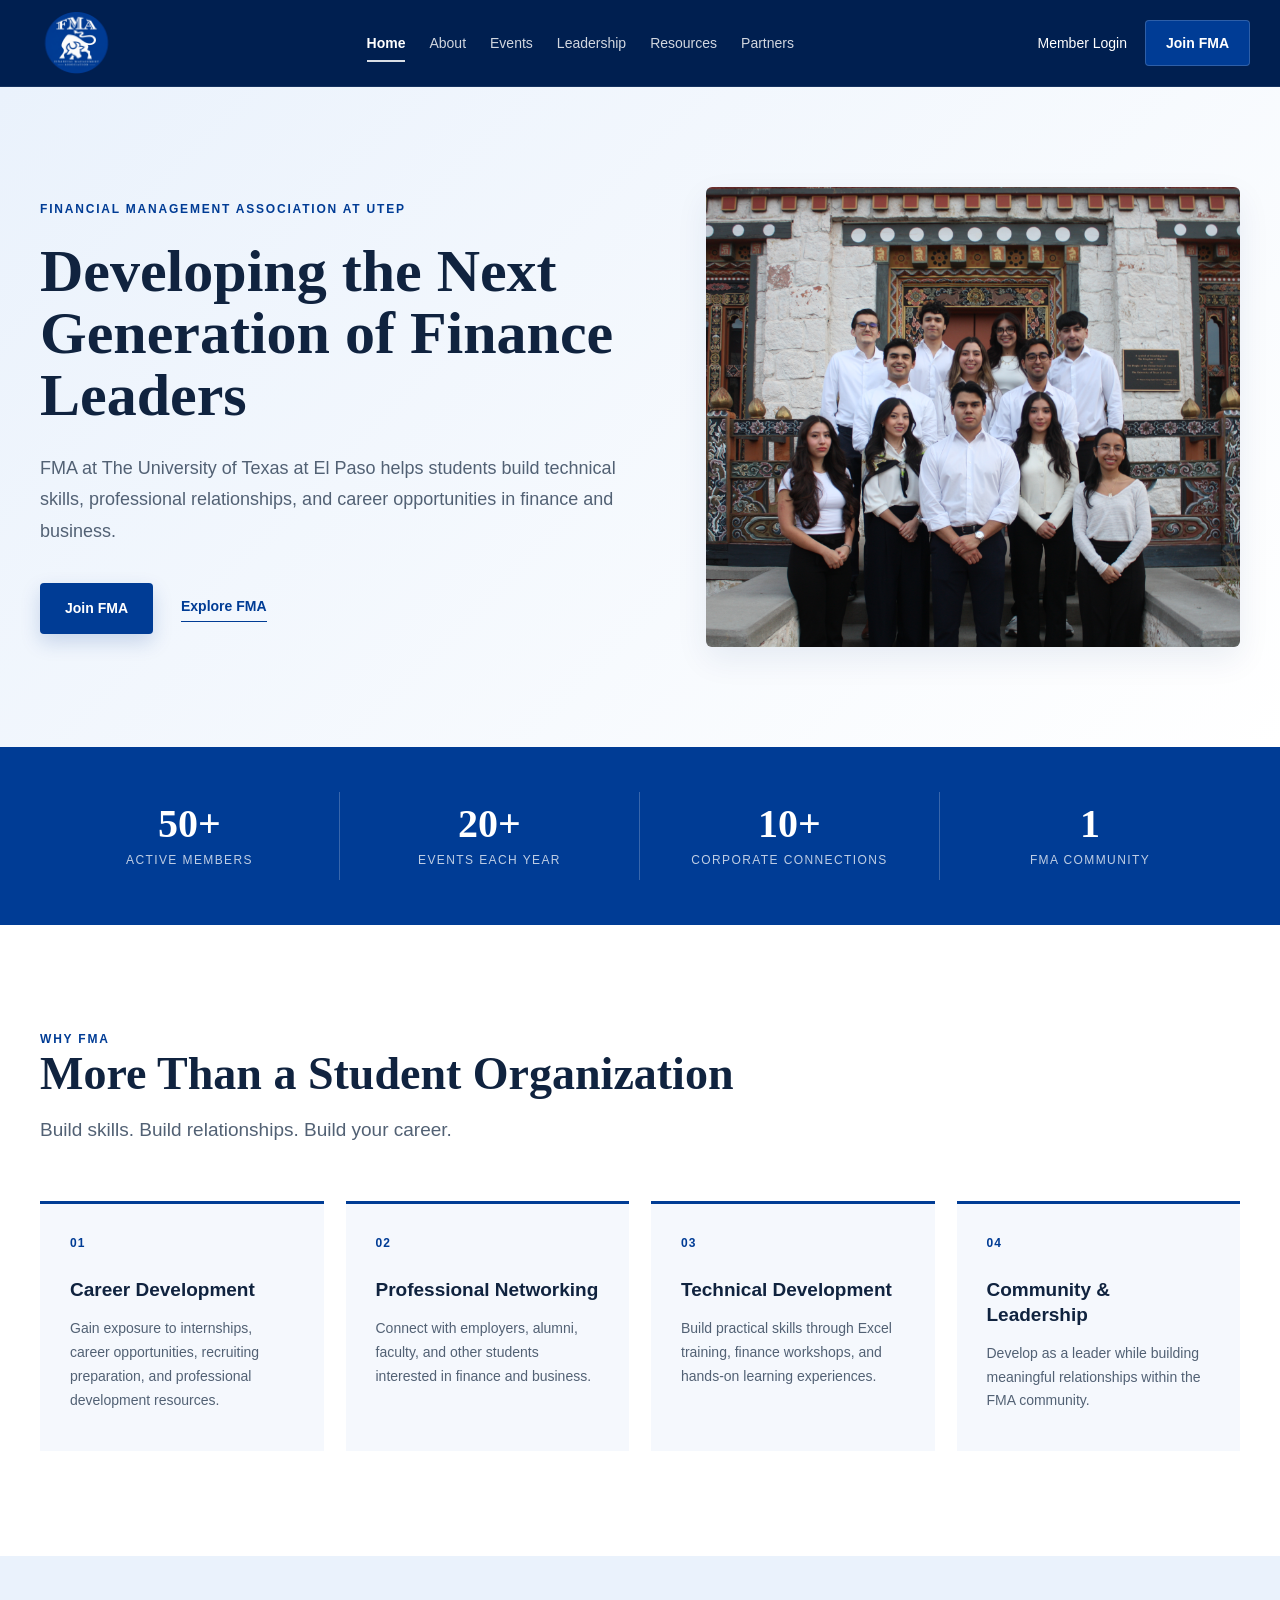
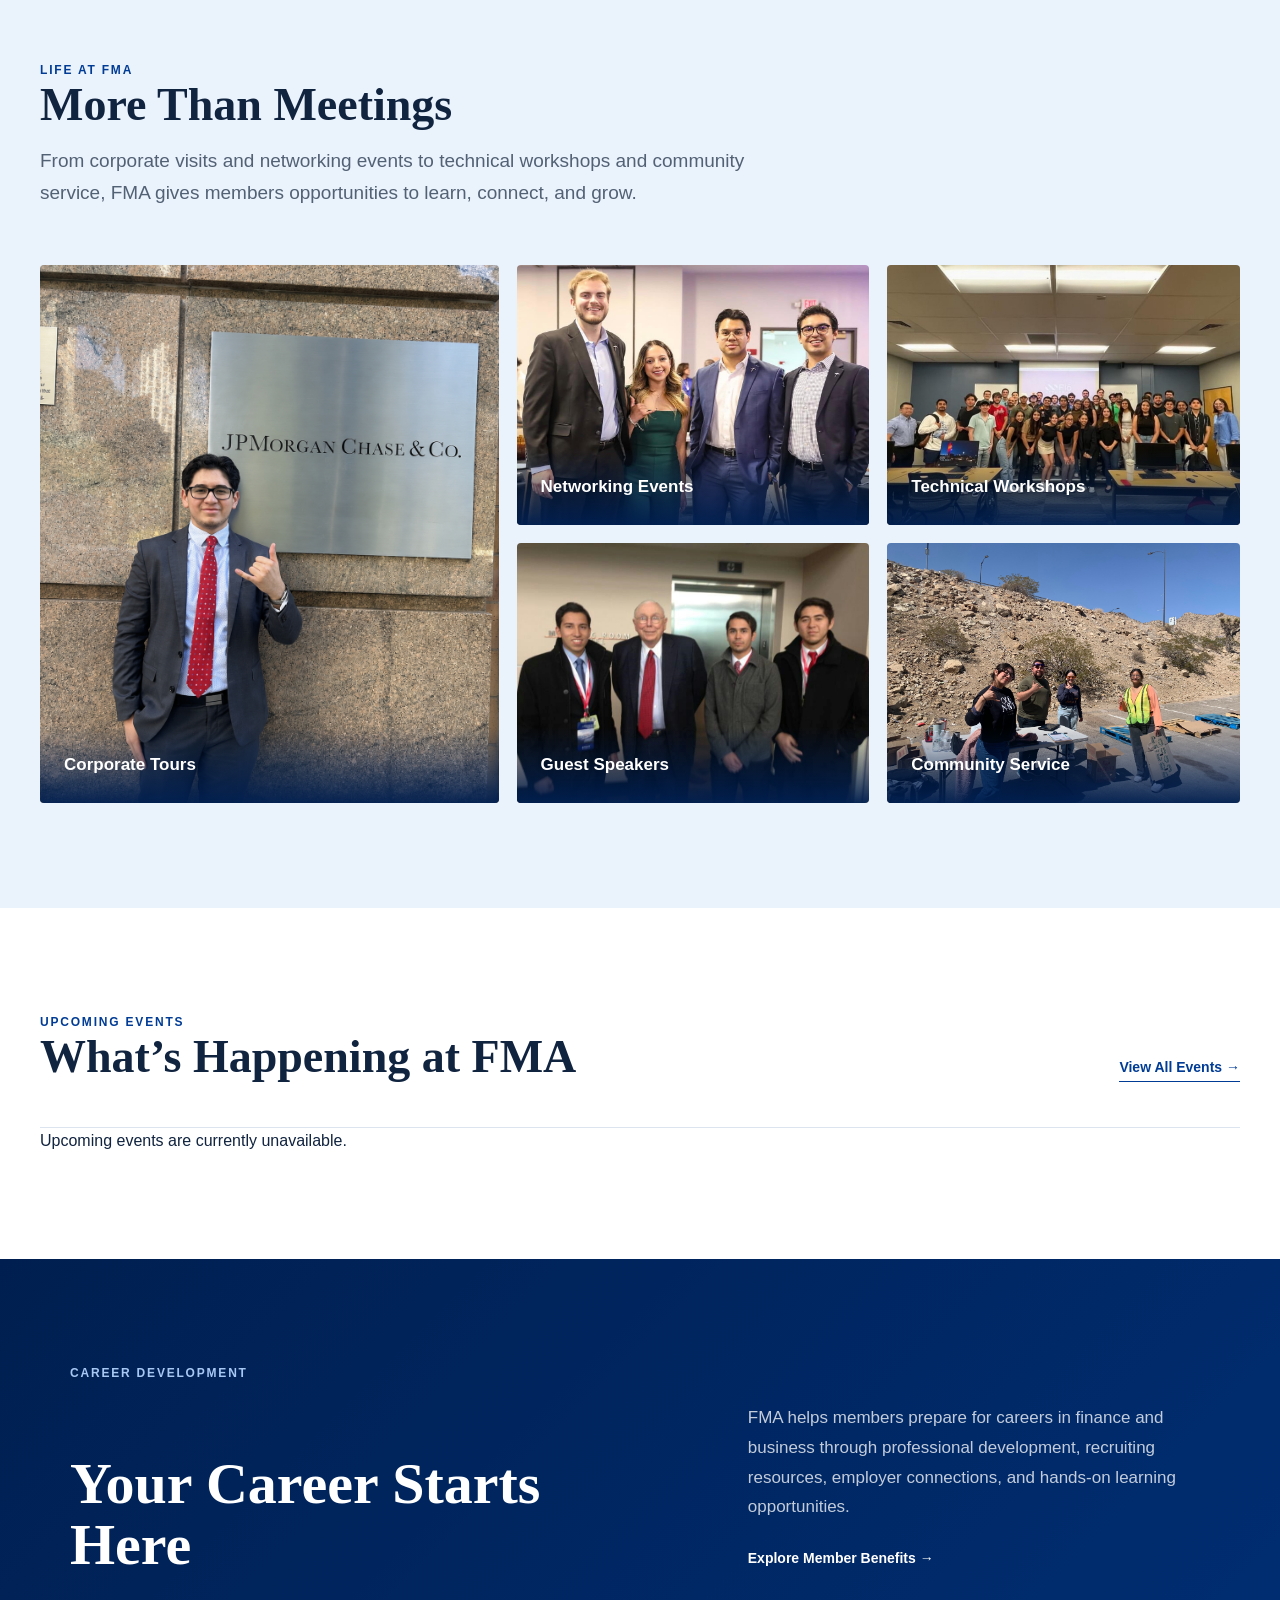
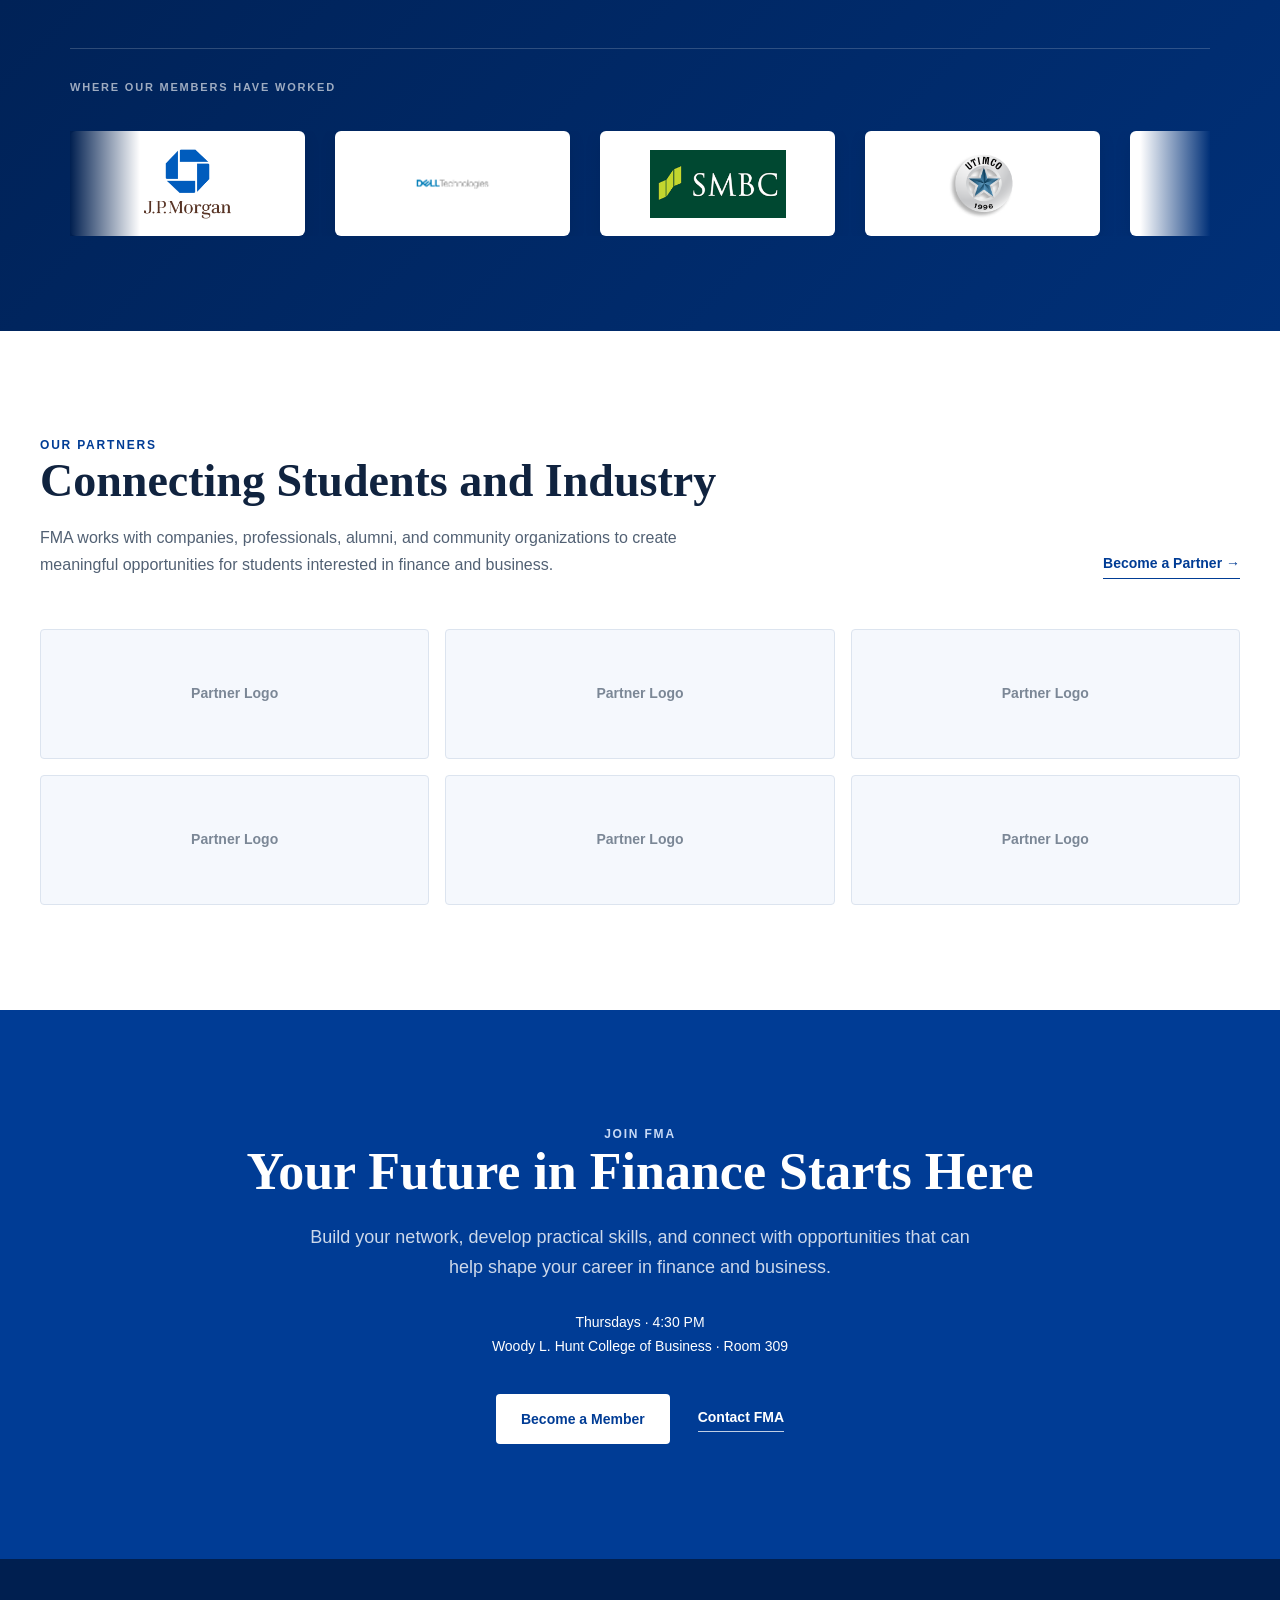
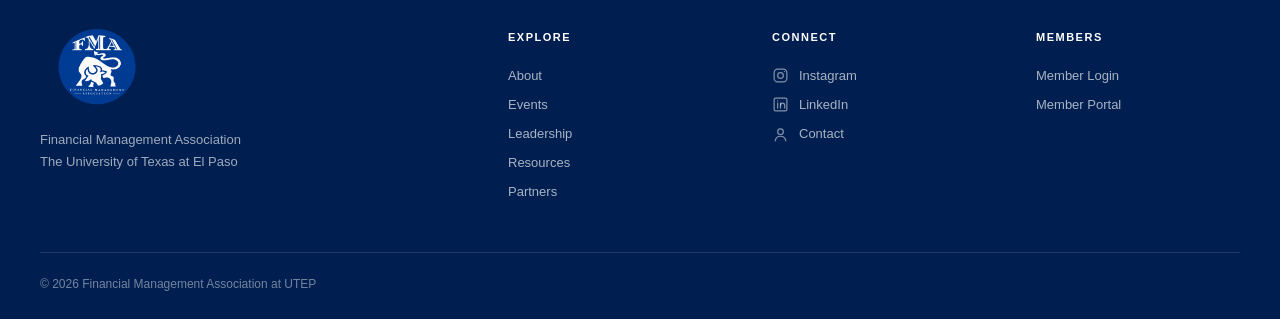
==== commit d9ffd918: "Connect Outlook calendar to website" ====
--- a/index.html
+++ b/index.html
@@ -549,210 +549,61 @@
 
 </section>
         <!-- =====================================================
-             UPCOMING EVENTS
-        ====================================================== -->
-
-        <section
-            class="events-preview"
-            id="events"
+     UPCOMING EVENTS
+====================================================== -->
+
+<section
+    class="events-preview"
+    id="events"
+>
+
+    <div class="events-preview-container">
+
+
+        <div class="events-header">
+
+
+            <div>
+
+                <p class="section-eyebrow">
+                    UPCOMING EVENTS
+                </p>
+
+
+                <h2>
+                    What’s Happening at FMA
+                </h2>
+
+            </div>
+
+
+
+            <a
+                href="events.html"
+                class="view-events-link"
+            >
+                View All Events →
+            </a>
+
+        </div>
+
+
+
+        <div
+            class="events-grid"
+            id="upcoming-events"
         >
 
-            <div class="events-preview-container">
-
-
-                <div class="events-header">
-
-
-                    <div>
-
-                        <p class="section-eyebrow">
-                            UPCOMING EVENTS
-                        </p>
-
-
-                        <h2>
-                            What’s Happening at FMA
-                        </h2>
-
-                    </div>
-
-
-
-                    <a
-                        href="events.html"
-                        class="view-events-link"
-                    >
-                        View All Events →
-                    </a>
-
-                </div>
-
-
-
-                <div class="events-grid">
-
-
-                    <!-- EVENT 1 -->
-
-                    <article class="event-card">
-
-
-                        <div class="event-date">
-
-                            <span class="event-month">
-                                SEP
-                            </span>
-
-                            <span class="event-day">
-                                03
-                            </span>
-
-                        </div>
-
-
-
-                        <div class="event-info">
-
-                            <p class="event-type">
-                                GENERAL MEETING
-                            </p>
-
-
-                            <h3>
-                                FMA Weekly Meeting
-                            </h3>
-
-
-                            <p class="event-details">
-                                4:30 PM · College of Business Room 309
-                            </p>
-
-                        </div>
-
-
-
-                        <a
-                            href="events.html"
-                            class="event-arrow"
-                            aria-label="View FMA events"
-                        >
-                            →
-                        </a>
-
-                    </article>
-
-
-
-                    <!-- EVENT 2 -->
-
-                    <article class="event-card">
-
-
-                        <div class="event-date">
-
-                            <span class="event-month">
-                                SEP
-                            </span>
-
-                            <span class="event-day">
-                                10
-                            </span>
-
-                        </div>
-
-
-
-                        <div class="event-info">
-
-                            <p class="event-type">
-                                GENERAL MEETING
-                            </p>
-
-
-                            <h3>
-                                FMA Weekly Meeting
-                            </h3>
-
-
-                            <p class="event-details">
-                                4:30 PM · College of Business Room 309
-                            </p>
-
-                        </div>
-
-
-
-                        <a
-                            href="events.html"
-                            class="event-arrow"
-                            aria-label="View FMA events"
-                        >
-                            →
-                        </a>
-
-                    </article>
-
-
-
-                    <!-- EVENT 3 -->
-
-                    <article class="event-card">
-
-
-                        <div class="event-date">
-
-                            <span class="event-month">
-                                SEP
-                            </span>
-
-                            <span class="event-day">
-                                17
-                            </span>
-
-                        </div>
-
-
-
-                        <div class="event-info">
-
-                            <p class="event-type">
-                                GENERAL MEETING
-                            </p>
-
-
-                            <h3>
-                                FMA Weekly Meeting
-                            </h3>
-
-
-                            <p class="event-details">
-                                4:30 PM · College of Business Room 309
-                            </p>
-
-                        </div>
-
-
-
-                        <a
-                            href="events.html"
-                            class="event-arrow"
-                            aria-label="View FMA events"
-                        >
-                            →
-                        </a>
-
-                    </article>
-
-
-                </div>
-
-            </div>
-
-        </section>
-
-
-
-
+            <p class="events-loading">
+                Loading upcoming events...
+            </p>
+
+        </div>
+
+
+    </div>
+
+</section>
         <!-- =====================================================
              CAREER DEVELOPMENT
         ====================================================== -->
@@ -1395,7 +1246,7 @@
 
 </footer>
 
-
+<script src="js/upcoming-events.js"></script>
 </body>
 
 </html>
--- a/css/styles-new.css
+++ b/css/styles-new.css
@@ -938,11 +938,13 @@
     width: 235px;
     height: 105px;
     margin-right: 30px;
-    padding: 25px 30px;
+    padding: 16px 20px;
+
     flex-shrink: 0;
     display: flex;
     align-items: center;
     justify-content: center;
+
     background-color: var(--white);
     border-radius: var(--radius-md);
     box-shadow: 0 5px 18px rgba(0, 0, 0, 0.08);
@@ -952,7 +954,7 @@
     width: auto;
     height: auto;
     max-width: 165px;
-    max-height: 50px;
+    max-height: 68px;
     object-fit: contain;
 }
 
@@ -962,19 +964,31 @@
    --------------------------------------------------------- */
 
 .company-logo img[alt="Dell Technologies"] {
-    max-width: 180px;
+    max-width: 205px;
+    max-height: 62px;
 }
 
 .company-logo img[alt="Texas Instruments"] {
-    max-width: 180px;
+    max-width: 205px;
+    max-height: 68px;
+}
+
+.company-logo img[alt="JPMorgan Chase"] {
+    max-width: 195px;
+    max-height: 70px;
 }
 
 .company-logo img[alt="UTIMCO"] {
-    max-height: 60px;
+    max-height: 70px;
 }
 
 .company-logo img[alt="Wells Fargo"] {
-    max-height: 57px;
+    max-height: 68px;
+}
+
+.company-logo img[alt="SMBC"] {
+    max-width: 200px;
+    max-height: 68px;
 }
 
 
